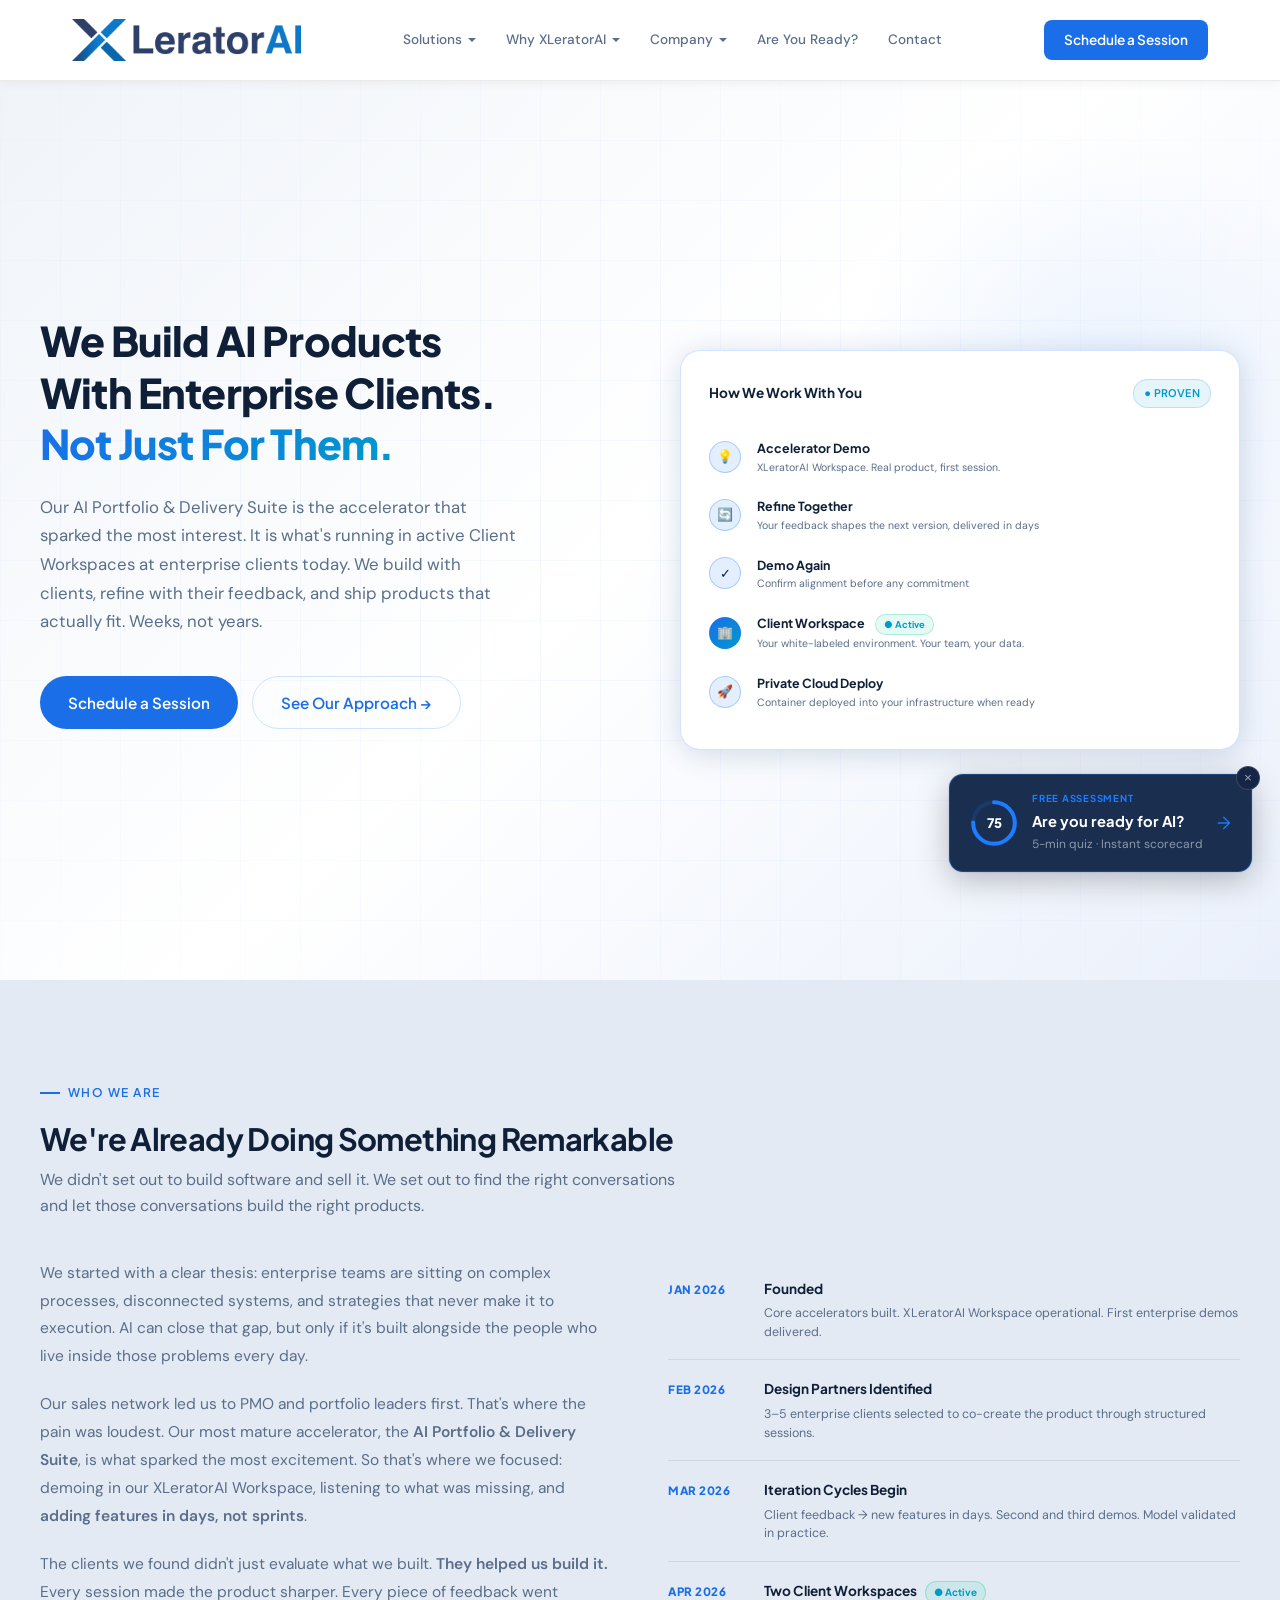
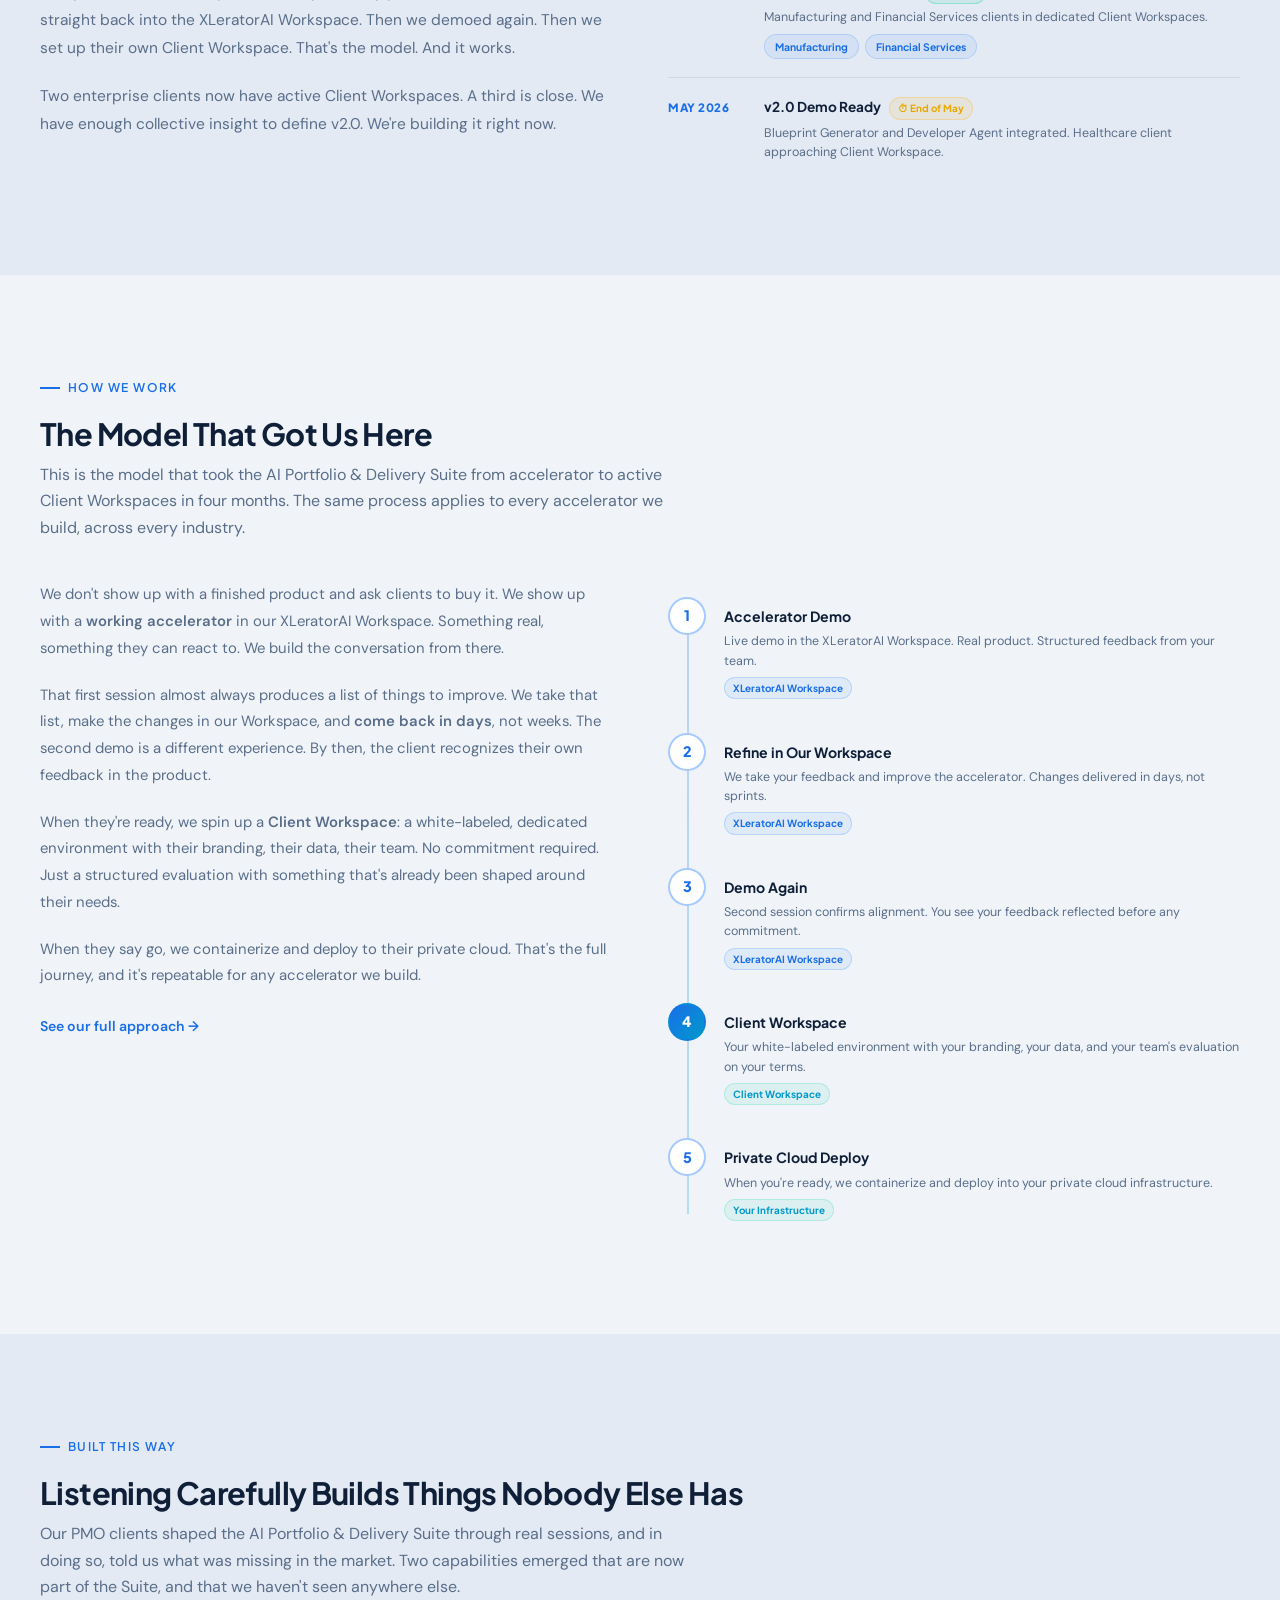
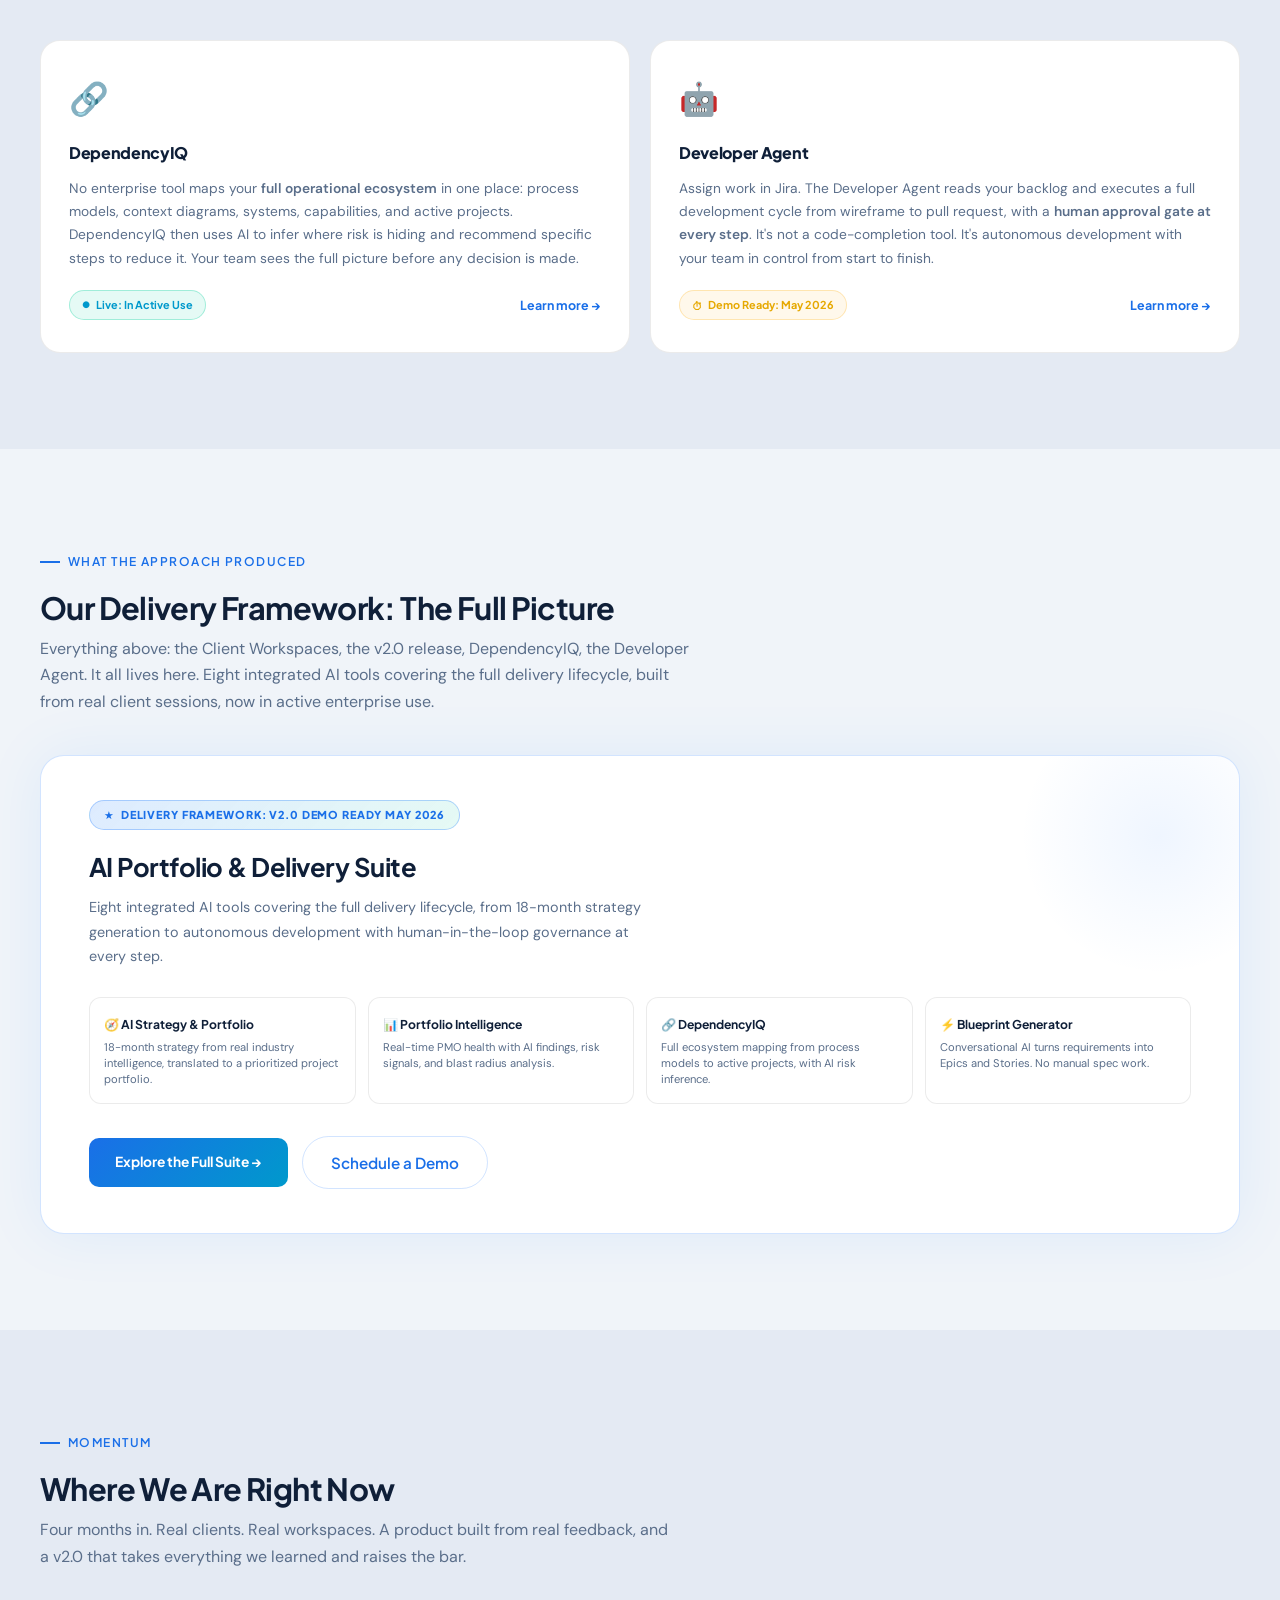
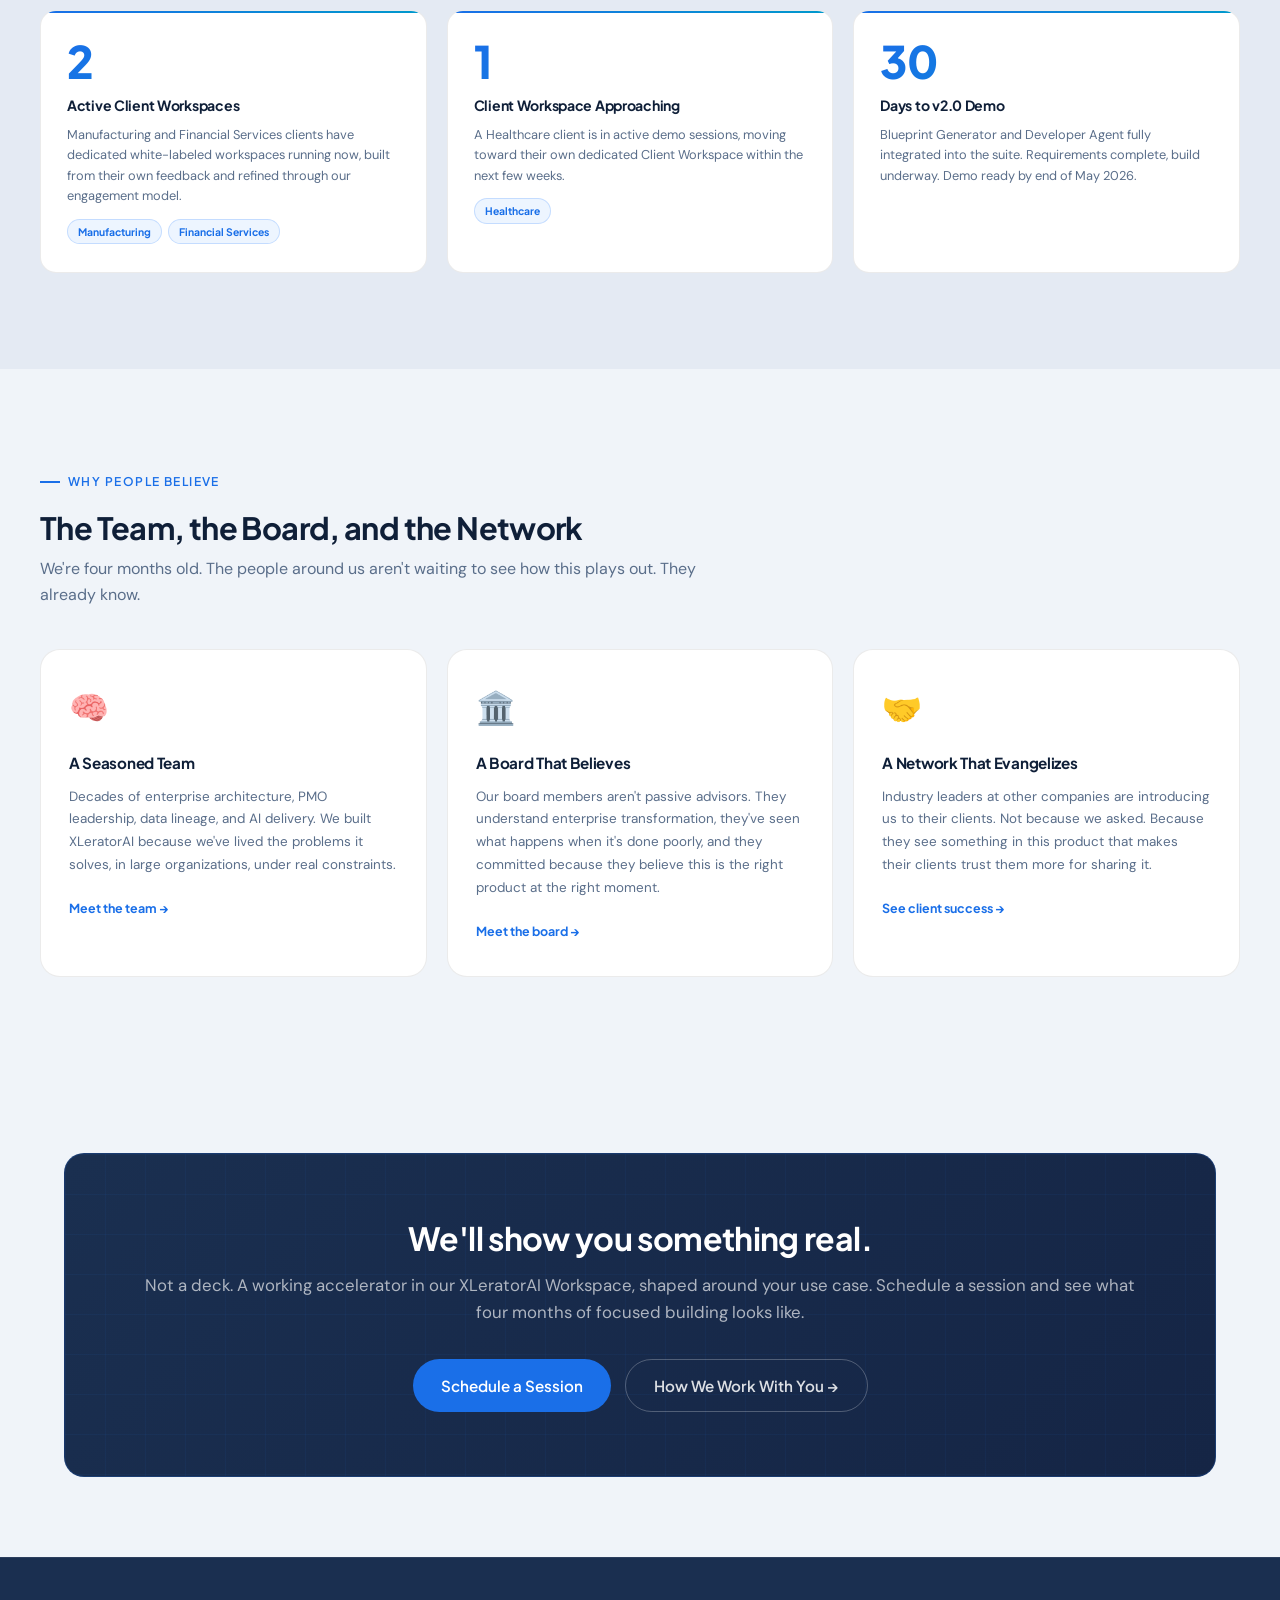
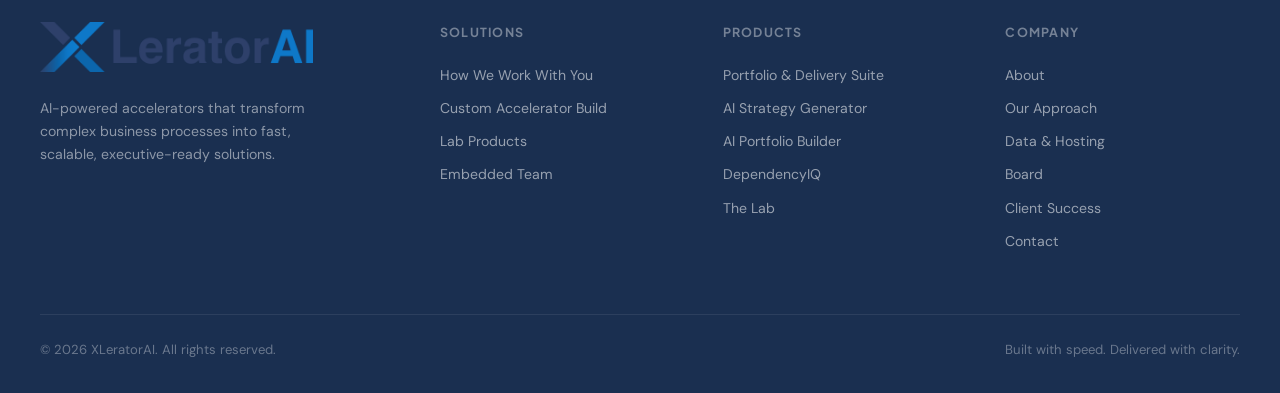
==== index.html @ 24064b9e "Promote 2.0 pages, retire portfolio-suite, add Shopify spotlight and suite PDF - Replaced flagship/p" ====
<!DOCTYPE html>
<html lang="en">
<head>
  <meta charset="UTF-8" />
  <title>XLeratorAI – We Build AI Products With Enterprise Clients, Not Just For Them.</title>
  <meta name="viewport" content="width=device-width, initial-scale=1" />
  <meta name="description" content="XLeratorAI builds AI products at enterprise speed, co-created with the clients who use them. Four months in, two Client Workspaces active, v2.0 shipping May 2026." />
  <link rel="icon" type="image/png" href="img/favicon.png" />
  <link rel="preconnect" href="https://fonts.googleapis.com" />
  <link rel="preconnect" href="https://fonts.gstatic.com" crossorigin />
  <link href="https://fonts.googleapis.com/css2?family=Plus+Jakarta+Sans:wght@400;500;600;700;800&family=DM+Sans:ital,opsz,wght@0,9..40,300;0,9..40,400;0,9..40,500;1,9..40,300&display=swap" rel="stylesheet" />
  <link rel="stylesheet" href="css/styles.css" />
  <style>

    /* ── HERO ENGAGEMENT FLOW ── */
    .hero-badge { font-size: 0.78rem; }

    .engage-flow {
      display: flex;
      flex-direction: column;
      gap: 0;
      margin-top: 12px;
    }
    .ef-row {
      display: grid;
      grid-template-columns: 36px 1fr;
      gap: 12px;
      align-items: center;
      padding: 10px 0;
      border-bottom: 1px solid rgba(255,255,255,0.06);
    }
    .ef-row:last-child { border-bottom: none; }
    .ef-icon {
      width: 32px; height: 32px;
      border-radius: 50%;
      background: rgba(31,123,255,0.12);
      border: 1.5px solid rgba(31,123,255,0.3);
      display: flex;
      align-items: center;
      justify-content: center;
      font-size: 0.8rem;
      flex-shrink: 0;
    }
    .ef-icon.accent {
      background: linear-gradient(135deg, var(--blue), var(--cyan));
      border-color: transparent;
    }
    .ef-title {
      font-family: 'Plus Jakarta Sans', sans-serif;
      font-size: 0.78rem;
      font-weight: 700;
      color: var(--white);
      margin-bottom: 2px;
    }
    .ef-sub {
      font-size: 0.66rem;
      color: var(--muted);
      line-height: 1.4;
    }
    .ef-badge {
      display: inline-flex;
      align-items: center;
      gap: 3px;
      background: rgba(0,204,153,0.1);
      border: 1px solid rgba(0,204,153,0.25);
      border-radius: 20px;
      padding: 2px 8px;
      font-family: 'Plus Jakarta Sans', sans-serif;
      font-size: 0.58rem;
      font-weight: 700;
      color: var(--cyan);
      margin-left: 8px;
    }

    /* ── STORY SECTION ── */
    .story-grid {
      display: grid;
      grid-template-columns: 1fr 1fr;
      gap: 56px;
      align-items: start;
      margin-top: 40px;
    }
    .story-text {
      font-size: 0.97rem;
      color: var(--muted);
      line-height: 1.8;
    }
    .story-text p { margin-bottom: 20px; }
    .story-text p:last-child { margin-bottom: 0; }
    .story-text strong { color: var(--white); font-weight: 600; }
    .story-milestones { display: flex; flex-direction: column; gap: 0; }
    .milestone {
      display: grid;
      grid-template-columns: 80px 1fr;
      gap: 16px;
      padding: 18px 0;
      border-bottom: 1px solid var(--border);
    }
    .milestone:last-child { border-bottom: none; }
    .milestone-date {
      font-family: 'Plus Jakarta Sans', sans-serif;
      font-size: 0.72rem;
      font-weight: 800;
      color: var(--blue);
      text-transform: uppercase;
      letter-spacing: 0.05em;
      padding-top: 2px;
    }
    .milestone-text h5 {
      font-family: 'Plus Jakarta Sans', sans-serif;
      font-size: 0.85rem;
      font-weight: 700;
      color: var(--white);
      margin-bottom: 4px;
    }
    .milestone-text p { font-size: 0.78rem; color: var(--muted); margin: 0; line-height: 1.5; }
    .m-live {
      display: inline-flex; align-items: center; gap: 4px;
      font-family: 'Plus Jakarta Sans', sans-serif; font-size: 0.62rem; font-weight: 700;
      background: rgba(0,204,153,0.1); border: 1px solid rgba(0,204,153,0.3); color: var(--cyan);
      border-radius: 20px; padding: 2px 8px; margin-left: 8px;
    }
    .m-soon {
      display: inline-flex; align-items: center; gap: 4px;
      font-family: 'Plus Jakarta Sans', sans-serif; font-size: 0.62rem; font-weight: 700;
      background: rgba(255,170,0,0.1); border: 1px solid rgba(255,170,0,0.25); color: #e6a800;
      border-radius: 20px; padding: 2px 8px; margin-left: 8px;
    }
    .industry-pills { display: flex; flex-wrap: wrap; gap: 6px; margin-top: 8px; }
    .industry-pill {
      font-family: 'Plus Jakarta Sans', sans-serif; font-size: 0.65rem; font-weight: 700;
      background: rgba(31,123,255,0.08); border: 1px solid rgba(31,123,255,0.2);
      color: var(--blue); border-radius: 20px; padding: 3px 10px;
    }

    /* ── ENGAGEMENT MODEL ── */
    .engage-model-grid {
      display: grid;
      grid-template-columns: 1fr 1fr;
      gap: 56px;
      align-items: start;
      margin-top: 40px;
    }
    .engage-model-text p {
      font-size: 0.93rem;
      color: var(--muted);
      line-height: 1.8;
      margin-bottom: 20px;
    }
    .engage-model-text p strong { color: var(--white); font-weight: 600; }
    .engage-model-text p:last-child { margin-bottom: 0; }

    .engage-steps-vertical {
      display: flex;
      flex-direction: column;
      gap: 0;
      position: relative;
    }
    .engage-steps-vertical::before {
      content: '';
      position: absolute;
      top: 24px; bottom: 24px; left: 19px;
      width: 2px;
      background: linear-gradient(to bottom, var(--blue), var(--cyan));
      opacity: 0.25;
    }
    .esv-step {
      display: grid;
      grid-template-columns: 40px 1fr;
      gap: 16px;
      align-items: flex-start;
      padding: 16px 0;
      position: relative;
    }
    .esv-num {
      width: 38px; height: 38px;
      border-radius: 50%;
      background: var(--card);
      border: 2px solid rgba(31,123,255,0.4);
      color: var(--blue);
      font-family: 'Plus Jakarta Sans', sans-serif;
      font-size: 0.9rem;
      font-weight: 800;
      display: flex;
      align-items: center;
      justify-content: center;
      flex-shrink: 0;
      position: relative;
      z-index: 1;
    }
    .esv-num.active {
      background: linear-gradient(135deg, var(--blue), var(--cyan));
      border-color: transparent;
      color: #fff;
    }
    .esv-content h5 {
      font-family: 'Plus Jakarta Sans', sans-serif;
      font-size: 0.88rem;
      font-weight: 700;
      color: var(--white);
      margin-bottom: 4px;
      padding-top: 8px;
    }
    .esv-content p {
      font-size: 0.78rem;
      color: var(--muted);
      line-height: 1.55;
      margin: 0;
    }
    .esv-content .env-note {
      display: inline-block;
      font-family: 'Plus Jakarta Sans', sans-serif;
      font-size: 0.62rem;
      font-weight: 700;
      color: var(--blue);
      background: rgba(31,123,255,0.08);
      border: 1px solid rgba(31,123,255,0.2);
      border-radius: 20px;
      padding: 2px 8px;
      margin-top: 6px;
    }
    .esv-content .env-note.green {
      color: var(--cyan);
      background: rgba(0,204,153,0.08);
      border-color: rgba(0,204,153,0.2);
    }

    /* ── DIFFERENTIATORS (condensed) ── */
    .diff-grid {
      display: grid;
      grid-template-columns: 1fr 1fr;
      gap: 20px;
      margin-top: 40px;
    }
    .diff-card {
      background: var(--card);
      border: 1px solid var(--border);
      border-radius: 20px;
      padding: 32px 28px;
      display: flex;
      flex-direction: column;
      gap: 0;
      transition: border-color 0.2s, box-shadow 0.2s;
    }
    .diff-card:hover {
      border-color: rgba(31,123,255,0.3);
      box-shadow: 0 0 32px rgba(31,123,255,0.08);
    }
    .diff-card-icon { font-size: 2rem; margin-bottom: 14px; display: block; }
    .diff-card h4 {
      font-family: 'Plus Jakarta Sans', sans-serif;
      font-size: 1rem;
      font-weight: 800;
      color: var(--white);
      margin-bottom: 10px;
    }
    .diff-card p {
      font-size: 0.86rem;
      color: var(--muted);
      line-height: 1.7;
      margin-bottom: 20px;
      flex: 1;
    }
    .diff-card p strong { color: var(--white); font-weight: 600; }
    .diff-card-footer {
      display: flex;
      align-items: center;
      justify-content: space-between;
      flex-wrap: wrap;
      gap: 10px;
      margin-top: auto;
    }
    .status-pill {
      display: inline-flex; align-items: center; gap: 6px;
      padding: 5px 12px; border-radius: 20px;
      font-family: 'Plus Jakarta Sans', sans-serif; font-size: 0.68rem; font-weight: 700;
    }
    .status-pill.live {
      background: rgba(0,204,153,0.1); border: 1px solid rgba(0,204,153,0.3); color: var(--cyan);
    }
    .status-pill.live::before { content: '●'; font-size: 0.55rem; }
    .status-pill.coming {
      background: rgba(255,170,0,0.08); border: 1px solid rgba(255,170,0,0.25); color: #e6a800;
    }
    .status-pill.coming::before { content: '⏱'; font-size: 0.65rem; }
    .diff-link {
      font-family: 'Plus Jakarta Sans', sans-serif;
      font-size: 0.78rem; font-weight: 700;
      color: var(--blue); text-decoration: none;
    }
    .diff-link:hover { text-decoration: underline; }

    /* ── FLAGSHIP TEASER ── */
    .flagship-teaser {
      background: var(--card);
      border: 1px solid var(--border-blue);
      border-radius: 24px;
      padding: 44px 48px;
      box-shadow: 0 0 60px rgba(31,123,255,0.08);
      position: relative;
      overflow: hidden;
      margin-top: 40px;
    }
    .flagship-teaser::before {
      content: '';
      position: absolute; top: -60px; right: -60px;
      width: 280px; height: 280px;
      background: radial-gradient(circle, rgba(31,123,255,0.07) 0%, transparent 70%);
      pointer-events: none;
    }
    .flagship-badge {
      display: inline-flex; align-items: center; gap: 6px;
      background: linear-gradient(135deg, rgba(31,123,255,0.15), rgba(0,204,153,0.1));
      border: 1px solid rgba(31,123,255,0.3); border-radius: 20px;
      padding: 5px 14px; margin-bottom: 18px;
      font-family: 'Plus Jakarta Sans', sans-serif; font-size: 0.68rem;
      font-weight: 800; letter-spacing: 0.08em; text-transform: uppercase; color: var(--blue);
    }
    .flagship-badge::before { content: '★'; font-size: 0.65rem; }
    .flagship-teaser h3 { font-size: 1.6rem; color: var(--white); margin-bottom: 10px; }
    .flagship-teaser .sub {
      font-size: 0.9rem; color: var(--muted); max-width: 580px;
      margin-bottom: 28px; line-height: 1.7;
    }
    .suite-highlights {
      display: grid; grid-template-columns: repeat(4, 1fr); gap: 12px; margin-bottom: 32px;
    }
    .sh-card {
      background: rgba(255,255,255,0.03); border: 1px solid var(--border);
      border-radius: 12px; padding: 16px 14px;
    }
    .sh-card h5 {
      font-family: 'Plus Jakarta Sans', sans-serif; font-size: 0.76rem;
      font-weight: 700; color: var(--white); margin-bottom: 5px;
    }
    .sh-card p { font-size: 0.7rem; color: var(--muted); line-height: 1.45; margin: 0; }
    .flagship-cta { display: flex; align-items: center; gap: 14px; flex-wrap: wrap; }
    .btn-flagship {
      display: inline-flex; align-items: center; gap: 8px;
      background: linear-gradient(135deg, var(--blue), var(--cyan));
      color: #fff; padding: 13px 26px; border-radius: 10px;
      font-family: 'Plus Jakarta Sans', sans-serif; font-size: 0.86rem; font-weight: 700;
      text-decoration: none; transition: opacity 0.2s, transform 0.2s;
    }
    .btn-flagship:hover { opacity: 0.88; transform: translateY(-1px); }

    /* ── MOMENTUM ── */
    .momentum-grid {
      display: grid; grid-template-columns: repeat(3, 1fr); gap: 20px; margin-top: 40px;
    }
    .momentum-card {
      background: var(--card); border: 1px solid var(--border); border-radius: 16px;
      padding: 28px 26px; position: relative; overflow: hidden;
    }
    .momentum-card::before {
      content: ''; position: absolute; top: 0; left: 0; right: 0; height: 2px;
      background: linear-gradient(90deg, var(--blue), var(--cyan));
    }
    .momentum-num {
      font-family: 'Plus Jakarta Sans', sans-serif; font-size: 2.8rem; font-weight: 800;
      background: linear-gradient(135deg, var(--blue), var(--cyan));
      -webkit-background-clip: text; -webkit-text-fill-color: transparent;
      background-clip: text; line-height: 1; margin-bottom: 10px;
    }
    .momentum-card h4 {
      font-family: 'Plus Jakarta Sans', sans-serif; font-size: 0.88rem;
      font-weight: 700; color: var(--white); margin-bottom: 8px;
    }
    .momentum-card p { font-size: 0.8rem; color: var(--muted); line-height: 1.6; margin: 0; }

    /* ── BELIEVERS ── */
    .believers-grid {
      display: grid; grid-template-columns: repeat(3, 1fr); gap: 20px; margin-top: 40px;
    }
    .believer-card {
      background: var(--card); border: 1px solid var(--border); border-radius: 20px;
      padding: 32px 28px; transition: border-color 0.2s, box-shadow 0.2s;
    }
    .believer-card:hover {
      border-color: rgba(31,123,255,0.3); box-shadow: 0 0 32px rgba(31,123,255,0.07);
    }
    .believer-icon { font-size: 2rem; margin-bottom: 16px; display: block; }
    .believer-card h4 {
      font-family: 'Plus Jakarta Sans', sans-serif; font-size: 0.95rem;
      font-weight: 700; color: var(--white); margin-bottom: 10px;
    }
    .believer-card p { font-size: 0.84rem; color: var(--muted); line-height: 1.7; margin: 0 0 18px; }
    .believer-link {
      font-family: 'Plus Jakarta Sans', sans-serif; font-size: 0.78rem;
      font-weight: 700; color: var(--blue); text-decoration: none;
    }
    .believer-link:hover { text-decoration: underline; }

    /* ── RESPONSIVE ── */
    @media (max-width: 900px) {
      .story-grid { grid-template-columns: 1fr; gap: 40px; }
      .engage-model-grid { grid-template-columns: 1fr; gap: 32px; }
      .diff-grid { grid-template-columns: 1fr; }
      .suite-highlights { grid-template-columns: repeat(2, 1fr); }
      .flagship-teaser { padding: 28px; }
      .momentum-grid { grid-template-columns: 1fr; }
      .believers-grid { grid-template-columns: 1fr; }
    }
    @media (max-width: 600px) {
      .suite-highlights { grid-template-columns: 1fr; }
    }
  </style>
</head>
<body>

  <header class="site-header">
    <div class="nav-container">
      <a href="index.html" class="logo"><img src="img/logo-medium.png" alt="XLeratorAI" /></a>
      <nav class="main-nav">
        <div class="nav-dropdown">
          <span class="nav-dropdown-trigger">Solutions <span class="nav-arrow"></span></span>
          <div class="nav-dropdown-menu">
            <a href="solutions.html">Solutions<span class="dropdown-desc">How we work with you</span></a>
            <a href="lab.html">Lab &amp; Products<span class="dropdown-desc">PMO, Strategy &amp; Portfolio Accelerators</span></a>
            <a href="data-hosting.html">Data &amp; Hosting<span class="dropdown-desc">Security, compliance &amp; infrastructure</span></a>
          </div>
        </div>
        <div class="nav-dropdown">
          <span class="nav-dropdown-trigger">Why XLeratorAI <span class="nav-arrow"></span></span>
          <div class="nav-dropdown-menu">
            <a href="approach.html">Our Approach<span class="dropdown-desc">How we accelerate outcomes</span></a>
            <a href="success.html">Client Success<span class="dropdown-desc">Case studies &amp; results</span></a>
          </div>
        </div>
        <div class="nav-dropdown">
          <span class="nav-dropdown-trigger">Company <span class="nav-arrow"></span></span>
          <div class="nav-dropdown-menu">
            <a href="about.html">About<span class="dropdown-desc">Our team &amp; mission</span></a>
            <a href="board.html">Board<span class="dropdown-desc">Board of directors</span></a>
          </div>
        </div>
        <a href="survey.html">Are You Ready?</a>
        <a href="contact.html">Contact</a>
      </nav>
      <a href="contact.html" class="btn-cta">Schedule a Session</a>
      <button class="nav-hamburger" aria-label="Menu">
        <span></span><span></span><span></span>
      </button>
    </div>
  </header>
  <div class="mobile-nav-overlay" id="mobileNav">
    <div class="mobile-nav-group">
      <span class="mobile-nav-group-label">Solutions</span>
      <a href="solutions.html">Solutions</a>
      <a href="lab.html">Lab &amp; Products</a>
      <a href="data-hosting.html">Data &amp; Hosting</a>
    </div>
    <div class="mobile-nav-group">
      <span class="mobile-nav-group-label">Why XLeratorAI</span>
      <a href="approach.html">Our Approach</a>
      <a href="success.html">Client Success</a>
    </div>
    <div class="mobile-nav-group">
      <span class="mobile-nav-group-label">Company</span>
      <a href="about.html">About</a>
      <a href="board.html">Board</a>
    </div>
    <a href="survey.html">Are You Ready?</a>
    <a href="contact.html" class="mobile-nav-cta">Schedule a Session</a>
  </div>

  <main>

    <!-- ══ HERO ══ -->
    <section class="hero">
      <div class="hero-inner">
        <div class="hero-content">
          <h1>
            We Build AI Products<br />
            With Enterprise Clients.<br />
            <span class="accent">Not Just For Them.</span>
          </h1>
          <p class="hero-sub">
            Our AI Portfolio &amp; Delivery Suite is the accelerator that sparked the most interest.
            It is what's running in active Client Workspaces at enterprise clients today.
            We build with clients, refine with their feedback, and ship products that actually fit.
            Weeks, not years.
          </p>
          <div class="hero-actions">
            <a href="contact.html" class="btn-primary">Schedule a Session</a>
            <a href="approach.html" class="btn-ghost">See Our Approach →</a>
          </div>
        </div>

        <div class="hero-visual">
          <div class="hero-card">
            <div class="hero-card-header">
              <span class="hero-card-title">How We Work With You</span>
              <span class="status-badge">● PROVEN</span>
            </div>
            <div class="engage-flow">
              <div class="ef-row">
                <div class="ef-icon">💡</div>
                <div>
                  <div class="ef-title">Accelerator Demo</div>
                  <div class="ef-sub">XLeratorAI Workspace. Real product, first session.</div>
                </div>
              </div>
              <div class="ef-row">
                <div class="ef-icon">🔄</div>
                <div>
                  <div class="ef-title">Refine Together</div>
                  <div class="ef-sub">Your feedback shapes the next version, delivered in days</div>
                </div>
              </div>
              <div class="ef-row">
                <div class="ef-icon">✓</div>
                <div>
                  <div class="ef-title">Demo Again</div>
                  <div class="ef-sub">Confirm alignment before any commitment</div>
                </div>
              </div>
              <div class="ef-row">
                <div class="ef-icon accent">🏢</div>
                <div>
                  <div class="ef-title">Client Workspace <span class="ef-badge">● Active</span></div>
                  <div class="ef-sub">Your white-labeled environment. Your team, your data.</div>
                </div>
              </div>
              <div class="ef-row">
                <div class="ef-icon">🚀</div>
                <div>
                  <div class="ef-title">Private Cloud Deploy</div>
                  <div class="ef-sub">Container deployed into your infrastructure when ready</div>
                </div>
              </div>
            </div>
          </div>
        </div>
      </div>
    </section>

    <!-- ══ THE STORY ══ -->
    <section class="section section-alt">
      <div class="section-inner">
        <div class="section-label">Who We Are</div>
        <h2 style="color:var(--white);margin-bottom:8px;">We're Already Doing Something Remarkable</h2>
        <p style="max-width:660px;">We didn't set out to build software and sell it. We set out to find the right conversations and let those conversations build the right products.</p>

        <div class="story-grid">
          <div class="story-text">
            <p>
              We started with a clear thesis: enterprise teams are sitting on complex processes, disconnected systems,
              and strategies that never make it to execution. AI can close that gap, but only if it's built
              alongside the people who live inside those problems every day.
            </p>
            <p>
              Our sales network led us to PMO and portfolio leaders first. That's where the pain was loudest.
              Our most mature accelerator, the <strong>AI Portfolio &amp; Delivery Suite</strong>, is what
              sparked the most excitement. So that's where we focused: demoing in our XLeratorAI Workspace,
              listening to what was missing, and <strong>adding features in days, not sprints</strong>.
            </p>
            <p>
              The clients we found didn't just evaluate what we built. <strong>They helped us build it.</strong>
              Every session made the product sharper. Every piece of feedback went straight back into the
              XLeratorAI Workspace. Then we demoed again. Then we set up their own Client Workspace.
              That's the model. And it works.
            </p>
            <p>
              Two enterprise clients now have active Client Workspaces. A third is close.
              We have enough collective insight to define v2.0. We're building it right now.
            </p>
          </div>

          <div class="story-milestones">
            <div class="milestone">
              <div class="milestone-date">Jan 2026</div>
              <div class="milestone-text">
                <h5>Founded</h5>
                <p>Core accelerators built. XLeratorAI Workspace operational. First enterprise demos delivered.</p>
              </div>
            </div>
            <div class="milestone">
              <div class="milestone-date">Feb 2026</div>
              <div class="milestone-text">
                <h5>Design Partners Identified</h5>
                <p>3–5 enterprise clients selected to co-create the product through structured sessions.</p>
              </div>
            </div>
            <div class="milestone">
              <div class="milestone-date">Mar 2026</div>
              <div class="milestone-text">
                <h5>Iteration Cycles Begin</h5>
                <p>Client feedback → new features in days. Second and third demos. Model validated in practice.</p>
              </div>
            </div>
            <div class="milestone">
              <div class="milestone-date">Apr 2026</div>
              <div class="milestone-text">
                <h5>Two Client Workspaces<span class="m-live">● Active</span></h5>
                <p>Manufacturing and Financial Services clients in dedicated Client Workspaces.</p>
                <div class="industry-pills">
                  <span class="industry-pill">Manufacturing</span>
                  <span class="industry-pill">Financial Services</span>
                </div>
              </div>
            </div>
            <div class="milestone">
              <div class="milestone-date">May 2026</div>
              <div class="milestone-text">
                <h5>v2.0 Demo Ready<span class="m-soon">⏱ End of May</span></h5>
                <p>Blueprint Generator and Developer Agent integrated. Healthcare client approaching Client Workspace.</p>
              </div>
            </div>
          </div>
        </div>
      </div>
    </section>

    <!-- ══ ENGAGEMENT MODEL ══ -->
    <section class="section">
      <div class="section-inner">
        <div class="section-label">How We Work</div>
        <h2 style="color:var(--white);margin-bottom:8px;">The Model That Got Us Here</h2>
        <p style="max-width:660px;">This is the model that took the AI Portfolio &amp; Delivery Suite from accelerator to active Client Workspaces in four months. The same process applies to every accelerator we build, across every industry.</p>

        <div class="engage-model-grid">
          <div class="engage-model-text">
            <p>
              We don't show up with a finished product and ask clients to buy it.
              We show up with a <strong>working accelerator</strong> in our XLeratorAI Workspace.
              Something real, something they can react to. We build the conversation from there.
            </p>
            <p>
              That first session almost always produces a list of things to improve. We take that list,
              make the changes in our Workspace, and <strong>come back in days</strong>, not weeks.
              The second demo is a different experience. By then, the client recognizes their own feedback
              in the product.
            </p>
            <p>
              When they're ready, we spin up a <strong>Client Workspace</strong>: a white-labeled,
              dedicated environment with their branding, their data, their team. No commitment required.
              Just a structured evaluation with something that's already been shaped around their needs.
            </p>
            <p>
              When they say go, we containerize and deploy to their private cloud.
              That's the full journey, and it's repeatable for any accelerator we build.
            </p>
            <p style="margin-top:24px;">
              <a href="approach.html" style="color:var(--blue);text-decoration:none;font-size:0.88rem;font-weight:600;">
                See our full approach →
              </a>
            </p>
          </div>

          <div class="engage-steps-vertical">
            <div class="esv-step">
              <div class="esv-num">1</div>
              <div class="esv-content">
                <h5>Accelerator Demo</h5>
                <p>Live demo in the XLeratorAI Workspace. Real product. Structured feedback from your team.</p>
                <span class="env-note">XLeratorAI Workspace</span>
              </div>
            </div>
            <div class="esv-step">
              <div class="esv-num">2</div>
              <div class="esv-content">
                <h5>Refine in Our Workspace</h5>
                <p>We take your feedback and improve the accelerator. Changes delivered in days, not sprints.</p>
                <span class="env-note">XLeratorAI Workspace</span>
              </div>
            </div>
            <div class="esv-step">
              <div class="esv-num">3</div>
              <div class="esv-content">
                <h5>Demo Again</h5>
                <p>Second session confirms alignment. You see your feedback reflected before any commitment.</p>
                <span class="env-note">XLeratorAI Workspace</span>
              </div>
            </div>
            <div class="esv-step">
              <div class="esv-num active">4</div>
              <div class="esv-content">
                <h5>Client Workspace</h5>
                <p>Your white-labeled environment with your branding, your data, and your team's evaluation on your terms.</p>
                <span class="env-note green">Client Workspace</span>
              </div>
            </div>
            <div class="esv-step">
              <div class="esv-num">5</div>
              <div class="esv-content">
                <h5>Private Cloud Deploy</h5>
                <p>When you're ready, we containerize and deploy into your private cloud infrastructure.</p>
                <span class="env-note green">Your Infrastructure</span>
              </div>
            </div>
          </div>
        </div>
      </div>
    </section>

    <!-- ══ WHAT THE APPROACH CREATED ══ -->
    <section class="section section-alt">
      <div class="section-inner">
        <div class="section-label">Built This Way</div>
        <h2 style="color:var(--white);margin-bottom:8px;">Listening Carefully Builds Things Nobody Else Has</h2>
        <p style="max-width:660px;">
          Our PMO clients shaped the AI Portfolio &amp; Delivery Suite through real sessions,
          and in doing so, told us what was missing in the market. Two capabilities emerged
          that are now part of the Suite, and that we haven't seen anywhere else.
        </p>

        <div class="diff-grid">
          <div class="diff-card">
            <span class="diff-card-icon">🔗</span>
            <h4>DependencyIQ</h4>
            <p>
              No enterprise tool maps your <strong>full operational ecosystem</strong> in one place:
              process models, context diagrams, systems, capabilities, and active projects. DependencyIQ then uses
              AI to infer where risk is hiding and recommend specific steps to reduce it.
              Your team sees the full picture before any decision is made.
            </p>
            <div class="diff-card-footer">
              <span class="status-pill live">Live: In Active Use</span>
              <a href="lab.html" class="diff-link">Learn more →</a>
            </div>
          </div>
          <div class="diff-card">
            <span class="diff-card-icon">🤖</span>
            <h4>Developer Agent</h4>
            <p>
              Assign work in Jira. The Developer Agent reads your backlog and executes a full development
              cycle from wireframe to pull request, with a <strong>human approval gate at every step</strong>.
              It's not a code-completion tool. It's autonomous development with your team in control
              from start to finish.
            </p>
            <div class="diff-card-footer">
              <span class="status-pill coming">Demo Ready: May 2026</span>
              <a href="lab.html" class="diff-link">Learn more →</a>
            </div>
          </div>
        </div>
      </div>
    </section>

    <!-- ══ FLAGSHIP TEASER ══ -->
    <section class="section">
      <div class="section-inner">
        <div class="section-label">What the Approach Produced</div>
        <h2 style="color:var(--white);margin-bottom:8px;">Our Delivery Framework: The Full Picture</h2>
        <p style="max-width:660px;">
          Everything above: the Client Workspaces, the v2.0 release, DependencyIQ, the Developer Agent.
          It all lives here. Eight integrated AI tools covering the full delivery lifecycle, built from
          real client sessions, now in active enterprise use.
        </p>

        <div class="flagship-teaser">
          <div class="flagship-badge">Delivery Framework: v2.0 Demo Ready May 2026</div>
          <h3>AI Portfolio &amp; Delivery Suite</h3>
          <p class="sub">
            Eight integrated AI tools covering the full delivery lifecycle, from 18-month strategy
            generation to autonomous development with human-in-the-loop governance at every step.
          </p>
          <div class="suite-highlights">
            <div class="sh-card">
              <h5>🧭 AI Strategy &amp; Portfolio</h5>
              <p>18-month strategy from real industry intelligence, translated to a prioritized project portfolio.</p>
            </div>
            <div class="sh-card">
              <h5>📊 Portfolio Intelligence</h5>
              <p>Real-time PMO health with AI findings, risk signals, and blast radius analysis.</p>
            </div>
            <div class="sh-card">
              <h5>🔗 DependencyIQ</h5>
              <p>Full ecosystem mapping from process models to active projects, with AI risk inference.</p>
            </div>
            <div class="sh-card">
              <h5>⚡ Blueprint Generator</h5>
              <p>Conversational AI turns requirements into Epics and Stories. No manual spec work.</p>
            </div>
          </div>
          <div class="flagship-cta">
            <a href="lab.html" class="btn-flagship">Explore the Full Suite →</a>
            <a href="contact.html" class="btn-ghost">Schedule a Demo</a>
          </div>
        </div>
      </div>
    </section>

    <!-- ══ MOMENTUM ══ -->
    <section class="section section-alt">
      <div class="section-inner">
        <div class="section-label">Momentum</div>
        <h2 style="color:var(--white);margin-bottom:8px;">Where We Are Right Now</h2>
        <p style="max-width:640px;">Four months in. Real clients. Real workspaces. A product built from real feedback, and a v2.0 that takes everything we learned and raises the bar.</p>
        <div class="momentum-grid">
          <div class="momentum-card">
            <div class="momentum-num">2</div>
            <h4>Active Client Workspaces</h4>
            <p>Manufacturing and Financial Services clients have dedicated white-labeled workspaces running now, built from their own feedback and refined through our engagement model.</p>
            <div class="industry-pills" style="margin-top:12px;">
              <span class="industry-pill">Manufacturing</span>
              <span class="industry-pill">Financial Services</span>
            </div>
          </div>
          <div class="momentum-card">
            <div class="momentum-num">1</div>
            <h4>Client Workspace Approaching</h4>
            <p>A Healthcare client is in active demo sessions, moving toward their own dedicated Client Workspace within the next few weeks.</p>
            <div class="industry-pills" style="margin-top:12px;">
              <span class="industry-pill">Healthcare</span>
            </div>
          </div>
          <div class="momentum-card">
            <div class="momentum-num">30</div>
            <h4>Days to v2.0 Demo</h4>
            <p>Blueprint Generator and Developer Agent fully integrated into the suite. Requirements complete, build underway. Demo ready by end of May 2026.</p>
          </div>
        </div>
      </div>
    </section>

    <!-- ══ BELIEVERS ══ -->
    <section class="section">
      <div class="section-inner">
        <div class="section-label">Why People Believe</div>
        <h2 style="color:var(--white);margin-bottom:8px;">The Team, the Board, and the Network</h2>
        <p style="max-width:660px;">We're four months old. The people around us aren't waiting to see how this plays out. They already know.</p>
        <div class="believers-grid">
          <div class="believer-card">
            <span class="believer-icon">🧠</span>
            <h4>A Seasoned Team</h4>
            <p>Decades of enterprise architecture, PMO leadership, data lineage, and AI delivery. We built XLeratorAI because we've lived the problems it solves, in large organizations, under real constraints.</p>
            <a href="about.html" class="believer-link">Meet the team →</a>
          </div>
          <div class="believer-card">
            <span class="believer-icon">🏛️</span>
            <h4>A Board That Believes</h4>
            <p>Our board members aren't passive advisors. They understand enterprise transformation, they've seen what happens when it's done poorly, and they committed because they believe this is the right product at the right moment.</p>
            <a href="board.html" class="believer-link">Meet the board →</a>
          </div>
          <div class="believer-card">
            <span class="believer-icon">🤝</span>
            <h4>A Network That Evangelizes</h4>
            <p>Industry leaders at other companies are introducing us to their clients. Not because we asked. Because they see something in this product that makes their clients trust them more for sharing it.</p>
            <a href="success.html" class="believer-link">See client success →</a>
          </div>
        </div>
      </div>
    </section>

    <!-- ══ CTA ══ -->
    <section class="section" style="padding:80px 32px;">
      <div class="cta-banner">
        <h2>We'll show you something real.</h2>
        <p>Not a deck. A working accelerator in our XLeratorAI Workspace, shaped around your use case. Schedule a session and see what four months of focused building looks like.</p>
        <div class="cta-actions">
          <a href="contact.html" class="btn-primary">Schedule a Session</a>
          <a href="solutions.html" class="btn-ghost">How We Work With You →</a>
        </div>
      </div>
    </section>

  </main>

  <footer class="site-footer">
    <div class="footer-inner">
      <div class="footer-top">
        <div class="footer-brand">
          <img src="img/logo-medium.png" alt="XLeratorAI" />
          <p>AI-powered accelerators that transform complex business processes into fast, scalable, executive-ready solutions.</p>
        </div>
        <div class="footer-col">
          <h4>Solutions</h4>
          <a href="solutions.html">How We Work With You</a>
          <a href="solutions.html">Custom Accelerator Build</a>
          <a href="solutions.html">Lab Products</a>
          <a href="solutions.html">Embedded Team</a>
        </div>
        <div class="footer-col">
          <h4>Products</h4>
          <a href="lab.html">Portfolio &amp; Delivery Suite</a>
          <a href="lab.html">AI Strategy Generator</a>
          <a href="lab.html">AI Portfolio Builder</a>
          <a href="lab.html">DependencyIQ</a>
          <a href="lab.html">The Lab</a>
        </div>
        <div class="footer-col">
          <h4>Company</h4>
          <a href="about.html">About</a>
          <a href="approach.html">Our Approach</a>
          <a href="data-hosting.html">Data &amp; Hosting</a>
          <a href="board.html">Board</a>
          <a href="success.html">Client Success</a>
          <a href="contact.html">Contact</a>
        </div>
      </div>
      <div class="footer-bottom">
        <p>© 2026 XLeratorAI. All rights reserved.</p>
        <p>Built with speed. Delivered with clarity.</p>
      </div>
    </div>
  </footer>

  <!-- ══ QUIZ SLIDE-IN ══ -->
  <div class="quiz-toast" id="quizToast">
    <button class="quiz-toast-close" id="quizToastClose" aria-label="Dismiss">&times;</button>
    <a href="survey.html" class="quiz-toast-link">
      <span class="quiz-toast-ring">
        <svg viewBox="0 0 120 120">
          <circle cx="60" cy="60" r="52" fill="none" stroke="rgba(31,123,255,0.15)" stroke-width="10"/>
          <circle cx="60" cy="60" r="52" fill="none" stroke="#1f7bff" stroke-width="10" stroke-dasharray="245 327" stroke-linecap="round" transform="rotate(-90 60 60)"/>
        </svg>
        <span class="quiz-toast-score">75</span>
      </span>
      <span class="quiz-toast-body">
        <span class="quiz-toast-badge">Free Assessment</span>
        <span class="quiz-toast-title">Are you ready for AI?</span>
        <span class="quiz-toast-desc">5-min quiz &middot; Instant scorecard</span>
      </span>
      <span class="quiz-toast-arrow">&rarr;</span>
    </a>
  </div>

  <script src="js/main.js"></script>
</body>
</html>
---- css/styles.css ----
@import url('https://fonts.googleapis.com/css2?family=Plus+Jakarta+Sans:wght@400;500;600;700;800&family=DM+Sans:ital,opsz,wght@0,9..40,300;0,9..40,400;0,9..40,500;1,9..40,300&display=swap');

:root {
  --bg: #f0f4f9;
  --bg-alt: #e4eaf3;
  --bg-dark: #1a2f50;
  --bg-dark-mid: #152545;
  --card: #ffffff;
  --blue: #1a6fe8;
  --blue-bright: #1f7bff;
  --blue-glow: rgba(31, 123, 255, 0.08);
  --cyan: #0099cc;
  --text: #0f1f38;
  --text-mid: #2d4060;
  --muted: #5a6e8a;
  --muted-light: #7a90b0;
  --border: rgba(0,0,0,0.08);
  --border-blue: rgba(31, 123, 255, 0.2);
  --shadow: 0 2px 16px rgba(0,0,0,0.07);
  --shadow-md: 0 4px 28px rgba(0,0,0,0.1);
  --shadow-blue: 0 0 32px rgba(31,123,255,0.12);
  --radius: 14px;
  --radius-sm: 8px;
  --pill: 999px;
}

*, *::before, *::after { box-sizing: border-box; margin: 0; padding: 0; }
html { scroll-behavior: smooth; }

body {
  font-family: 'DM Sans', sans-serif;
  background: var(--bg);
  color: var(--text);
  line-height: 1.65;
  overflow-x: hidden;
}

/* ─── TYPOGRAPHY ─── */
h1, h2, h3, h4 {
  font-family: 'Plus Jakarta Sans', sans-serif;
  letter-spacing: -0.02em;
  color: var(--text);
  overflow: visible;
}

h1 { font-size: clamp(1.8rem, 3.2vw, 2.6rem); font-weight: 800; line-height: 1.25; }
h2 { font-size: clamp(1.5rem, 2.4vw, 2rem); font-weight: 700; line-height: 1.3; }
h3 { font-size: 1.02rem; font-weight: 700; line-height: 1.45; }

p { color: var(--muted); }
a { text-decoration: none; color: inherit; }

/* ─── HEADER ─── */
.site-header {
  position: fixed;
  top: 0; left: 0; right: 0;
  z-index: 200;
  background: rgba(255,255,255,0.95);
  backdrop-filter: blur(20px);
  border-bottom: 1px solid var(--border);
  box-shadow: 0 1px 12px rgba(0,0,0,0.06);
}

.nav-container {
  max-width: 1200px;
  margin: 0 auto;
  padding: 0 32px;
  height: 80px;
  display: flex;
  align-items: center;
  justify-content: space-between;
  gap: 32px;
}

.logo {
  display: flex;
  align-items: center;
  flex-shrink: 0;
}

.logo img {
  height: 42px;
  width: auto;
}

.main-nav {
  display: flex;
  gap: 2px;
  align-items: center;
}

.main-nav > a,
.nav-dropdown > .nav-dropdown-trigger {
  color: var(--muted);
  font-size: 0.85rem;
  font-weight: 500;
  padding: 7px 14px;
  border-radius: var(--radius-sm);
  transition: color 0.2s, background 0.2s;
  white-space: nowrap;
  cursor: pointer;
  text-decoration: none;
  display: inline-flex;
  align-items: center;
  gap: 4px;
}

.main-nav > a:hover,
.nav-dropdown:hover > .nav-dropdown-trigger { color: var(--text); background: var(--bg-alt); }
.main-nav > a.active { color: var(--blue); font-weight: 600; background: var(--blue-glow); }
/* Highlight parent trigger when a child page is active */
.nav-dropdown:has(.active) > .nav-dropdown-trigger { color: var(--blue); font-weight: 600; }

/* Dropdown arrow */
.nav-dropdown-trigger .nav-arrow {
  display: inline-block;
  width: 0; height: 0;
  border-left: 4px solid transparent;
  border-right: 4px solid transparent;
  border-top: 4px solid currentColor;
  margin-left: 2px;
  transition: transform 0.2s;
}
.nav-dropdown:hover .nav-arrow { transform: rotate(180deg); }

/* Dropdown container */
.nav-dropdown {
  position: relative;
}

.nav-dropdown-menu {
  position: absolute;
  top: calc(100% + 8px);
  left: 50%;
  transform: translateX(-50%);
  min-width: 200px;
  background: #ffffff;
  border: 1px solid var(--border);
  border-radius: var(--radius);
  box-shadow: 0 8px 32px rgba(0,0,0,0.12);
  padding: 8px;
  opacity: 0;
  visibility: hidden;
  transition: opacity 0.2s, visibility 0.2s, transform 0.2s;
  transform: translateX(-50%) translateY(4px);
  z-index: 300;
}

.nav-dropdown:hover > .nav-dropdown-menu {
  opacity: 1;
  visibility: visible;
  transform: translateX(-50%) translateY(0);
}

/* Invisible bridge so cursor can move from trigger to menu */
.nav-dropdown-menu::before {
  content: '';
  position: absolute;
  top: -12px;
  left: 0;
  right: 0;
  height: 12px;
}

.nav-dropdown-menu a {
  display: block;
  padding: 10px 16px;
  color: var(--text-mid);
  font-size: 0.85rem;
  font-weight: 500;
  border-radius: var(--radius-sm);
  transition: background 0.15s, color 0.15s;
  white-space: nowrap;
  text-decoration: none;
}

.nav-dropdown-menu a:hover {
  background: var(--bg-alt);
  color: var(--text);
}

.nav-dropdown-menu a.active {
  color: var(--blue);
  font-weight: 600;
  background: var(--blue-glow);
}

.nav-dropdown-menu .dropdown-desc {
  display: block;
  font-size: 0.75rem;
  font-weight: 400;
  color: var(--muted-light);
  margin-top: 2px;
}

/* CTA button */
.btn-cta {
  display: inline-flex;
  align-items: center;
  gap: 8px;
  padding: 9px 20px;
  border-radius: var(--radius-sm);
  background: var(--blue);
  color: #ffffff;
  font-size: 0.85rem;
  font-weight: 600;
  font-family: 'Plus Jakarta Sans', sans-serif;
  transition: background 0.2s, box-shadow 0.2s, transform 0.15s;
  white-space: nowrap;
  flex-shrink: 0;
}

.btn-cta:hover {
  background: var(--blue-bright);
  box-shadow: 0 4px 20px rgba(31,123,255,0.35);
  transform: translateY(-1px);
}

/* Hamburger */
.nav-hamburger {
  display: none;
  flex-direction: column;
  justify-content: center;
  gap: 5px;
  width: 32px;
  height: 32px;
  cursor: pointer;
  background: none;
  border: none;
  padding: 4px;
}

.nav-hamburger span {
  display: block;
  width: 100%;
  height: 2px;
  background: var(--text);
  border-radius: 2px;
  transition: transform 0.3s, opacity 0.3s;
}

.nav-hamburger.open span:nth-child(1) { transform: translateY(7px) rotate(45deg); }
.nav-hamburger.open span:nth-child(2) { opacity: 0; }
.nav-hamburger.open span:nth-child(3) { transform: translateY(-7px) rotate(-45deg); }

/* Mobile menu overlay */
.mobile-nav-overlay {
  display: none;
  position: fixed;
  inset: 0;
  top: 80px;
  background: rgba(255,255,255,0.98);
  backdrop-filter: blur(20px);
  z-index: 199;
  padding: 24px;
  overflow-y: auto;
}

.mobile-nav-overlay.open { display: block; }

.mobile-nav-overlay a {
  display: block;
  padding: 14px 16px;
  font-size: 1rem;
  font-weight: 500;
  color: var(--text-mid);
  border-radius: var(--radius-sm);
  text-decoration: none;
  transition: background 0.15s;
}

.mobile-nav-overlay a:hover,
.mobile-nav-overlay a.active { background: var(--bg-alt); color: var(--blue); }

.mobile-nav-group {
  margin-bottom: 8px;
}

.mobile-nav-group-label {
  display: block;
  padding: 14px 16px 6px;
  font-size: 0.72rem;
  font-weight: 700;
  letter-spacing: 0.1em;
  text-transform: uppercase;
  color: var(--muted-light);
}

.mobile-nav-group a {
  padding-left: 28px;
  font-size: 0.95rem;
}

.mobile-nav-cta {
  display: block;
  margin: 20px 0 0;
  padding: 14px 24px;
  background: var(--blue);
  color: #ffffff !important;
  font-weight: 600;
  font-family: 'Plus Jakarta Sans', sans-serif;
  border-radius: var(--radius-sm);
  text-align: center;
  text-decoration: none;
}

/* ─── BUTTONS ─── */
.btn-primary {
  display: inline-flex;
  align-items: center;
  gap: 8px;
  padding: 13px 28px;
  border-radius: var(--pill);
  background: var(--blue);
  color: #ffffff;
  font-family: 'Plus Jakarta Sans', sans-serif;
  font-size: 0.95rem;
  font-weight: 600;
  border: none;
  cursor: pointer;
  transition: background 0.2s, box-shadow 0.2s, transform 0.15s;
}

.btn-primary:hover {
  background: var(--blue-bright);
  box-shadow: 0 4px 24px rgba(31,123,255,0.35);
  transform: translateY(-2px);
}

.btn-ghost {
  display: inline-flex;
  align-items: center;
  gap: 8px;
  padding: 13px 28px;
  border-radius: var(--pill);
  background: transparent;
  color: var(--blue);
  font-family: 'Plus Jakarta Sans', sans-serif;
  font-size: 0.95rem;
  font-weight: 600;
  border: 1.5px solid var(--border-blue);
  transition: background 0.2s, border-color 0.2s, transform 0.15s;
}

.btn-ghost:hover {
  background: var(--blue-glow);
  border-color: var(--blue);
  transform: translateY(-2px);
}

.btn-outline {
  display: inline-flex;
  align-items: center;
  gap: 8px;
  padding: 10px 22px;
  border-radius: var(--pill);
  background: transparent;
  color: var(--blue);
  font-family: 'Plus Jakarta Sans', sans-serif;
  font-size: 0.9rem;
  font-weight: 600;
  border: 1.5px solid var(--border-blue);
  transition: all 0.2s;
}

.btn-outline:hover { background: var(--blue-glow); border-color: var(--blue); }

/* ─── LAYOUT ─── */
main { padding-top: 80px; }

.section { padding: 96px 32px; position: relative; }
.section-inner { max-width: 1200px; margin: 0 auto; }
.section-alt { background: var(--bg-alt); }

/* ─── SECTION LABEL ─── */
.section-label {
  display: inline-flex;
  align-items: center;
  gap: 8px;
  font-size: 0.75rem;
  font-weight: 600;
  font-family: 'Plus Jakarta Sans', sans-serif;
  letter-spacing: 0.12em;
  text-transform: uppercase;
  color: var(--blue);
  margin-bottom: 16px;
}

.section-label::before {
  content: '';
  display: block;
  width: 20px;
  height: 2px;
  background: var(--blue);
}

/* ─── HERO ─── */
.hero {
  min-height: 100vh;
  display: flex;
  align-items: center;
  padding: 120px 32px 80px;
  position: relative;
  overflow: hidden;
  background: linear-gradient(135deg, #f0f4f9 0%, #ffffff 50%, #eaf0fb 100%);
}

.hero::before {
  content: '';
  position: absolute;
  inset: 0;
  background-image:
    linear-gradient(rgba(31,123,255,0.04) 1px, transparent 1px),
    linear-gradient(90deg, rgba(31,123,255,0.04) 1px, transparent 1px);
  background-size: 60px 60px;
  mask-image: radial-gradient(ellipse 80% 80% at 50% 50%, black 30%, transparent 100%);
}

.hero::after {
  content: '';
  position: absolute;
  top: 5%; right: -5%;
  width: 500px; height: 500px;
  background: radial-gradient(circle, rgba(31,123,255,0.06) 0%, transparent 70%);
  pointer-events: none;
}

.hero-inner {
  max-width: 1200px;
  margin: 0 auto;
  width: 100%;
  position: relative;
  z-index: 1;
  display: grid;
  grid-template-columns: 1fr 1fr;
  gap: 80px;
  align-items: center;
}

.hero-badge {
  display: inline-flex;
  align-items: center;
  gap: 8px;
  background: rgba(31,123,255,0.07);
  border: 1px solid rgba(31,123,255,0.18);
  border-radius: var(--pill);
  padding: 6px 14px;
  font-size: 0.78rem;
  font-weight: 600;
  color: var(--blue);
  margin-bottom: 28px;
  font-family: 'Plus Jakarta Sans', sans-serif;
  letter-spacing: 0.06em;
}

.hero-badge .dot {
  width: 6px; height: 6px;
  border-radius: 50%;
  background: var(--cyan);
  animation: pulse 5s ease-in-out infinite;
}

@keyframes pulse {
  0%, 100% { opacity: 1; transform: scale(1); }
  50% { opacity: 5.0; transform: scale(0.8); }
}

.hero h1 { color: var(--text); margin-bottom: 24px; }

.hero h1 .accent {
  background: linear-gradient(135deg, var(--blue), var(--cyan));
  -webkit-background-clip: text;
  -webkit-text-fill-color: transparent;
  background-clip: text;
}

.hero-sub {
  font-size: 1.05rem;
  color: var(--muted);
  margin-bottom: 40px;
  max-width: 480px;
  line-height: 1.7;
}

.hero-actions { display: flex; gap: 14px; flex-wrap: wrap; margin-bottom: 56px; }

.hero-stats { display: flex; gap: 40px; }

.hero-stat .number {
  font-family: 'Plus Jakarta Sans', sans-serif;
  font-size: 2rem;
  font-weight: 800;
  color: var(--text);
  line-height: 1;
}

.hero-stat .number span { color: var(--blue); }
.hero-stat .label { font-size: 0.8rem; color: var(--muted); margin-top: 4px; }

.hero-visual { position: relative; }

.hero-card {
  background: var(--card);
  border: 1px solid var(--border-blue);
  border-radius: 20px;
  padding: 28px;
  box-shadow: var(--shadow-md), 0 0 40px rgba(31,123,255,0.07);
}

.hero-card-header {
  display: flex;
  align-items: center;
  justify-content: space-between;
  margin-bottom: 20px;
}

.hero-card-title {
  font-family: 'Plus Jakarta Sans', sans-serif;
  font-size: 0.85rem;
  font-weight: 700;
  color: var(--text);
}

.status-badge {
  font-size: 0.7rem;
  font-weight: 600;
  padding: 4px 10px;
  border-radius: var(--pill);
  background: rgba(0,153,204,0.1);
  color: var(--cyan);
  border: 1px solid rgba(0,153,204,0.2);
}

.metric-row { display: grid; grid-template-columns: repeat(3,1fr); gap: 12px; margin-bottom: 20px; }

.metric-box {
  background: var(--bg);
  border-radius: 10px;
  padding: 14px;
  text-align: center;
  border: 1px solid var(--border);
}

.metric-box .val {
  font-family: 'Plus Jakarta Sans', sans-serif;
  font-size: 1.5rem;
  font-weight: 800;
  color: var(--text);
  display: block;
}

.metric-box .val.green { color: #16a34a; }
.metric-box .val.yellow { color: #d97706; }
.metric-box .val.red { color: #dc2626; }
.metric-box .mlabel { font-size: 0.65rem; color: var(--muted); text-transform: uppercase; letter-spacing: 0.08em; display: block; margin-top: 2px; }

.progress-item { margin-bottom: 10px; }
.progress-item:last-child { margin-bottom: 0; }

.progress-header { display: flex; justify-content: space-between; font-size: 0.75rem; margin-bottom: 5px; color: var(--muted); }
.progress-bar { height: 5px; background: var(--bg-alt); border-radius: 3px; overflow: hidden; }
.progress-fill { height: 100%; border-radius: 3px; background: linear-gradient(90deg, var(--blue), var(--cyan)); animation: fillBar 3.5s ease-out forwards; }

@keyframes fillBar { from { width: 0; } }

.floating-tag {
  position: absolute;
  background: var(--card);
  border: 1px solid var(--border-blue);
  border-radius: 10px;
  padding: 10px 14px;
  font-size: 0.75rem;
  font-family: 'Plus Jakarta Sans', sans-serif;
  font-weight: 700;
  color: var(--blue);
  box-shadow: var(--shadow);
}

.floating-tag.tl { top: -20px; left: -20px; }
.floating-tag.br { bottom: -20px; right: -20px; }

/* ─── PAGE HERO ─── */
.page-hero {
  padding: 100px 32px 72px;
  background: linear-gradient(160deg, var(--bg-alt) 0%, var(--bg) 100%);
  border-bottom: 1px solid var(--border);
  position: relative;
  overflow: hidden;
}

.page-hero::before {
  content: '';
  position: absolute;
  inset: 0;
  background-image:
    linear-gradient(rgba(31,123,255,0.03) 1px, transparent 1px),
    linear-gradient(90deg, rgba(31,123,255,0.03) 1px, transparent 1px);
  background-size: 50px 50px;
}

.page-hero-inner { max-width: 1200px; margin: 0 auto; position: relative; z-index: 1; }
.page-hero h1 { color: var(--text); margin-bottom: 16px; }
.page-hero p { font-size: 1.05rem; max-width: 600px; color: var(--muted); }

/* ─── GRIDS ─── */
.grid { display: grid; gap: 20px; margin-top: 48px; }
.grid.two { grid-template-columns: repeat(auto-fit, minmax(300px, 1fr)); }
.grid.three { grid-template-columns: repeat(auto-fit, minmax(260px, 1fr)); }
.grid.four { grid-template-columns: repeat(auto-fit, minmax(200px, 1fr)); }

/* ─── CARDS ─── */
.card {
  background: var(--card);
  border: 1px solid var(--border);
  border-radius: var(--radius);
  padding: 28px;
  transition: border-color 0.2s, transform 0.2s, box-shadow 0.2s;
  position: relative;
  overflow: visible;
}

.card::before {
  content: '';
  position: absolute;
  top: 0; left: 0; right: 0;
  height: 3px;
  background: linear-gradient(90deg, var(--blue), var(--cyan));
  opacity: 0;
  transition: opacity 0.2s;
  border-radius: var(--radius) var(--radius) 0 0;
}

.card:hover { border-color: var(--border-blue); transform: translateY(-4px); box-shadow: var(--shadow-blue); }
.card:hover::before { opacity: 1; }
.card h3 { color: var(--text); margin-bottom: 10px; }
.card p { margin: 0; }

.card-icon { font-size: 1.8rem; margin-bottom: 16px; display: block; }

/* ─── STEPS ─── */
.steps {
  display: grid;
  grid-template-columns: repeat(auto-fit, minmax(200px, 1fr));
  gap: 0;
  margin-top: 48px;
  position: relative;
}

.steps::before {
  content: '';
  position: absolute;
  top: 28px; left: 10%; right: 10%;
  height: 1px;
  background: linear-gradient(90deg, transparent, var(--border-blue), var(--blue), var(--border-blue), transparent);
}

.step { text-align: center; padding: 0 20px; position: relative; }

.step-num {
  width: 56px; height: 56px;
  border-radius: 50%;
  background: var(--card);
  border: 2px solid var(--blue);
  display: flex;
  align-items: center;
  justify-content: center;
  font-family: 'Plus Jakarta Sans', sans-serif;
  font-size: 1.1rem;
  font-weight: 800;
  color: var(--blue);
  margin: 0 auto 20px;
  position: relative;
  z-index: 1;
  box-shadow: 0 0 20px rgba(31,123,255,0.1);
}

.step h3 { color: var(--text); margin-bottom: 8px; font-size: 1rem; }
.step p { font-size: 0.85rem; color: var(--muted); }

/* ─── PRODUCT CARDS ─── */
.product-card { padding: 0; overflow: visible; }
.product-card .product-image { width: 100%; display: block; border-bottom: 1px solid var(--border); border-radius: var(--radius) var(--radius) 0 0; }
.product-card-body { padding: 28px; }
.product-card h3 { font-size: 1.2rem; color: var(--text); margin-bottom: 10px; }

.product-tag {
  display: inline-block;
  font-size: 0.7rem;
  font-weight: 600;
  font-family: 'Plus Jakarta Sans', sans-serif;
  letter-spacing: 0.08em;
  text-transform: uppercase;
  color: var(--blue);
  background: var(--blue-glow);
  border: 1px solid var(--border-blue);
  border-radius: var(--pill);
  padding: 3px 10px;
  margin-bottom: 12px;
}

.product-features { list-style: none; margin: 16px 0 24px; display: flex; flex-direction: column; gap: 8px; }
.product-features li { display: flex; align-items: flex-start; gap: 10px; font-size: 0.88rem; color: var(--muted); }
.product-features li::before { content: '✓'; color: var(--blue); font-weight: 700; flex-shrink: 0; margin-top: 1px; }

/* ─── STAT CARDS ─── */
.stat-card { text-align: center; padding: 36px 24px; }

.stat-card .stat-num {
  font-family: 'Plus Jakarta Sans', sans-serif;
  font-size: 3rem;
  font-weight: 800;
  color: var(--text);
  line-height: 1;
  margin-bottom: 8px;
}

.stat-card .stat-num .highlight {
  background: linear-gradient(135deg, var(--blue), var(--cyan));
  -webkit-background-clip: text;
  -webkit-text-fill-color: transparent;
  background-clip: text;
}

.stat-card p { font-size: 0.9rem; }

/* ─── CASE STUDIES ─── */
.case-study-card { padding: 36px; }
.case-meta { display: flex; align-items: center; gap: 12px; margin-bottom: 20px; }

.industry-badge {
  font-size: 0.72rem;
  font-weight: 600;
  font-family: 'Plus Jakarta Sans', sans-serif;
  letter-spacing: 0.08em;
  text-transform: uppercase;
  padding: 4px 12px;
  border-radius: var(--pill);
  background: var(--blue-glow);
  border: 1px solid var(--border-blue);
  color: var(--blue);
}

.case-study-card h2 { font-size: 1.4rem; color: var(--text); margin-bottom: 8px; }
.case-detail-row { display: grid; grid-template-columns: 1fr 1fr; gap: 20px; margin-top: 20px; }

.case-detail h4 {
  font-size: 0.72rem;
  font-weight: 600;
  font-family: 'Plus Jakarta Sans', sans-serif;
  letter-spacing: 0.1em;
  text-transform: uppercase;
  color: var(--muted);
  margin-bottom: 6px;
}

.case-detail p { font-size: 0.9rem; color: var(--muted); }

.case-outcome-num {
  font-family: 'Plus Jakarta Sans', sans-serif;
  font-size: 2.8rem;
  font-weight: 800;
  background: linear-gradient(135deg, var(--blue), var(--cyan));
  -webkit-background-clip: text;
  -webkit-text-fill-color: transparent;
  background-clip: text;
  line-height: 1;
  display: block;
  margin-bottom: 4px;
}

/* ─── TEAM CARDS ─── */
.team-card { padding: 32px 28px; }

.avatar {
  width: 64px; height: 64px;
  border-radius: 50%;
  background: linear-gradient(135deg, var(--bg-alt), var(--blue-glow));
  border: 2px solid var(--border-blue);
  margin-bottom: 20px;
  display: flex;
  align-items: center;
  justify-content: center;
  font-family: 'Plus Jakarta Sans', sans-serif;
  font-size: 1.1rem;
  font-weight: 800;
  color: var(--blue);
  flex-shrink: 0;
}

.team-card .role {
  font-size: 0.75rem;
  font-weight: 600;
  font-family: 'Plus Jakarta Sans', sans-serif;
  letter-spacing: 0.06em;
  text-transform: uppercase;
  color: var(--blue);
  margin-bottom: 10px;
  display: block;
}

.team-card h3 {
  font-size: 1rem;
  color: var(--text);
  margin-bottom: 6px;
  line-height: 1.4;
  overflow: visible;
}

.team-card p { font-size: 0.88rem; margin-top: 10px; color: var(--muted); }

/* ─── CONTACT ─── */
.contact-wrap { display: grid; grid-template-columns: 1fr 1.6fr; gap: 60px; align-items: start; margin-top: 48px; }
.contact-info h3 { color: var(--text); margin-bottom: 12px; }
.contact-info p { margin-bottom: 32px; }
.contact-method { display: flex; align-items: flex-start; gap: 14px; margin-bottom: 20px; }

.contact-method-icon {
  width: 40px; height: 40px;
  border-radius: 10px;
  background: var(--blue-glow);
  border: 1px solid var(--border-blue);
  display: flex;
  align-items: center;
  justify-content: center;
  font-size: 1rem;
  flex-shrink: 0;
}

.contact-method-text .label { font-size: 0.75rem; color: var(--muted); font-weight: 600; font-family: 'Plus Jakarta Sans', sans-serif; letter-spacing: 0.06em; text-transform: uppercase; }
.contact-method-text .value { color: var(--text-mid); font-size: 0.9rem; }

.contact-form {
  background: var(--card);
  border: 1px solid var(--border);
  border-radius: var(--radius);
  padding: 36px;
  box-shadow: var(--shadow);
}

.form-row { display: grid; grid-template-columns: 1fr 1fr; gap: 16px; }
.form-field { margin-bottom: 20px; }

.form-field label { display: block; font-size: 0.82rem; font-weight: 600; font-family: 'Plus Jakarta Sans', sans-serif; letter-spacing: 0.04em; color: var(--text-mid); margin-bottom: 6px; }

.form-field input,
.form-field textarea,
.form-field select {
  width: 100%;
  padding: 12px 16px;
  background: var(--bg);
  border: 1.5px solid var(--border);
  border-radius: var(--radius-sm);
  color: var(--text);
  font-family: 'DM Sans', sans-serif;
  font-size: 0.92rem;
  outline: none;
  transition: border-color 0.15s, box-shadow 0.15s;
}

.form-field input::placeholder,
.form-field textarea::placeholder { color: var(--muted-light); }

.form-field input:focus,
.form-field textarea:focus,
.form-field select:focus {
  border-color: var(--blue);
  box-shadow: 0 0 0 3px rgba(31,123,255,0.08);
  background: var(--card);
}

/* ─── SOLUTIONS ─── */
.solution-block { display: grid; grid-template-columns: 1fr 2fr; gap: 60px; align-items: start; padding: 56px 0; border-bottom: 1px solid var(--border); }
.solution-block:last-child { border-bottom: none; }

.solution-label-col .big-num {
  font-family: 'Plus Jakarta Sans', sans-serif;
  font-size: 5rem;
  font-weight: 800;
  color: rgba(31,123,255,0.12);
  line-height: 1;
  display: block;
  margin-bottom: 8px;
}

.solution-label-col h2 { font-size: 1.4rem; color: var(--text); }
.solution-content h3 { color: var(--text); font-size: 1rem; margin-bottom: 6px; margin-top: 20px; }
.solution-content h3:first-child { margin-top: 0; }

.feature-grid { display: grid; grid-template-columns: 1fr 1fr; gap: 14px; margin-top: 24px; }

.feature-item {
  display: flex;
  align-items: flex-start;
  gap: 12px;
  padding: 16px;
  background: var(--card);
  border: 1px solid var(--border);
  border-radius: 10px;
  transition: border-color 0.2s, box-shadow 0.2s;
}

.feature-item:hover { border-color: var(--border-blue); box-shadow: var(--shadow-blue); }
.feature-item .fi-icon { font-size: 1.2rem; flex-shrink: 0; margin-top: 1px; }
.feature-item h4 { font-family: 'Plus Jakarta Sans', sans-serif; font-size: 0.88rem; font-weight: 700; color: var(--text); margin-bottom: 3px; }
.feature-item p { font-size: 0.8rem; color: var(--muted); margin: 0; }

/* ─── PRICING ─── */
.pricing-cards { display: grid; grid-template-columns: repeat(auto-fit, minmax(280px, 1fr)); gap: 20px; margin-top: 48px; }
.pricing-card { padding: 36px 28px; position: relative; }
.pricing-card.featured { border-color: var(--blue); box-shadow: 0 0 40px rgba(31,123,255,0.1); }
.pricing-card.featured::before { opacity: 1; }
.pricing-card.premium-cloud { border: 1px solid var(--blue); box-shadow: 0 8px 24px rgba(0, 0, 0, 0.12); }
.price-tag { font-family: 'Plus Jakarta Sans', sans-serif; font-size: 2.4rem; font-weight: 800; color: var(--text); line-height: 1; margin: 16px 0 4px; }
.price-note { font-size: 0.8rem; color: var(--muted); margin-bottom: 24px; }
.price-list { list-style: none; margin-bottom: 28px; }
.price-list li { display: flex; align-items: flex-start; gap: 10px; font-size: 0.88rem; color: var(--muted); padding: 8px 0; border-bottom: 1px solid var(--border); }
.price-list li:last-child { border-bottom: none; }
.price-list li::before { content: '→'; color: var(--blue); flex-shrink: 0; }

/* ─── FOOTER ─── */
.site-footer {
  background: var(--bg-dark);
  border-top: 1px solid rgba(255,255,255,0.08);
  padding: 64px 32px 32px;
}

.footer-inner { max-width: 1200px; margin: 0 auto; }

.footer-top { display: grid; grid-template-columns: 1.5fr 1fr 1fr 1fr; gap: 48px; margin-bottom: 56px; }

.footer-brand img { height: 50px; width: auto; margin-bottom: 16px; }
.footer-brand p { font-size: 0.88rem; max-width: 280px; line-height: 1.65; color: rgba(255,255,255,0.5); }

.footer-col h4 { font-family: 'Plus Jakarta Sans', sans-serif; font-size: 0.78rem; font-weight: 700; letter-spacing: 0.1em; text-transform: uppercase; color: rgba(255,255,255,0.4); margin-bottom: 16px; }
.footer-col a { display: block; font-size: 0.88rem; color: rgba(255,255,255,0.55); padding: 5px 0; transition: color 0.15s; }
.footer-col a:hover { color: rgba(255,255,255,0.9); }

.footer-bottom { border-top: 1px solid rgba(255,255,255,0.08); padding-top: 24px; display: flex; align-items: center; justify-content: space-between; }
.footer-bottom p { font-size: 0.82rem; color: rgba(255,255,255,0.35); }

/* ─── CTA BANNER ─── */
.cta-banner {
  background: linear-gradient(135deg, var(--bg-dark), var(--bg-dark-mid));
  border: 1px solid rgba(31,123,255,0.2);
  border-radius: 20px;
  padding: 64px;
  text-align: center;
  position: relative;
  overflow: hidden;
  margin: 0 32px;
}

.cta-banner::before {
  content: '';
  position: absolute;
  inset: 0;
  background-image:
    linear-gradient(rgba(31,123,255,0.05) 1px, transparent 1px),
    linear-gradient(90deg, rgba(31,123,255,0.05) 1px, transparent 1px);
  background-size: 40px 40px;
}

.cta-banner h2 { font-size: clamp(1.6rem, 2.5vw, 2.2rem); color: #ffffff; margin-bottom: 12px; position: relative; }
.cta-banner p { margin-bottom: 32px; font-size: 1.05rem; position: relative; color: rgba(255,255,255,0.65); }
.cta-banner .cta-actions { display: flex; gap: 14px; justify-content: center; flex-wrap: wrap; position: relative; }
.cta-banner .btn-ghost { color: rgba(255,255,255,0.85); border-color: rgba(255,255,255,0.25); }
.cta-banner .btn-ghost:hover { background: rgba(255,255,255,0.08); border-color: rgba(255,255,255,0.5); }

/* ─── QUIZ SLIDE-IN TOAST ─── */
.quiz-toast {
  position: fixed;
  bottom: 28px;
  right: 28px;
  z-index: 900;
  opacity: 0;
  transform: translateY(20px) translateX(20px);
  pointer-events: none;
  transition: opacity 0.45s ease, transform 0.45s ease;
}
.quiz-toast.visible {
  opacity: 1;
  transform: translateY(0) translateX(0);
  pointer-events: auto;
}
.quiz-toast.dismissed { display: none; }
.quiz-toast-close {
  position: absolute;
  top: -8px;
  right: -8px;
  width: 24px;
  height: 24px;
  border-radius: 50%;
  border: 1px solid rgba(255,255,255,0.15);
  background: var(--bg-dark-mid);
  color: rgba(255,255,255,0.6);
  font-size: 0.85rem;
  cursor: pointer;
  display: flex;
  align-items: center;
  justify-content: center;
  line-height: 1;
  transition: background 0.2s, color 0.2s;
  z-index: 2;
}
.quiz-toast-close:hover { background: var(--blue); color: #fff; }
.quiz-toast-link {
  display: flex;
  align-items: center;
  gap: 14px;
  padding: 16px 20px;
  background: var(--bg-dark);
  border: 1px solid rgba(31,123,255,0.3);
  border-radius: 14px;
  text-decoration: none;
  box-shadow: 0 8px 32px rgba(0,0,0,0.25), 0 0 0 1px rgba(31,123,255,0.1);
  transition: border-color 0.2s, box-shadow 0.2s;
  max-width: 320px;
}
.quiz-toast-link:hover {
  border-color: rgba(31,123,255,0.5);
  box-shadow: 0 8px 32px rgba(0,0,0,0.3), 0 0 20px rgba(31,123,255,0.1);
}
.quiz-toast-ring {
  position: relative;
  width: 48px;
  height: 48px;
  flex-shrink: 0;
}
.quiz-toast-ring svg { width: 100%; height: 100%; }
.quiz-toast-score {
  position: absolute;
  inset: 0;
  display: flex;
  align-items: center;
  justify-content: center;
  font-family: 'Plus Jakarta Sans', sans-serif;
  font-size: 0.82rem;
  font-weight: 800;
  color: #ffffff;
}
.quiz-toast-body {
  display: flex;
  flex-direction: column;
  gap: 2px;
  flex: 1;
  min-width: 0;
}
.quiz-toast-badge {
  font-family: 'Plus Jakarta Sans', sans-serif;
  font-size: 0.6rem;
  font-weight: 700;
  text-transform: uppercase;
  letter-spacing: 0.08em;
  color: var(--blue-bright);
}
.quiz-toast-title {
  font-family: 'Plus Jakarta Sans', sans-serif;
  font-size: 0.92rem;
  font-weight: 700;
  color: #ffffff;
}
.quiz-toast-desc {
  font-size: 0.75rem;
  color: rgba(255,255,255,0.5);
}
.quiz-toast-arrow {
  font-size: 1.1rem;
  color: var(--blue-bright);
  flex-shrink: 0;
  transition: transform 0.2s;
}
.quiz-toast-link:hover .quiz-toast-arrow { transform: translateX(3px); }

@media (max-width: 600px) {
  .quiz-toast { bottom: 16px; right: 16px; left: 16px; }
  .quiz-toast-link { max-width: none; }
}

/* ─── MISC ─── */
.link-arrow { display: inline-flex; align-items: center; gap: 6px; color: var(--blue); font-size: 0.88rem; font-weight: 600; font-family: 'Plus Jakarta Sans', sans-serif; transition: gap 0.2s; }
.link-arrow::after { content: '→'; }
.link-arrow:hover { gap: 10px; }

.icon-circle { width: 48px; height: 48px; border-radius: 12px; background: var(--blue-glow); border: 1px solid var(--border-blue); display: flex; align-items: center; justify-content: center; font-size: 1.3rem; margin-bottom: 16px; }

.section-divider { height: 1px; background: linear-gradient(90deg, transparent, var(--border-blue), transparent); margin: 0 32px; }

/* ─── RESPONSIVE ─── */
@media (max-width: 900px) {
  .hero-inner { grid-template-columns: 1fr; }
  .hero-visual { display: none; }
  .footer-top { grid-template-columns: 1fr 1fr; }
  .contact-wrap { grid-template-columns: 1fr; }
  .solution-block { grid-template-columns: 1fr; gap: 24px; }
  .solution-label-col .big-num { font-size: 3rem; }
}

@media (max-width: 900px) {
  .main-nav { display: none; }
  .btn-cta { display: none; }
  .nav-hamburger { display: flex; }
  .nav-container { padding: 0 20px; }
}

@media (max-width: 768px) {
  .nav-container { padding: 0 20px; }
  .section { padding: 64px 20px; }
  .page-hero { padding: 80px 20px 56px; }
  .hero { padding: 100px 20px 64px; }
  .hero-stats { gap: 24px; }
  .form-row { grid-template-columns: 1fr; }
  .case-detail-row { grid-template-columns: 1fr; }
  .footer-top { grid-template-columns: 1fr; gap: 32px; }
  .cta-banner { padding: 40px 24px; margin: 0 20px; }
  .feature-grid { grid-template-columns: 1fr; }
  .footer-bottom { flex-direction: column; gap: 8px; text-align: center; }
}
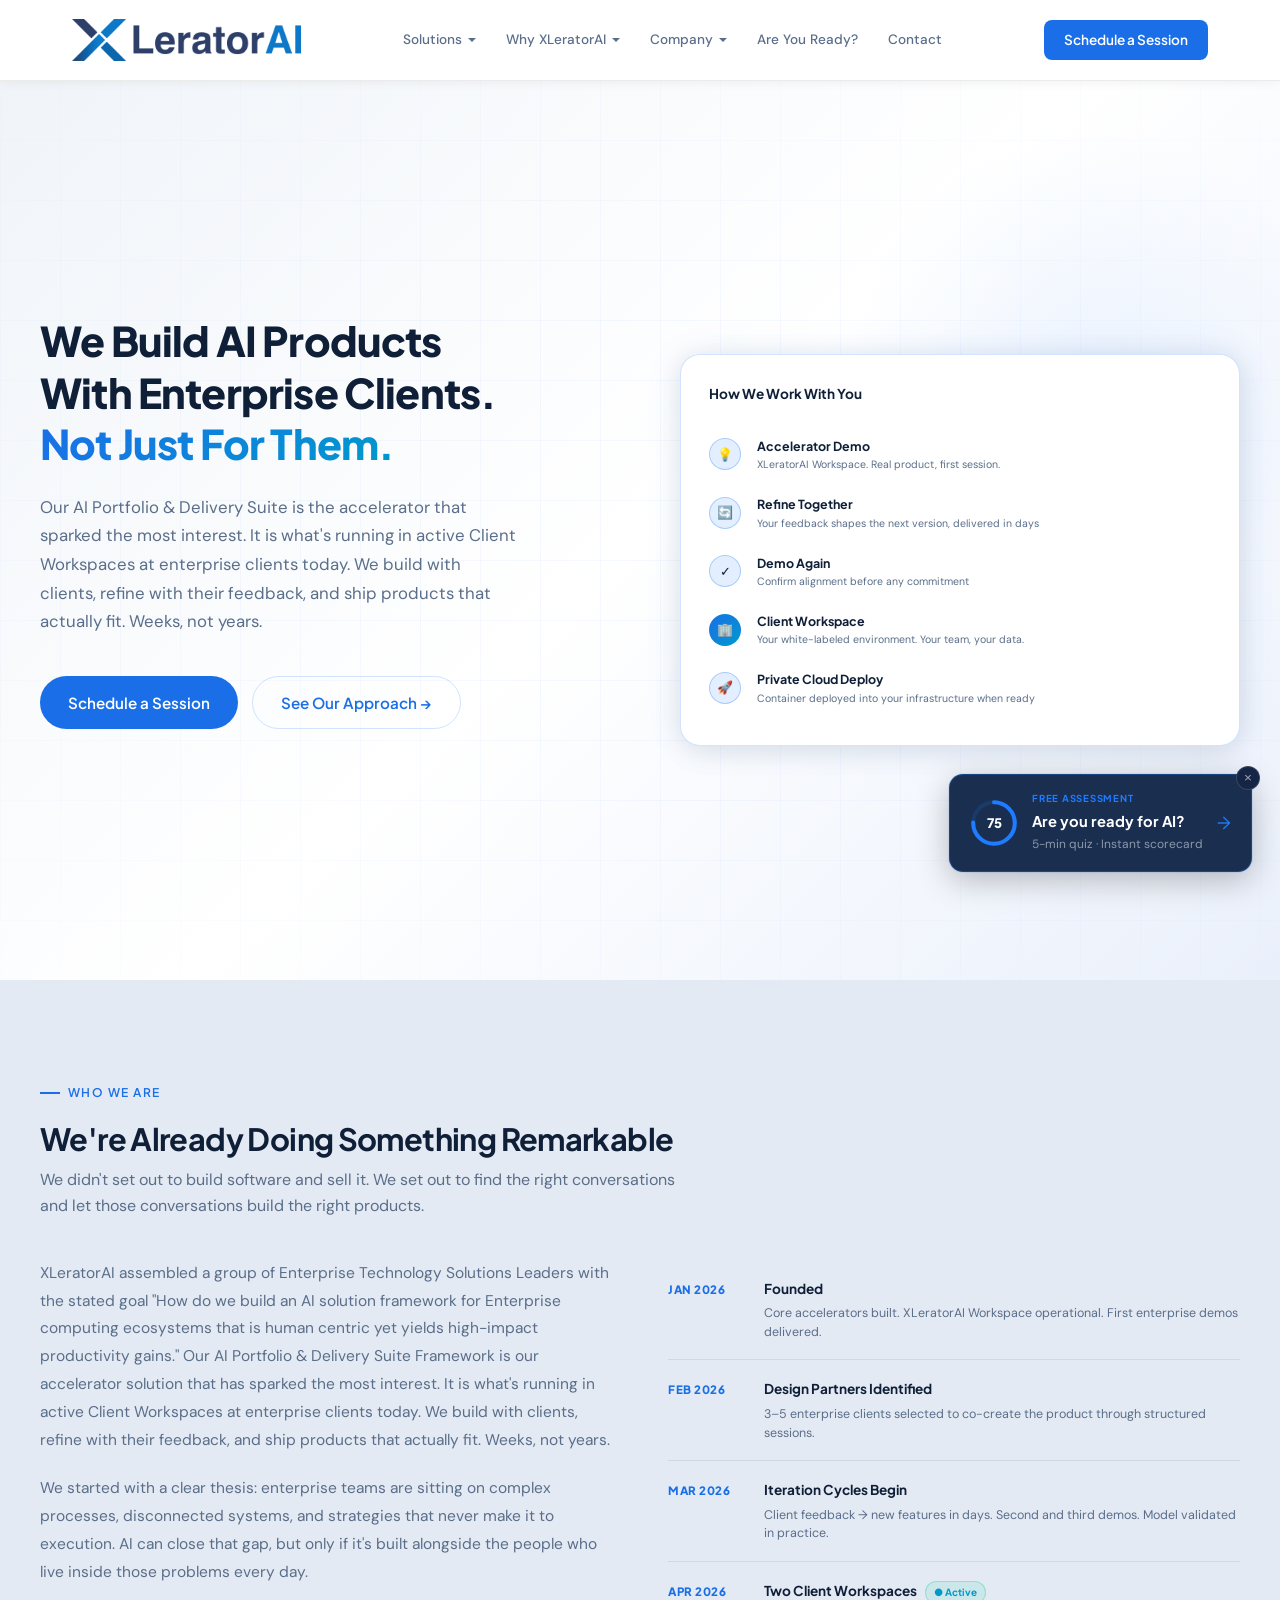
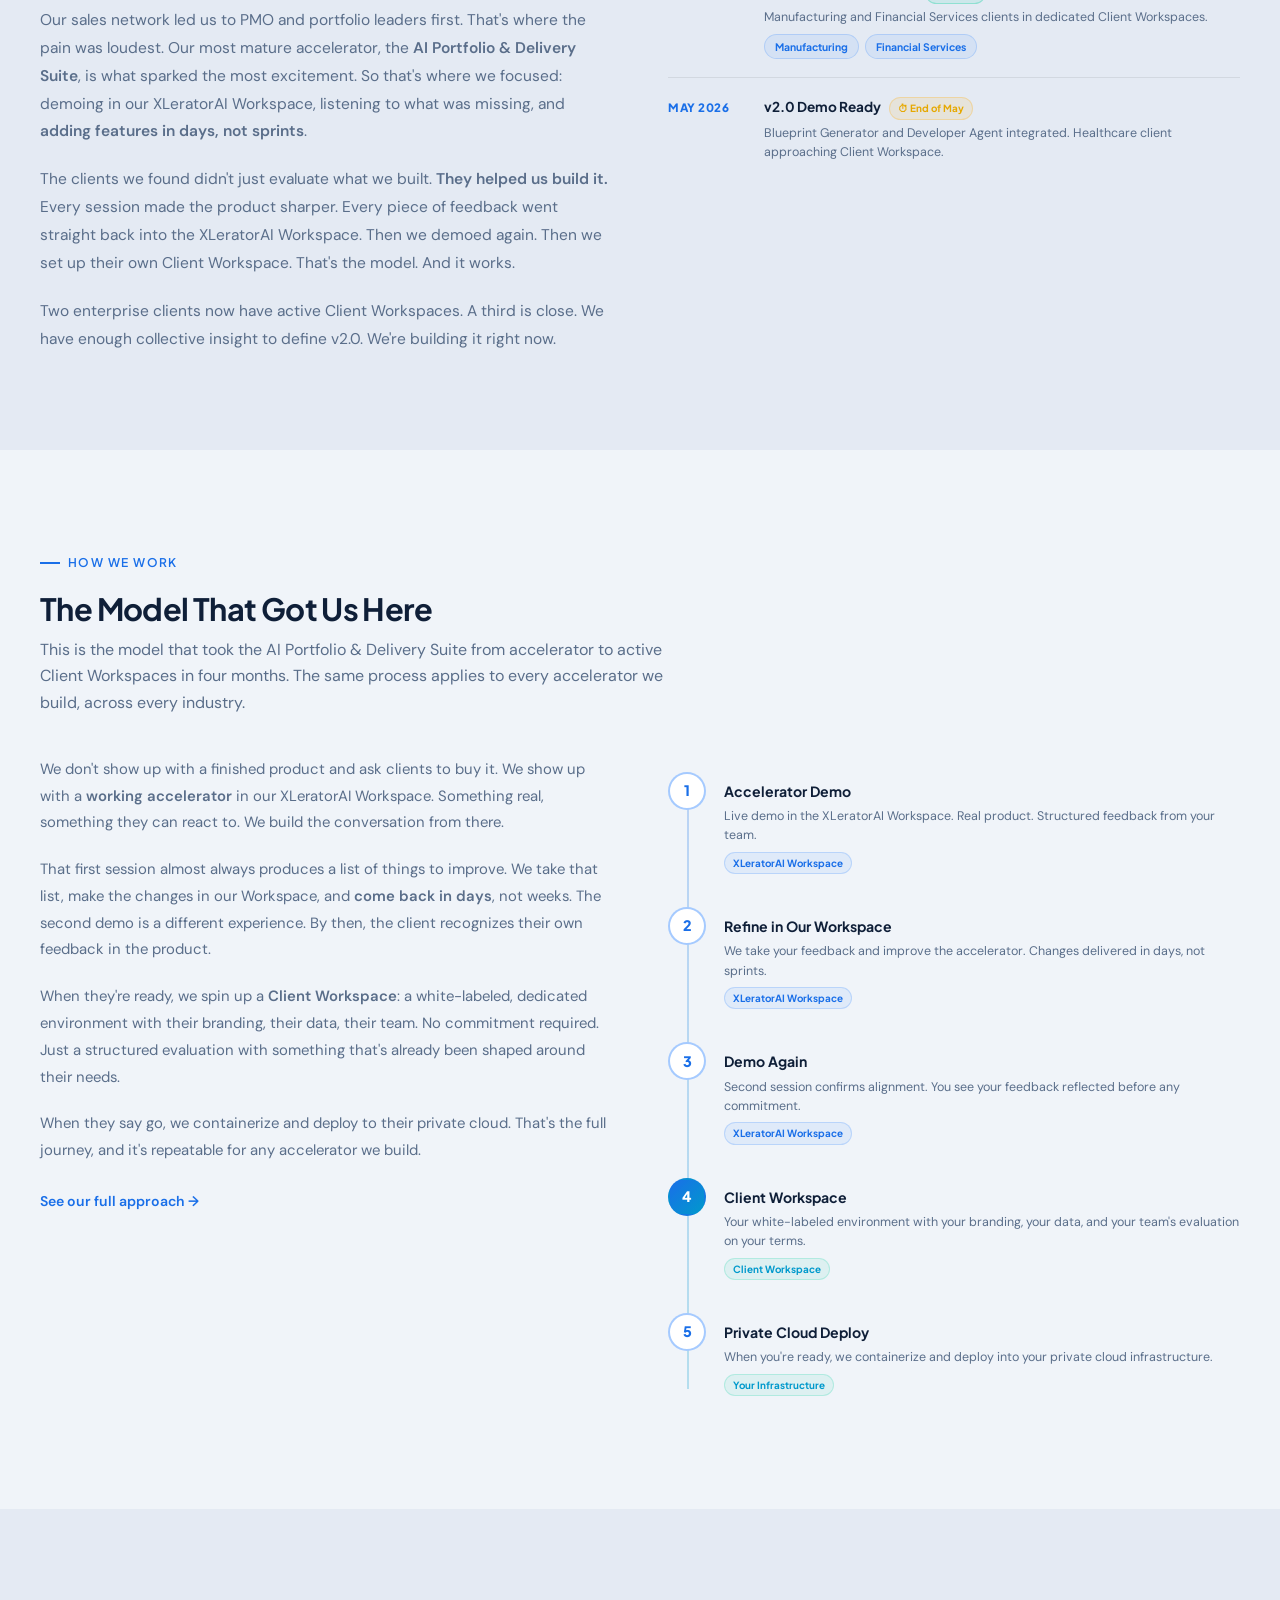
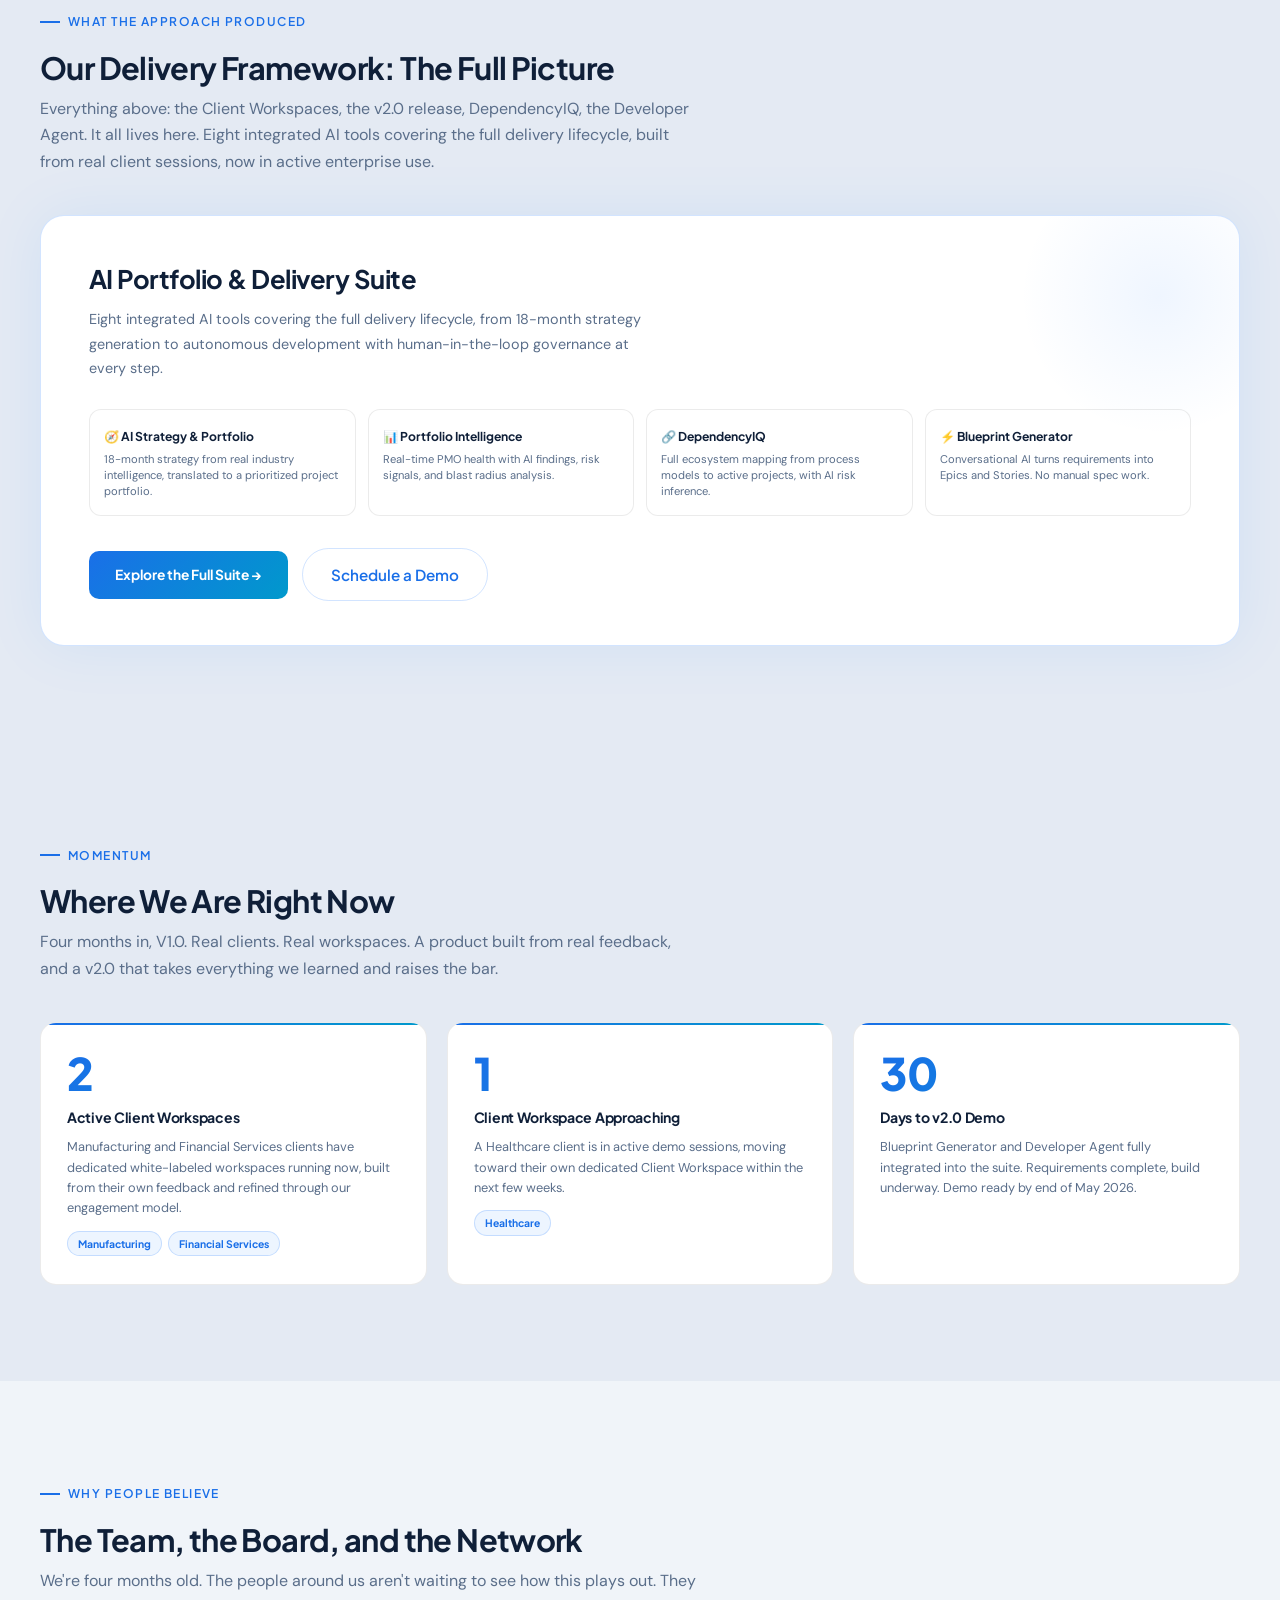
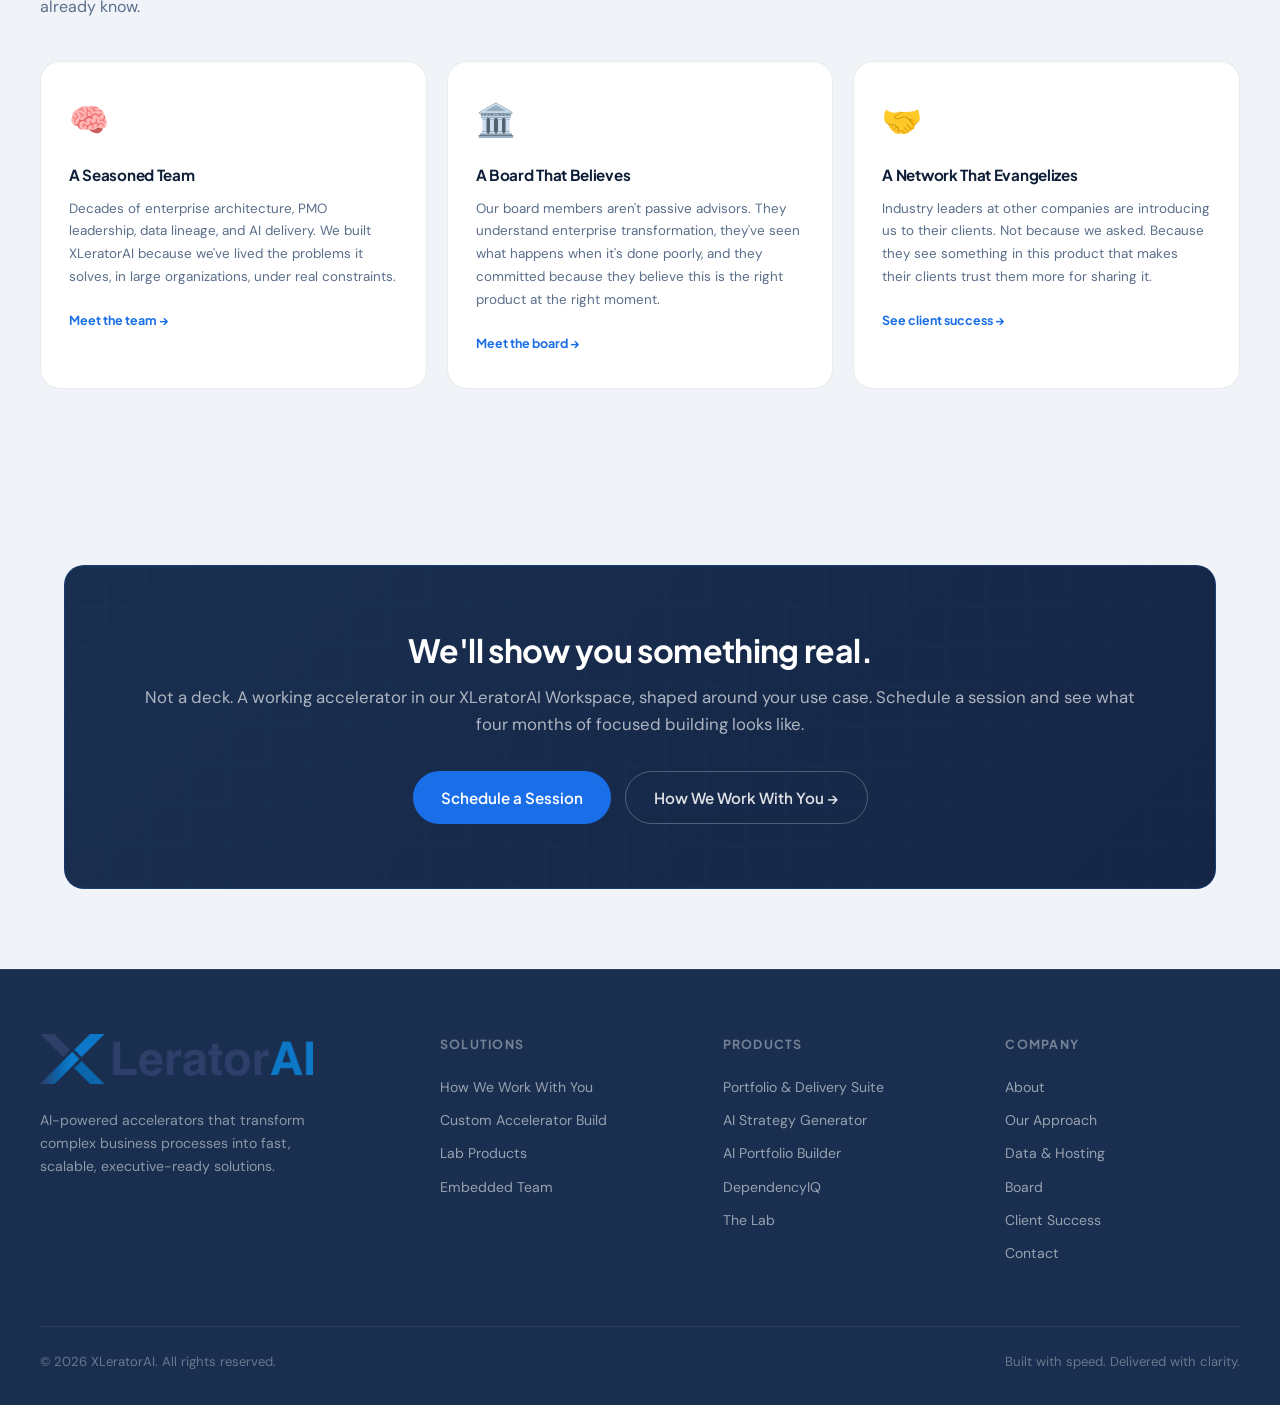
==== commit 3751852b: "Refresh homepage: tighten hero card, expand story intro, streamline sections - Remove PROVEN and Act" ====
--- a/index.html
+++ b/index.html
@@ -491,7 +491,6 @@
           <div class="hero-card">
             <div class="hero-card-header">
               <span class="hero-card-title">How We Work With You</span>
-              <span class="status-badge">● PROVEN</span>
             </div>
             <div class="engage-flow">
               <div class="ef-row">
@@ -518,7 +517,7 @@
               <div class="ef-row">
                 <div class="ef-icon accent">🏢</div>
                 <div>
-                  <div class="ef-title">Client Workspace <span class="ef-badge">● Active</span></div>
+                  <div class="ef-title">Client Workspace</div>
                   <div class="ef-sub">Your white-labeled environment. Your team, your data.</div>
                 </div>
               </div>
@@ -544,6 +543,9 @@
 
         <div class="story-grid">
           <div class="story-text">
+            <p>
+              XLeratorAI assembled a group of Enterprise Technology Solutions Leaders with the stated goal "How do we build an AI solution framework for Enterprise computing ecosystems that is human centric yet yields high-impact productivity gains." Our AI Portfolio &amp; Delivery Suite Framework is our accelerator solution that has sparked the most interest. It is what's running in active Client Workspaces at enterprise clients today. We build with clients, refine with their feedback, and ship products that actually fit. Weeks, not years.
+            </p>
             <p>
               We started with a clear thesis: enterprise teams are sitting on complex processes, disconnected systems,
               and strategies that never make it to execution. AI can close that gap, but only if it's built
@@ -694,52 +696,8 @@
       </div>
     </section>
 
-    <!-- ══ WHAT THE APPROACH CREATED ══ -->
+    <!-- ══ FLAGSHIP TEASER ══ -->
     <section class="section section-alt">
-      <div class="section-inner">
-        <div class="section-label">Built This Way</div>
-        <h2 style="color:var(--white);margin-bottom:8px;">Listening Carefully Builds Things Nobody Else Has</h2>
-        <p style="max-width:660px;">
-          Our PMO clients shaped the AI Portfolio &amp; Delivery Suite through real sessions,
-          and in doing so, told us what was missing in the market. Two capabilities emerged
-          that are now part of the Suite, and that we haven't seen anywhere else.
-        </p>
-
-        <div class="diff-grid">
-          <div class="diff-card">
-            <span class="diff-card-icon">🔗</span>
-            <h4>DependencyIQ</h4>
-            <p>
-              No enterprise tool maps your <strong>full operational ecosystem</strong> in one place:
-              process models, context diagrams, systems, capabilities, and active projects. DependencyIQ then uses
-              AI to infer where risk is hiding and recommend specific steps to reduce it.
-              Your team sees the full picture before any decision is made.
-            </p>
-            <div class="diff-card-footer">
-              <span class="status-pill live">Live: In Active Use</span>
-              <a href="lab.html" class="diff-link">Learn more →</a>
-            </div>
-          </div>
-          <div class="diff-card">
-            <span class="diff-card-icon">🤖</span>
-            <h4>Developer Agent</h4>
-            <p>
-              Assign work in Jira. The Developer Agent reads your backlog and executes a full development
-              cycle from wireframe to pull request, with a <strong>human approval gate at every step</strong>.
-              It's not a code-completion tool. It's autonomous development with your team in control
-              from start to finish.
-            </p>
-            <div class="diff-card-footer">
-              <span class="status-pill coming">Demo Ready: May 2026</span>
-              <a href="lab.html" class="diff-link">Learn more →</a>
-            </div>
-          </div>
-        </div>
-      </div>
-    </section>
-
-    <!-- ══ FLAGSHIP TEASER ══ -->
-    <section class="section">
       <div class="section-inner">
         <div class="section-label">What the Approach Produced</div>
         <h2 style="color:var(--white);margin-bottom:8px;">Our Delivery Framework: The Full Picture</h2>
@@ -750,7 +708,6 @@
         </p>
 
         <div class="flagship-teaser">
-          <div class="flagship-badge">Delivery Framework: v2.0 Demo Ready May 2026</div>
           <h3>AI Portfolio &amp; Delivery Suite</h3>
           <p class="sub">
             Eight integrated AI tools covering the full delivery lifecycle, from 18-month strategy
@@ -787,7 +744,7 @@
       <div class="section-inner">
         <div class="section-label">Momentum</div>
         <h2 style="color:var(--white);margin-bottom:8px;">Where We Are Right Now</h2>
-        <p style="max-width:640px;">Four months in. Real clients. Real workspaces. A product built from real feedback, and a v2.0 that takes everything we learned and raises the bar.</p>
+        <p style="max-width:640px;">Four months in, V1.0. Real clients. Real workspaces. A product built from real feedback, and a v2.0 that takes everything we learned and raises the bar.</p>
         <div class="momentum-grid">
           <div class="momentum-card">
             <div class="momentum-num">2</div>
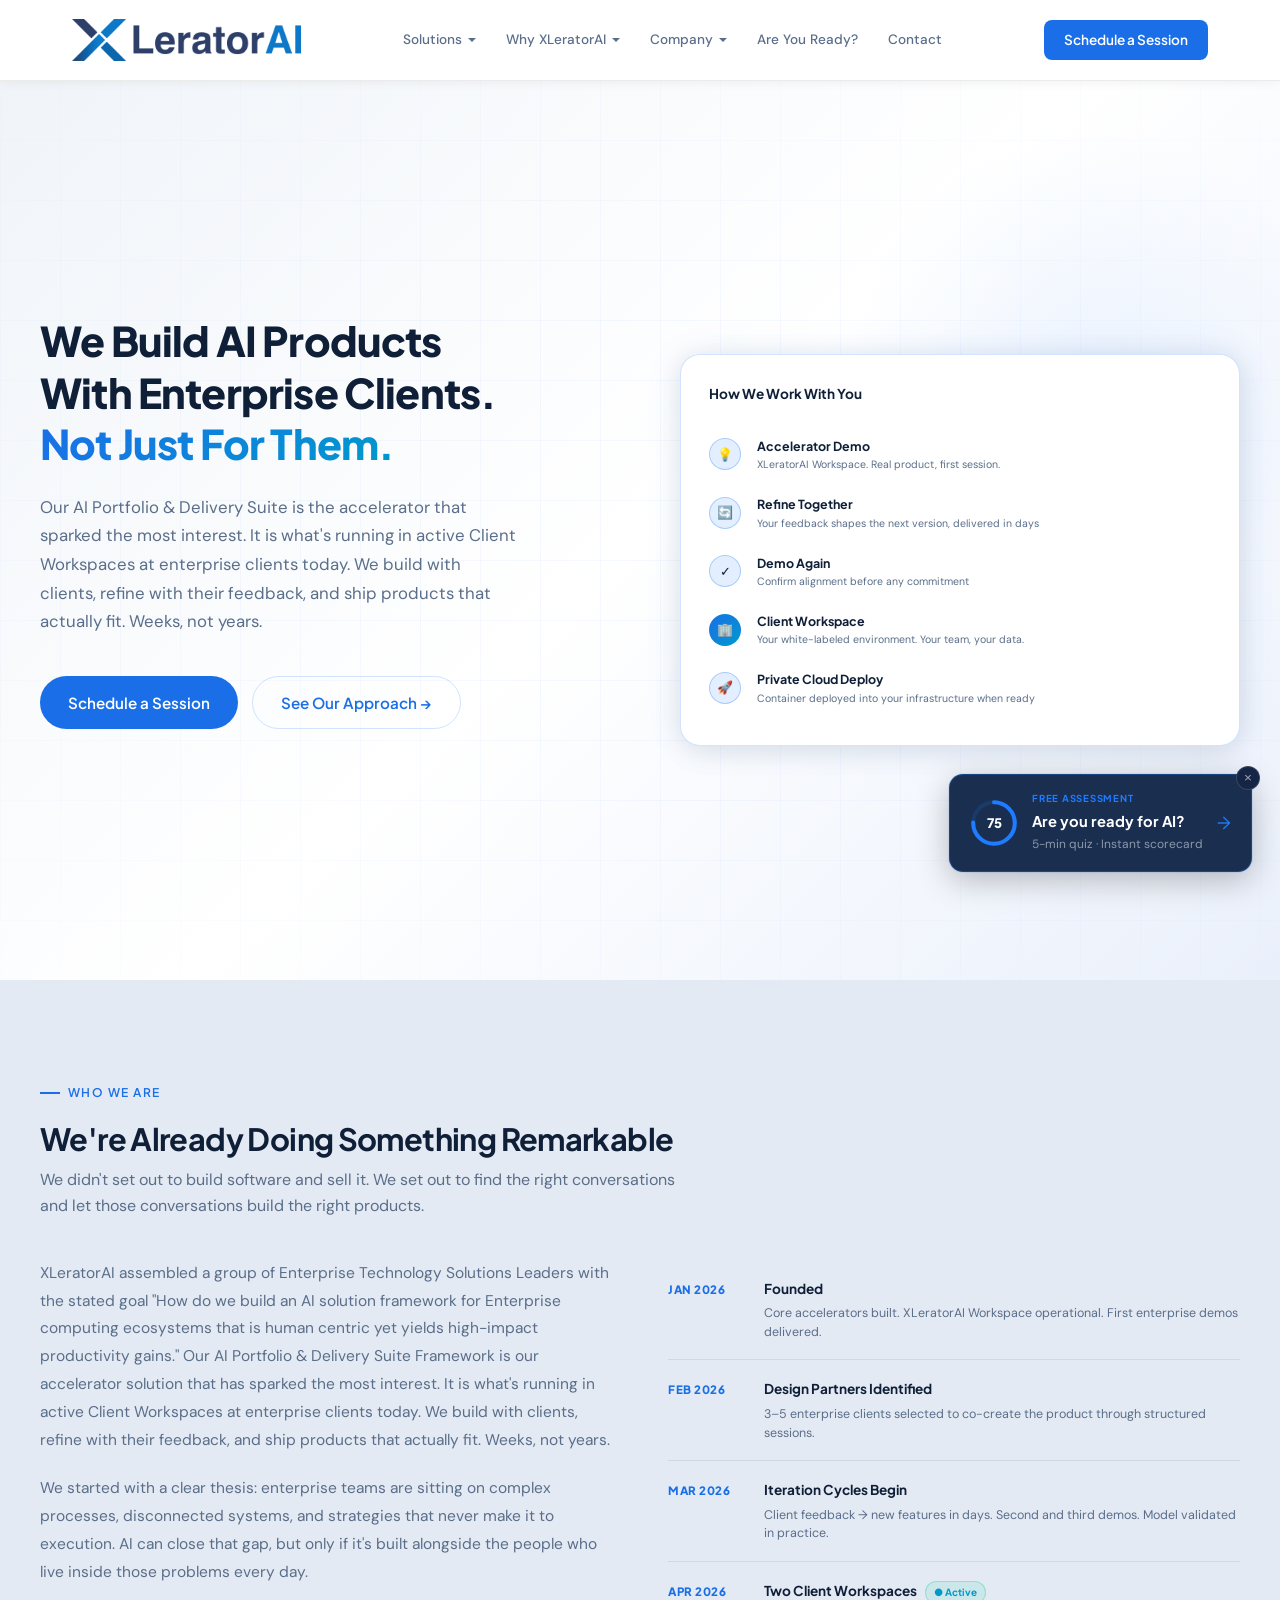
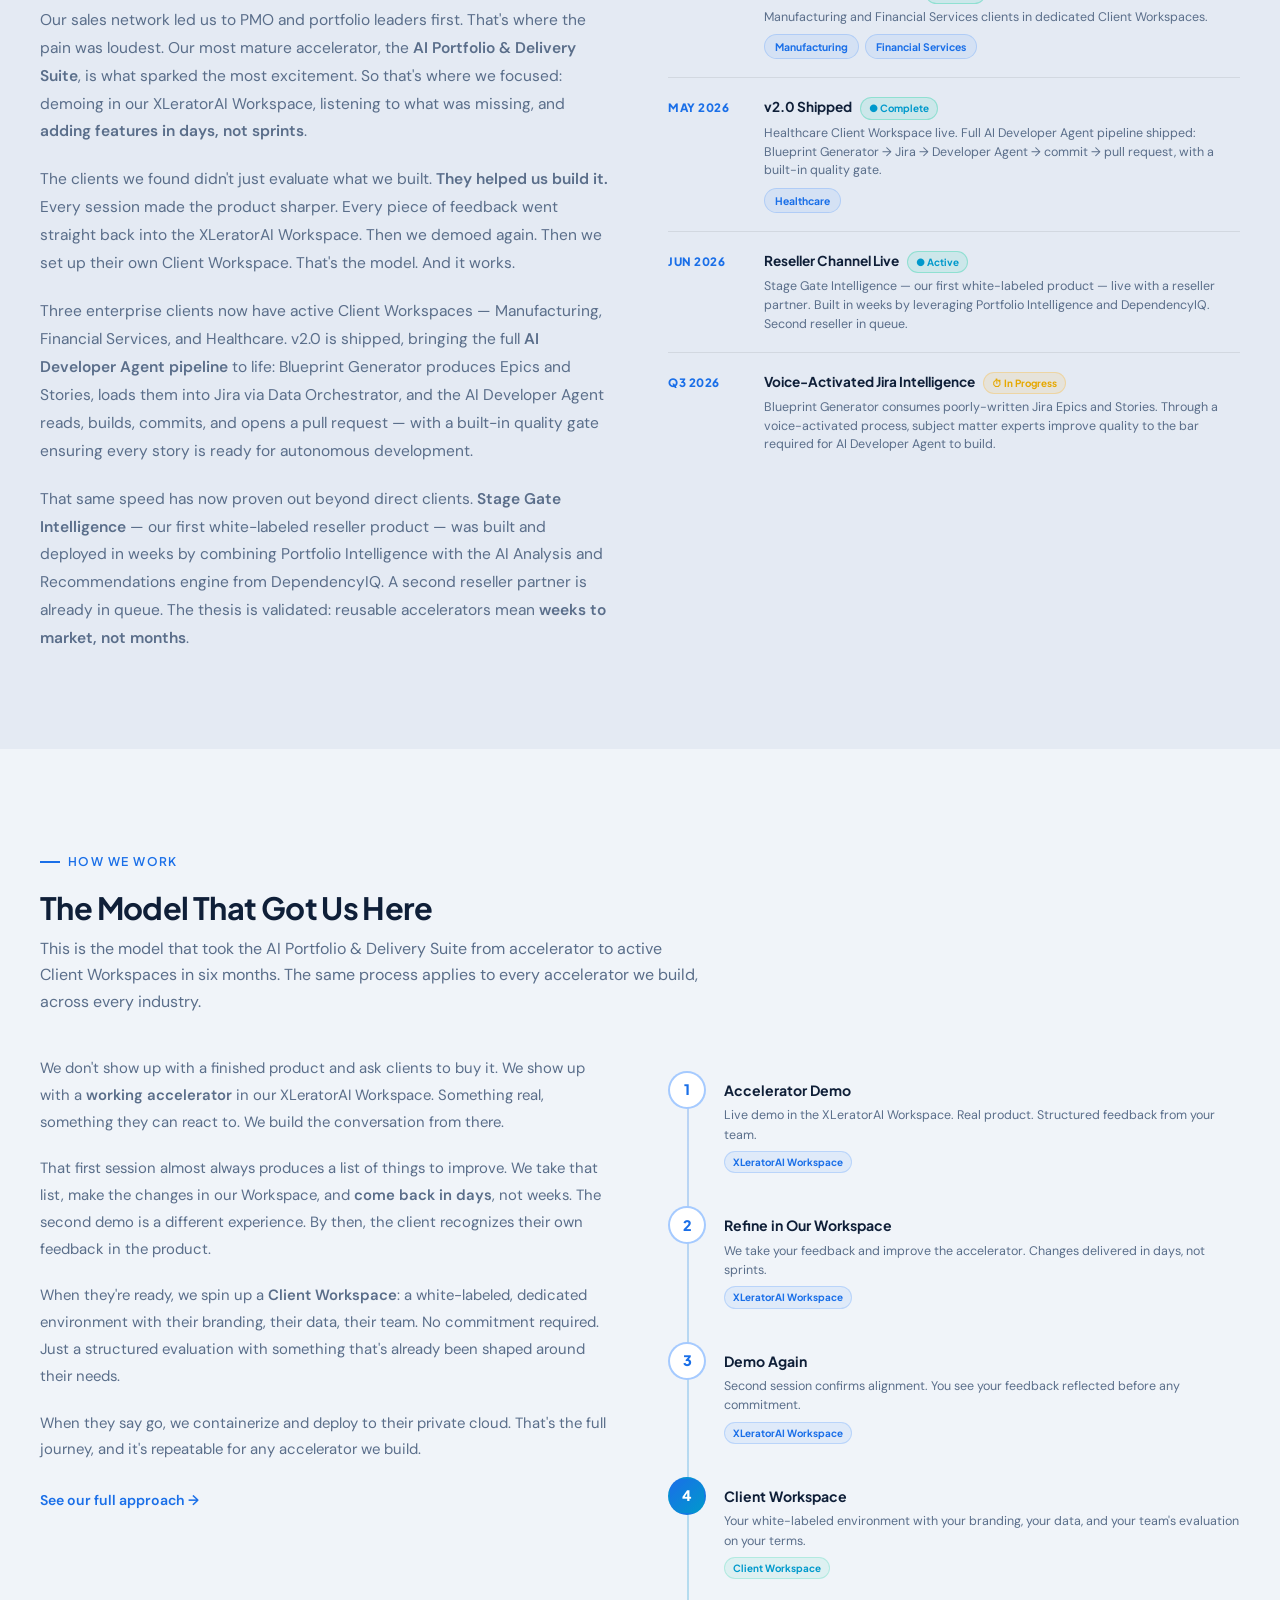
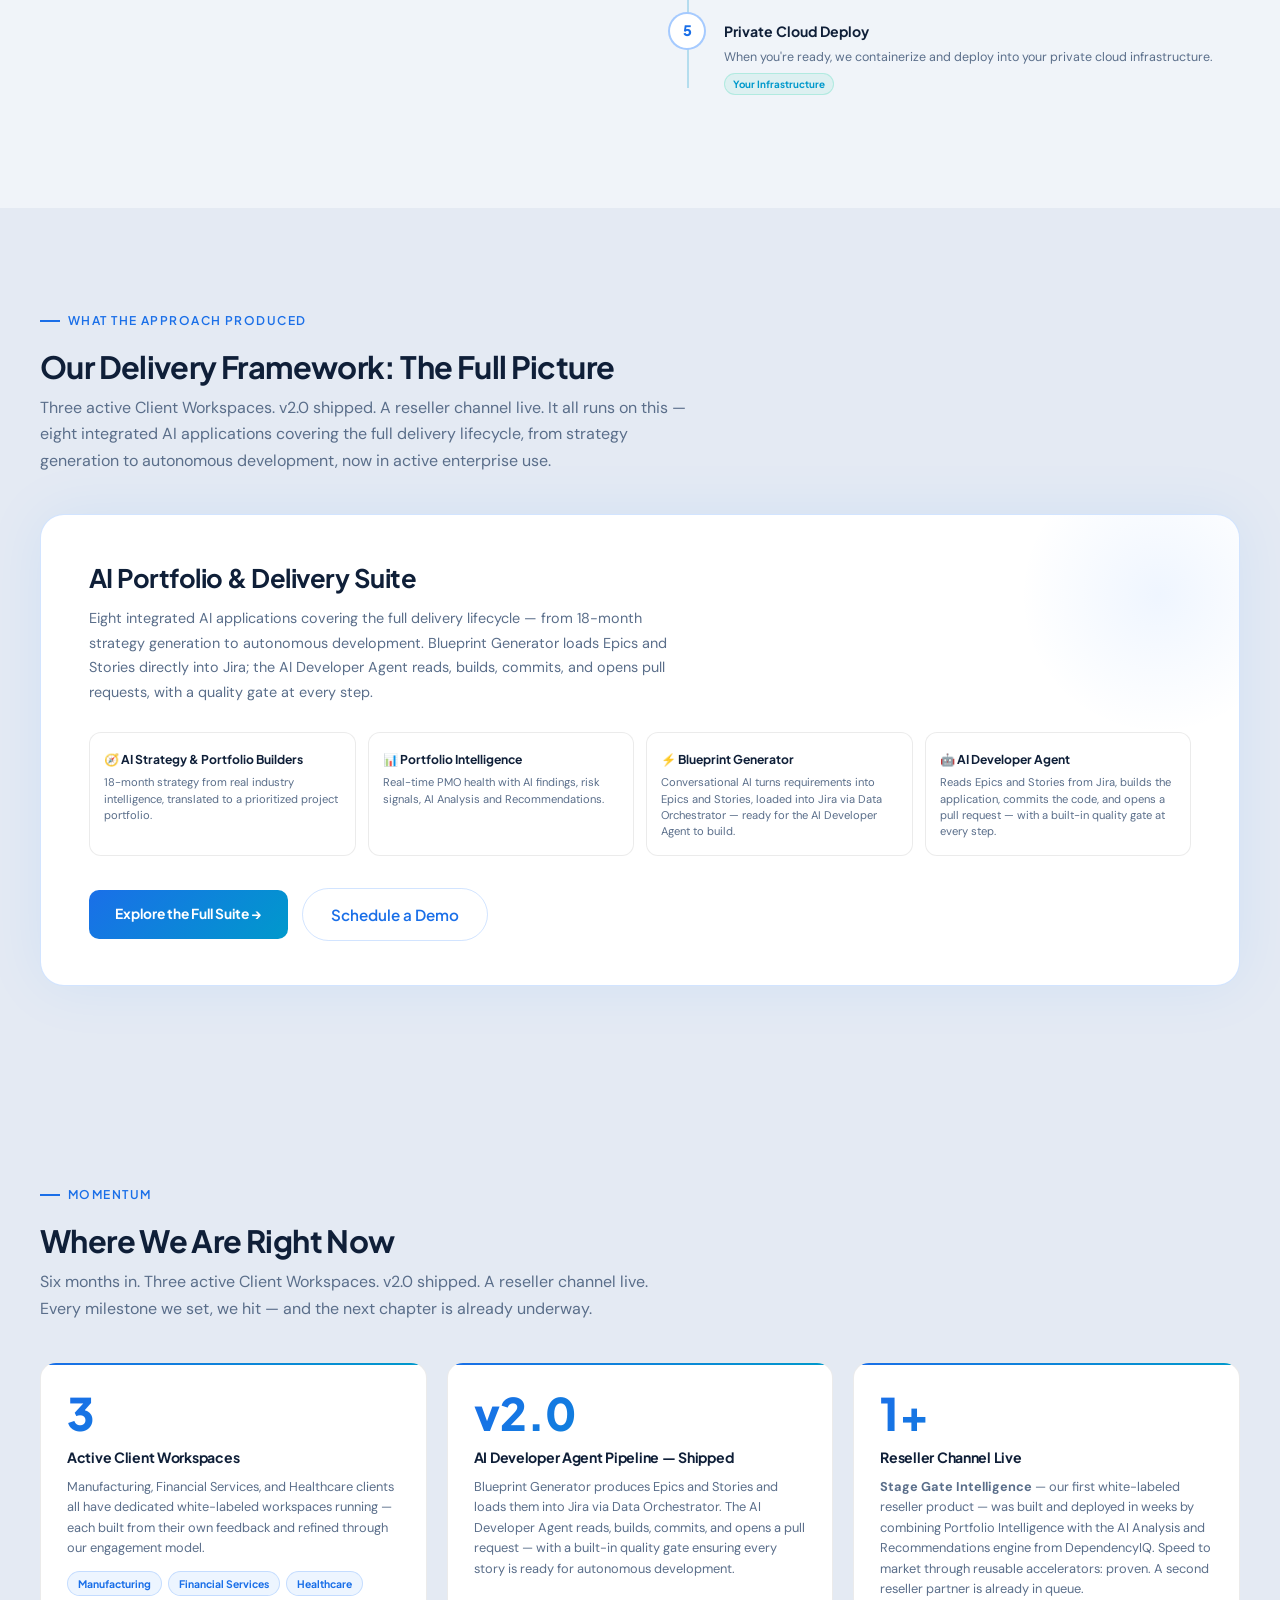
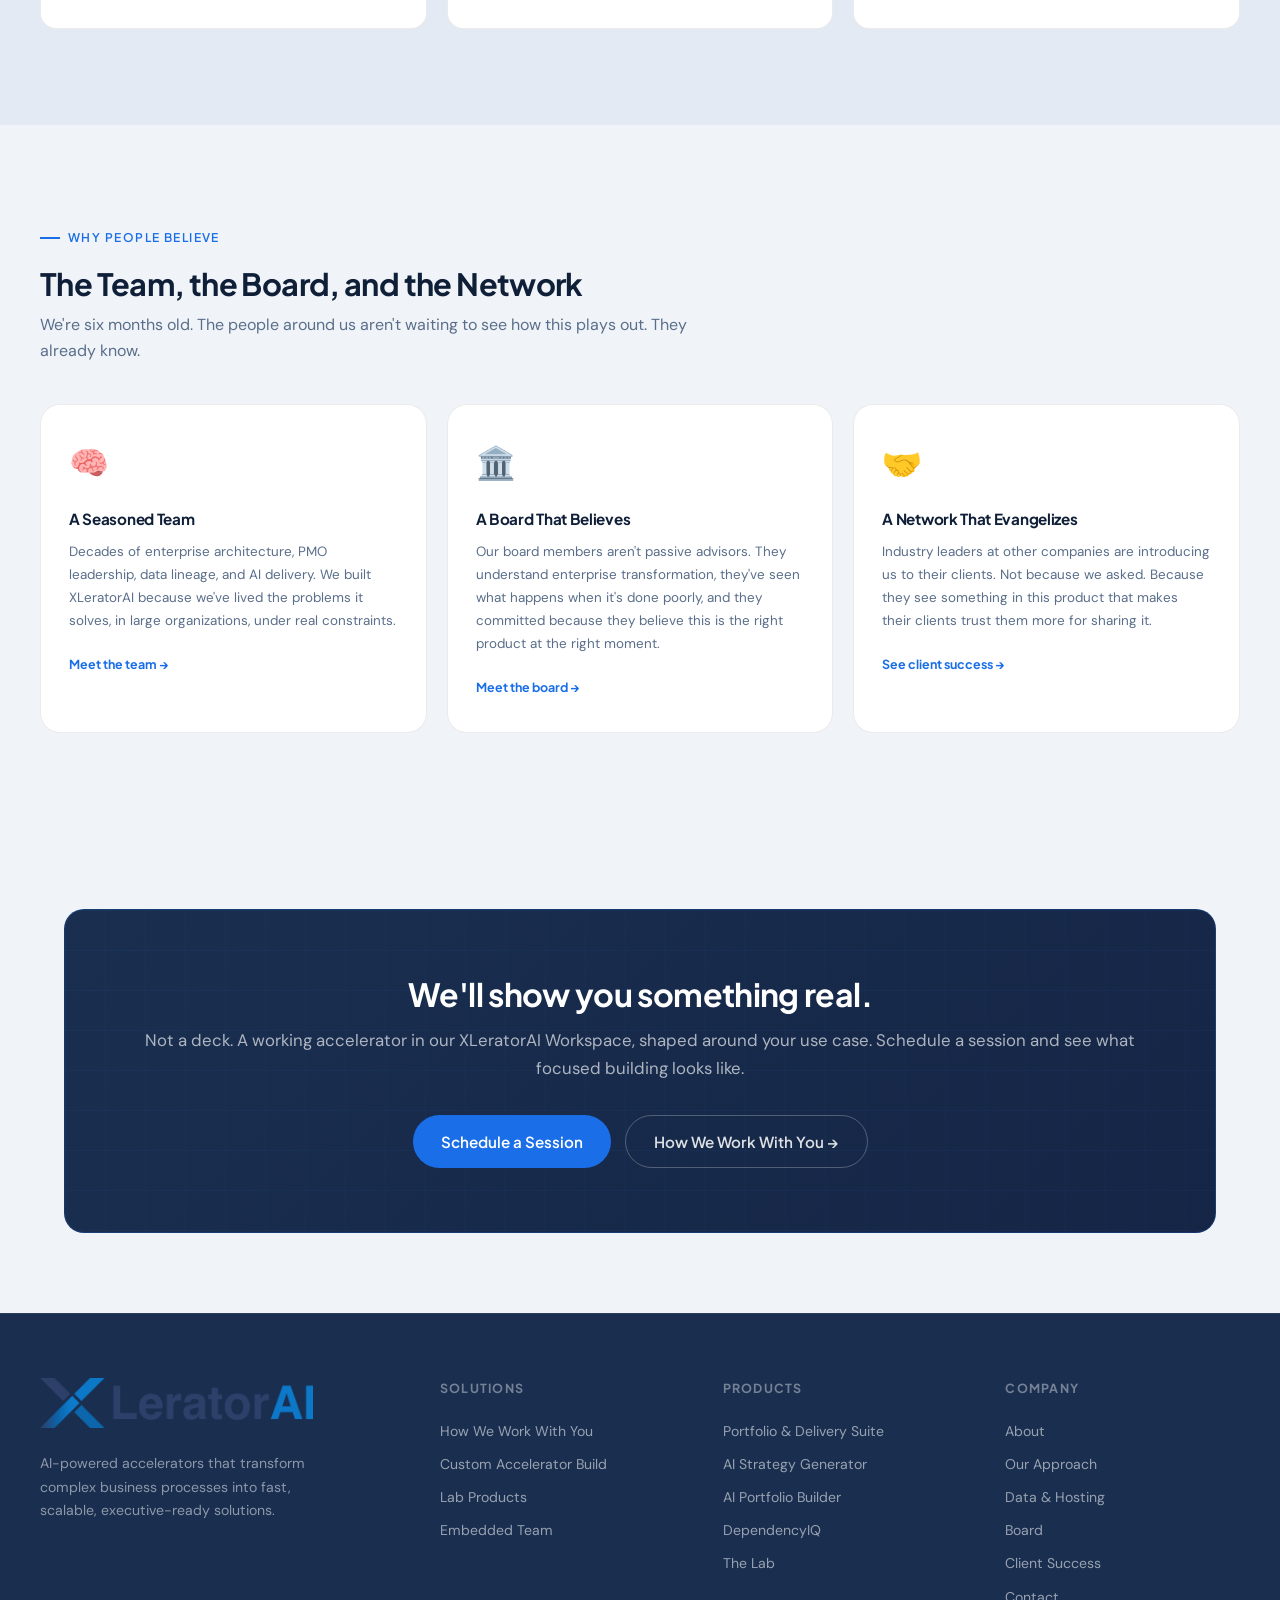
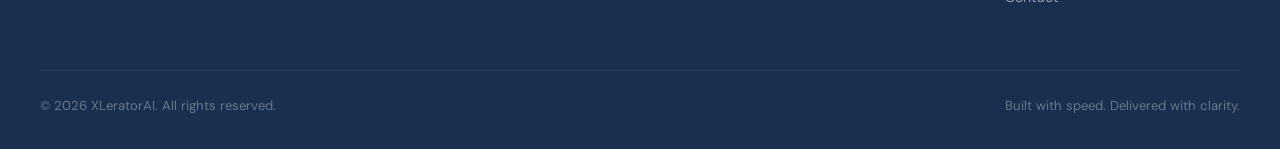
==== commit a6d761c7: "Rename index-v2.html to index.html" ====
--- a/index.html
+++ b/index.html
@@ -4,7 +4,7 @@
   <meta charset="UTF-8" />
   <title>XLeratorAI – We Build AI Products With Enterprise Clients, Not Just For Them.</title>
   <meta name="viewport" content="width=device-width, initial-scale=1" />
-  <meta name="description" content="XLeratorAI builds AI products at enterprise speed, co-created with the clients who use them. Four months in, two Client Workspaces active, v2.0 shipping May 2026." />
+  <meta name="description" content="XLeratorAI builds AI products at enterprise speed, co-created with the clients who use them. Three active Client Workspaces, v2.0 shipped, and a reseller channel live — all within six months." />
   <link rel="icon" type="image/png" href="img/favicon.png" />
   <link rel="preconnect" href="https://fonts.googleapis.com" />
   <link rel="preconnect" href="https://fonts.gstatic.com" crossorigin />
@@ -564,8 +564,18 @@
               That's the model. And it works.
             </p>
             <p>
-              Two enterprise clients now have active Client Workspaces. A third is close.
-              We have enough collective insight to define v2.0. We're building it right now.
+              Three enterprise clients now have active Client Workspaces — Manufacturing, Financial Services,
+              and Healthcare. v2.0 is shipped, bringing the full <strong>AI Developer Agent pipeline</strong>
+              to life: Blueprint Generator produces Epics and Stories, loads them into Jira via Data Orchestrator,
+              and the AI Developer Agent reads, builds, commits, and opens a pull request — with a built-in
+              quality gate ensuring every story is ready for autonomous development.
+            </p>
+            <p>
+              That same speed has now proven out beyond direct clients. <strong>Stage Gate Intelligence</strong> —
+              our first white-labeled reseller product — was built and deployed in weeks by combining
+              Portfolio Intelligence with the AI Analysis and Recommendations engine from DependencyIQ.
+              A second reseller partner is already in queue. The thesis is validated: reusable accelerators
+              mean <strong>weeks to market, not months</strong>.
             </p>
           </div>
 
@@ -605,8 +615,25 @@
             <div class="milestone">
               <div class="milestone-date">May 2026</div>
               <div class="milestone-text">
-                <h5>v2.0 Demo Ready<span class="m-soon">⏱ End of May</span></h5>
-                <p>Blueprint Generator and Developer Agent integrated. Healthcare client approaching Client Workspace.</p>
+                <h5>v2.0 Shipped<span class="m-live">● Complete</span></h5>
+                <p>Healthcare Client Workspace live. Full AI Developer Agent pipeline shipped: Blueprint Generator → Jira → Developer Agent → commit → pull request, with a built-in quality gate.</p>
+                <div class="industry-pills">
+                  <span class="industry-pill">Healthcare</span>
+                </div>
+              </div>
+            </div>
+            <div class="milestone">
+              <div class="milestone-date">Jun 2026</div>
+              <div class="milestone-text">
+                <h5>Reseller Channel Live<span class="m-live">● Active</span></h5>
+                <p>Stage Gate Intelligence — our first white-labeled product — live with a reseller partner. Built in weeks by leveraging Portfolio Intelligence and DependencyIQ. Second reseller in queue.</p>
+              </div>
+            </div>
+            <div class="milestone">
+              <div class="milestone-date">Q3 2026</div>
+              <div class="milestone-text">
+                <h5>Voice-Activated Jira Intelligence<span class="m-soon">⏱ In Progress</span></h5>
+                <p>Blueprint Generator consumes poorly-written Jira Epics and Stories. Through a voice-activated process, subject matter experts improve quality to the bar required for AI Developer Agent to build.</p>
               </div>
             </div>
           </div>
@@ -619,7 +646,7 @@
       <div class="section-inner">
         <div class="section-label">How We Work</div>
         <h2 style="color:var(--white);margin-bottom:8px;">The Model That Got Us Here</h2>
-        <p style="max-width:660px;">This is the model that took the AI Portfolio &amp; Delivery Suite from accelerator to active Client Workspaces in four months. The same process applies to every accelerator we build, across every industry.</p>
+        <p style="max-width:660px;">This is the model that took the AI Portfolio &amp; Delivery Suite from accelerator to active Client Workspaces in six months. The same process applies to every accelerator we build, across every industry.</p>
 
         <div class="engage-model-grid">
           <div class="engage-model-text">
@@ -702,33 +729,35 @@
         <div class="section-label">What the Approach Produced</div>
         <h2 style="color:var(--white);margin-bottom:8px;">Our Delivery Framework: The Full Picture</h2>
         <p style="max-width:660px;">
-          Everything above: the Client Workspaces, the v2.0 release, DependencyIQ, the Developer Agent.
-          It all lives here. Eight integrated AI tools covering the full delivery lifecycle, built from
-          real client sessions, now in active enterprise use.
+          Three active Client Workspaces. v2.0 shipped. A reseller channel live. It all runs on this —
+          eight integrated AI applications covering the full delivery lifecycle, from strategy generation to
+          autonomous development, now in active enterprise use.
         </p>
 
         <div class="flagship-teaser">
           <h3>AI Portfolio &amp; Delivery Suite</h3>
           <p class="sub">
-            Eight integrated AI tools covering the full delivery lifecycle, from 18-month strategy
-            generation to autonomous development with human-in-the-loop governance at every step.
+            Eight integrated AI applications covering the full delivery lifecycle — from 18-month strategy
+            generation to autonomous development. Blueprint Generator loads Epics and Stories directly
+            into Jira; the AI Developer Agent reads, builds, commits, and opens pull requests, with a
+            quality gate at every step.
           </p>
           <div class="suite-highlights">
             <div class="sh-card">
-              <h5>🧭 AI Strategy &amp; Portfolio</h5>
+              <h5>🧭 AI Strategy &amp; Portfolio Builders</h5>
               <p>18-month strategy from real industry intelligence, translated to a prioritized project portfolio.</p>
             </div>
             <div class="sh-card">
               <h5>📊 Portfolio Intelligence</h5>
-              <p>Real-time PMO health with AI findings, risk signals, and blast radius analysis.</p>
-            </div>
-            <div class="sh-card">
-              <h5>🔗 DependencyIQ</h5>
-              <p>Full ecosystem mapping from process models to active projects, with AI risk inference.</p>
+              <p>Real-time PMO health with AI findings, risk signals, AI Analysis and Recommendations.</p>
             </div>
             <div class="sh-card">
               <h5>⚡ Blueprint Generator</h5>
-              <p>Conversational AI turns requirements into Epics and Stories. No manual spec work.</p>
+              <p>Conversational AI turns requirements into Epics and Stories, loaded into Jira via Data Orchestrator — ready for the AI Developer Agent to build.</p>
+            </div>
+            <div class="sh-card">
+              <h5>🤖 AI Developer Agent</h5>
+              <p>Reads Epics and Stories from Jira, builds the application, commits the code, and opens a pull request — with a built-in quality gate at every step.</p>
             </div>
           </div>
           <div class="flagship-cta">
@@ -744,29 +773,27 @@
       <div class="section-inner">
         <div class="section-label">Momentum</div>
         <h2 style="color:var(--white);margin-bottom:8px;">Where We Are Right Now</h2>
-        <p style="max-width:640px;">Four months in, V1.0. Real clients. Real workspaces. A product built from real feedback, and a v2.0 that takes everything we learned and raises the bar.</p>
+        <p style="max-width:640px;">Six months in. Three active Client Workspaces. v2.0 shipped. A reseller channel live. Every milestone we set, we hit — and the next chapter is already underway.</p>
         <div class="momentum-grid">
           <div class="momentum-card">
-            <div class="momentum-num">2</div>
+            <div class="momentum-num">3</div>
             <h4>Active Client Workspaces</h4>
-            <p>Manufacturing and Financial Services clients have dedicated white-labeled workspaces running now, built from their own feedback and refined through our engagement model.</p>
+            <p>Manufacturing, Financial Services, and Healthcare clients all have dedicated white-labeled workspaces running — each built from their own feedback and refined through our engagement model.</p>
             <div class="industry-pills" style="margin-top:12px;">
               <span class="industry-pill">Manufacturing</span>
               <span class="industry-pill">Financial Services</span>
+              <span class="industry-pill">Healthcare</span>
             </div>
           </div>
           <div class="momentum-card">
-            <div class="momentum-num">1</div>
-            <h4>Client Workspace Approaching</h4>
-            <p>A Healthcare client is in active demo sessions, moving toward their own dedicated Client Workspace within the next few weeks.</p>
-            <div class="industry-pills" style="margin-top:12px;">
-              <span class="industry-pill">Healthcare</span>
-            </div>
+            <div class="momentum-num">v2.0</div>
+            <h4>AI Developer Agent Pipeline — Shipped</h4>
+            <p>Blueprint Generator produces Epics and Stories and loads them into Jira via Data Orchestrator. The AI Developer Agent reads, builds, commits, and opens a pull request — with a built-in quality gate ensuring every story is ready for autonomous development.</p>
           </div>
           <div class="momentum-card">
-            <div class="momentum-num">30</div>
-            <h4>Days to v2.0 Demo</h4>
-            <p>Blueprint Generator and Developer Agent fully integrated into the suite. Requirements complete, build underway. Demo ready by end of May 2026.</p>
+            <div class="momentum-num">1+</div>
+            <h4>Reseller Channel Live</h4>
+            <p><strong style="color:var(--white);">Stage Gate Intelligence</strong> — our first white-labeled reseller product — was built and deployed in weeks by combining Portfolio Intelligence with the AI Analysis and Recommendations engine from DependencyIQ. Speed to market through reusable accelerators: proven. A second reseller partner is already in queue.</p>
           </div>
         </div>
       </div>
@@ -777,7 +804,7 @@
       <div class="section-inner">
         <div class="section-label">Why People Believe</div>
         <h2 style="color:var(--white);margin-bottom:8px;">The Team, the Board, and the Network</h2>
-        <p style="max-width:660px;">We're four months old. The people around us aren't waiting to see how this plays out. They already know.</p>
+        <p style="max-width:660px;">We're six months old. The people around us aren't waiting to see how this plays out. They already know.</p>
         <div class="believers-grid">
           <div class="believer-card">
             <span class="believer-icon">🧠</span>
@@ -805,7 +832,7 @@
     <section class="section" style="padding:80px 32px;">
       <div class="cta-banner">
         <h2>We'll show you something real.</h2>
-        <p>Not a deck. A working accelerator in our XLeratorAI Workspace, shaped around your use case. Schedule a session and see what four months of focused building looks like.</p>
+        <p>Not a deck. A working accelerator in our XLeratorAI Workspace, shaped around your use case. Schedule a session and see what focused building looks like.</p>
         <div class="cta-actions">
           <a href="contact.html" class="btn-primary">Schedule a Session</a>
           <a href="solutions.html" class="btn-ghost">How We Work With You →</a>
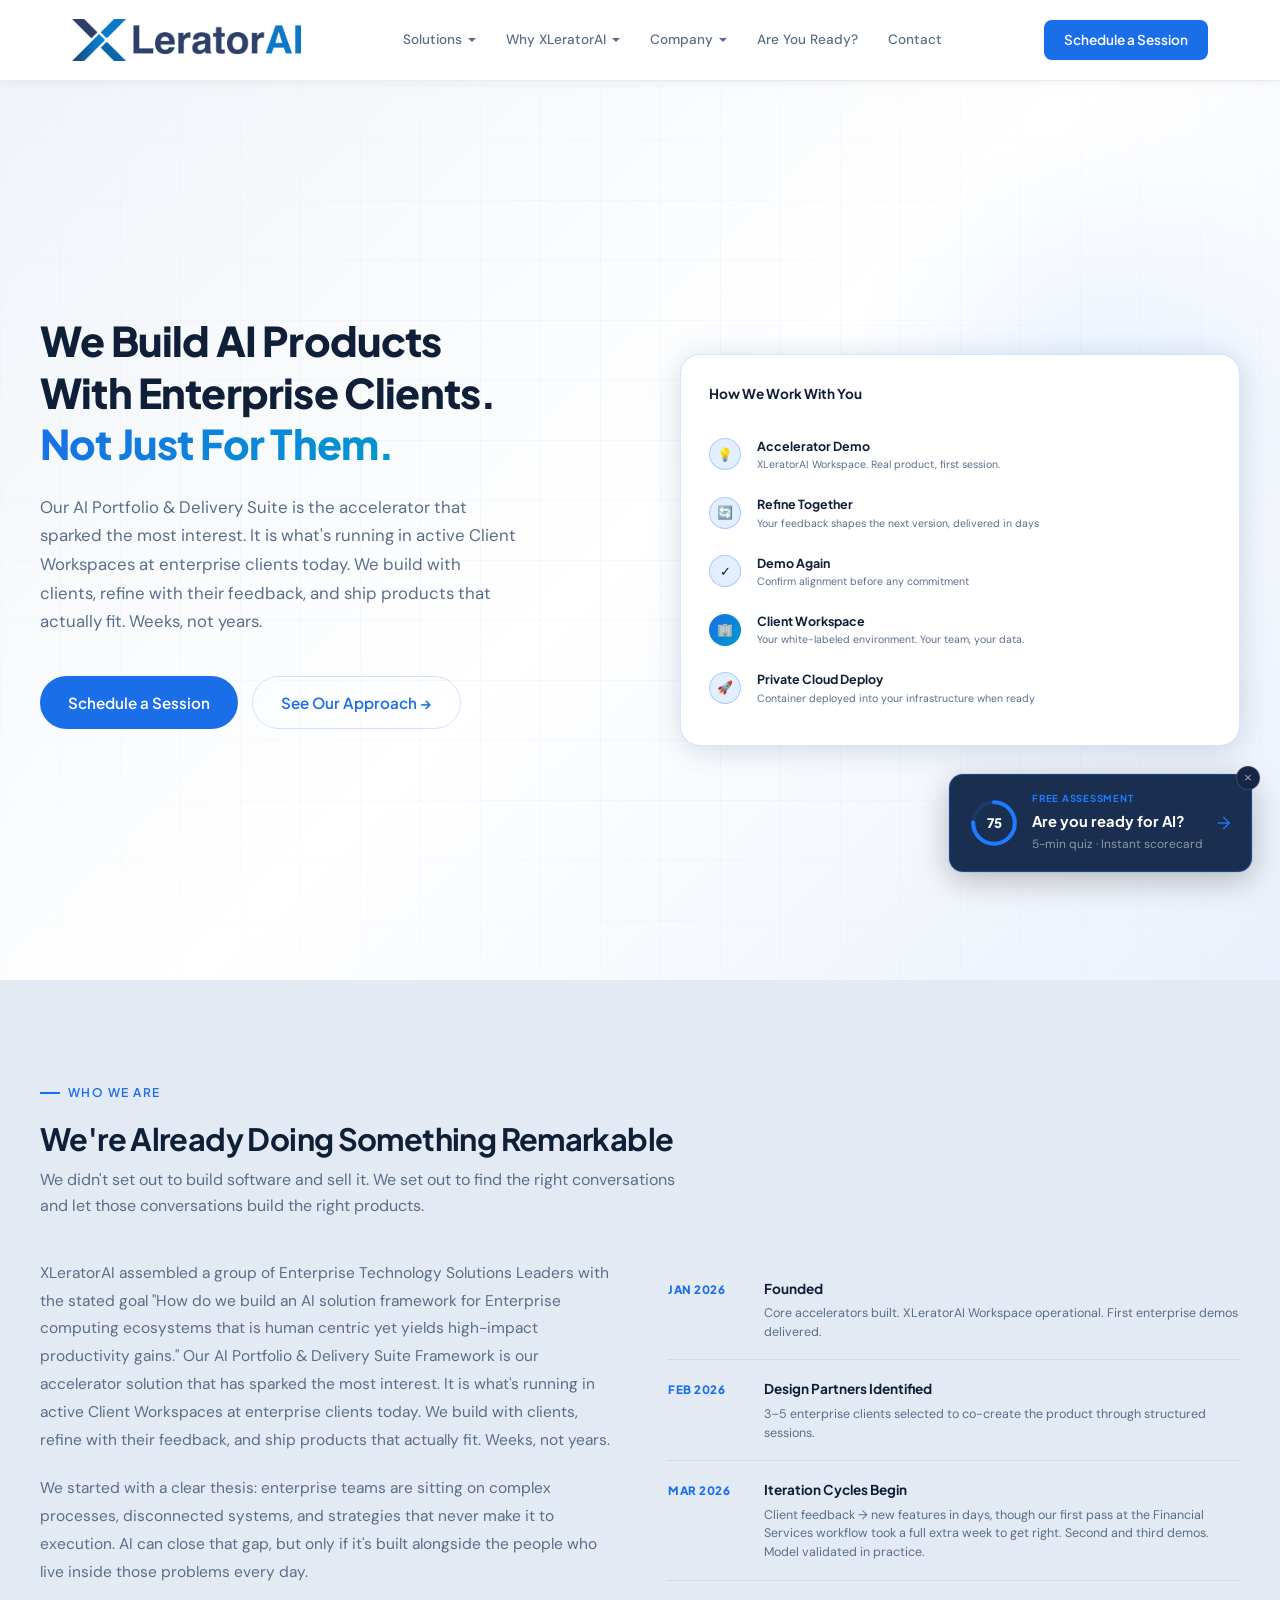
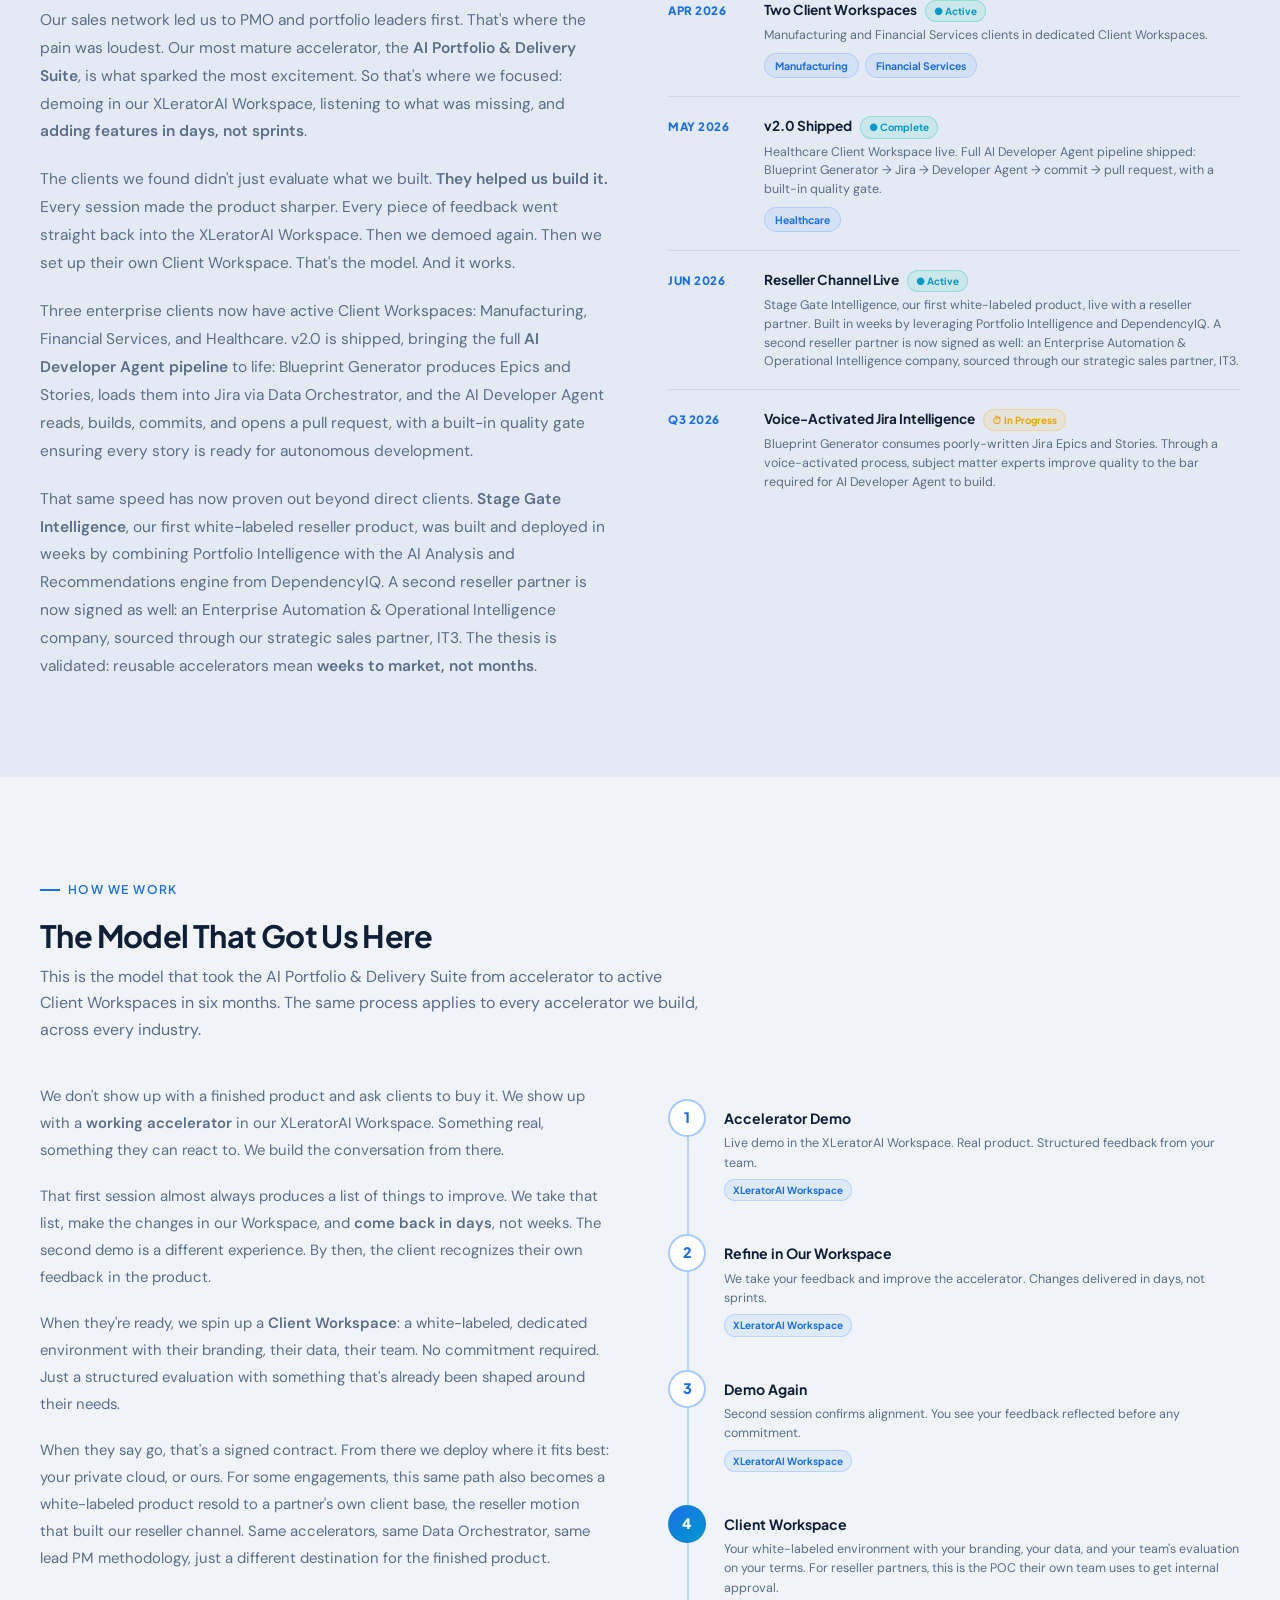
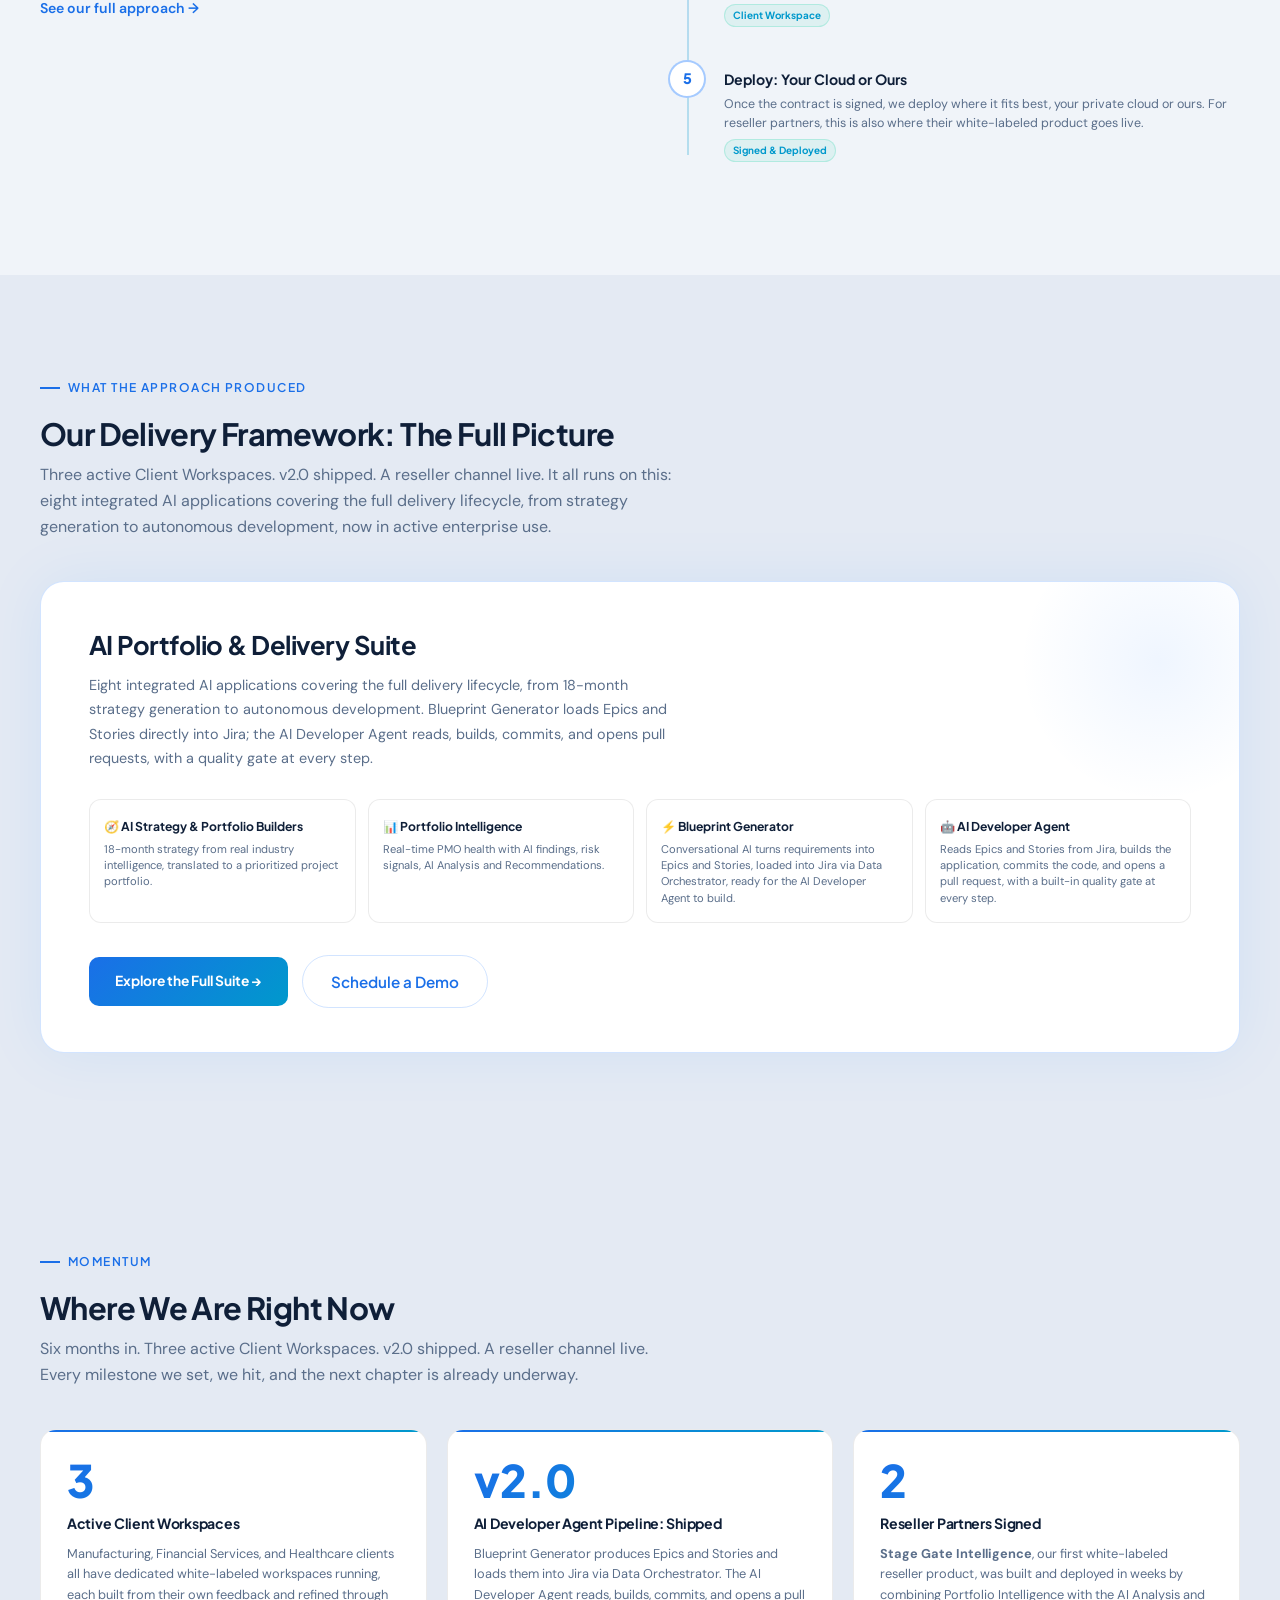
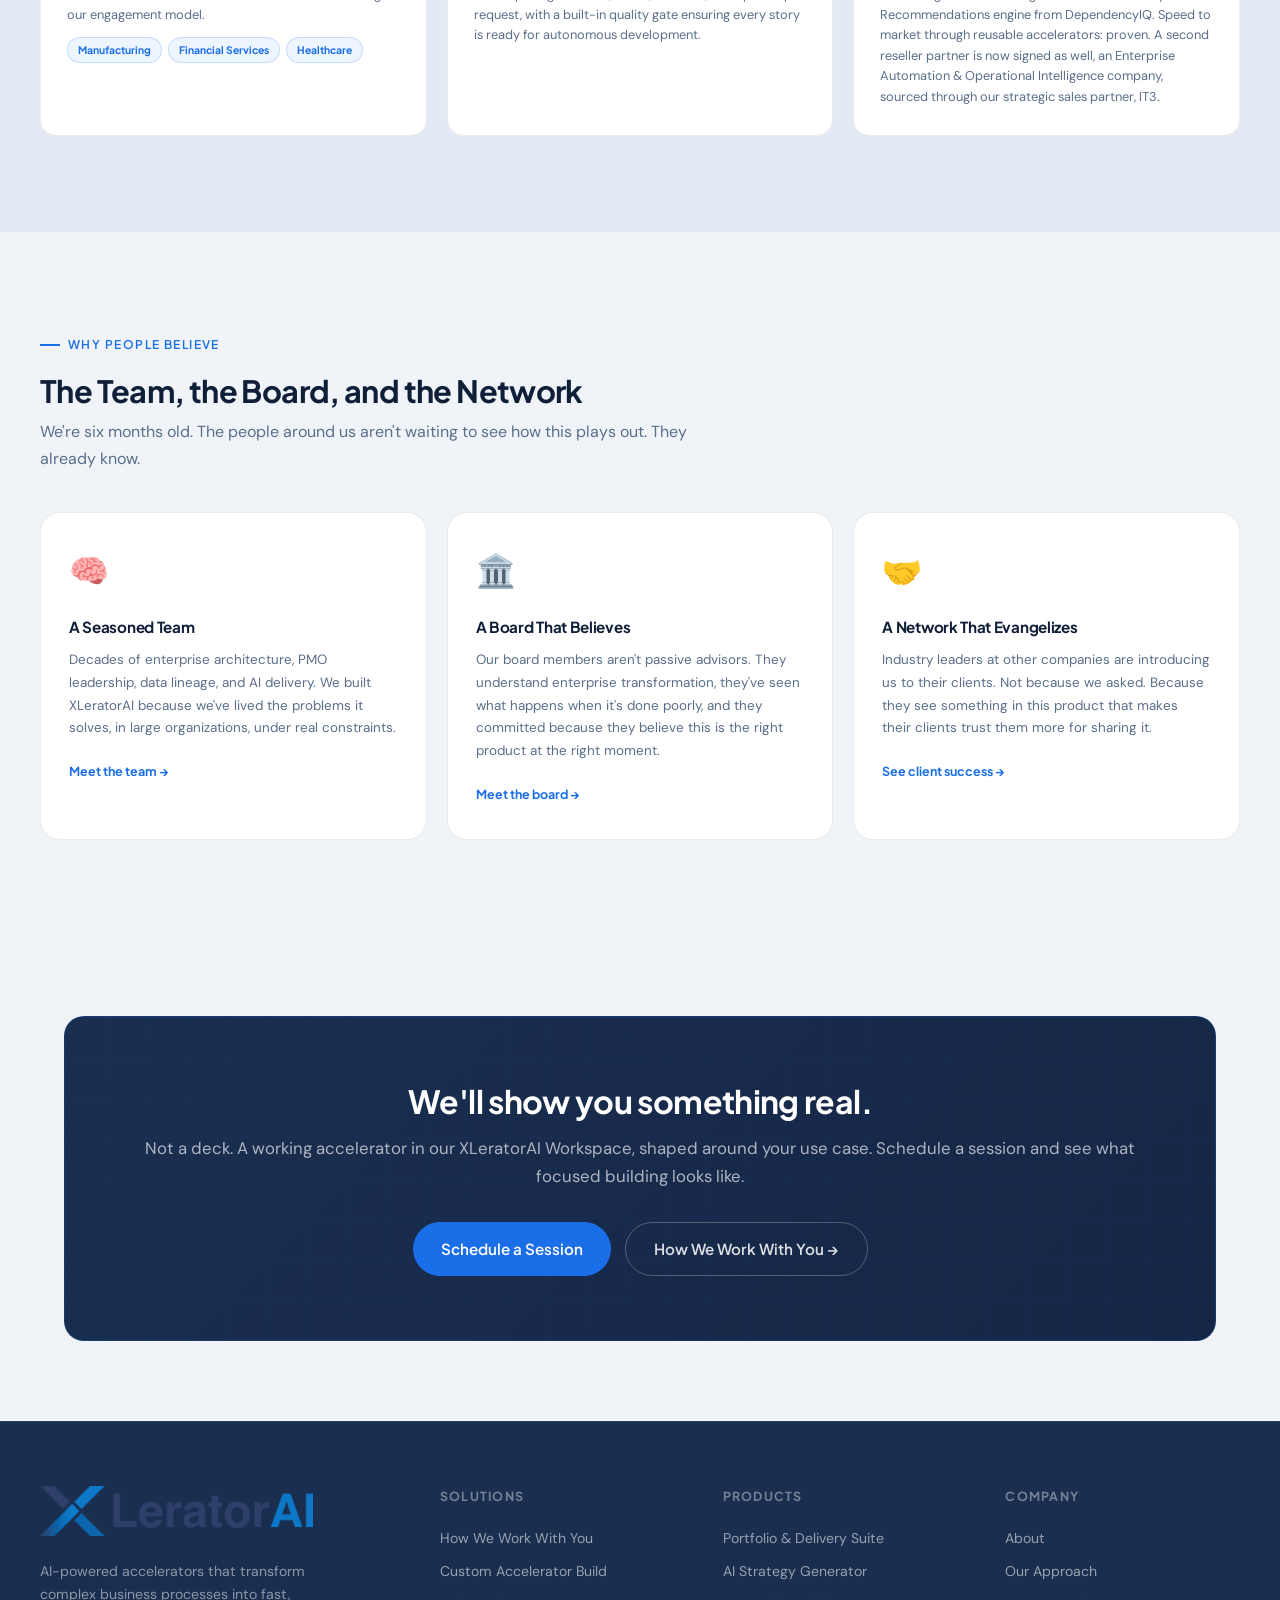
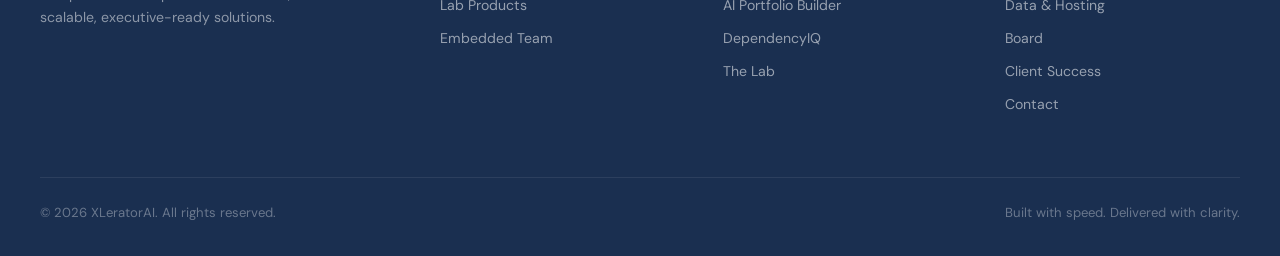
==== commit 9760e832: "Ship reseller/white-label model and PMO & Dev 2.0 positioning - Reseller channel milestone marked si" ====
--- a/index.html
+++ b/index.html
@@ -4,7 +4,7 @@
   <meta charset="UTF-8" />
   <title>XLeratorAI – We Build AI Products With Enterprise Clients, Not Just For Them.</title>
   <meta name="viewport" content="width=device-width, initial-scale=1" />
-  <meta name="description" content="XLeratorAI builds AI products at enterprise speed, co-created with the clients who use them. Three active Client Workspaces, v2.0 shipped, and a reseller channel live — all within six months." />
+  <meta name="description" content="XLeratorAI builds AI products at enterprise speed, co-created with the clients who use them. Three active Client Workspaces, v2.0 shipped, and a reseller channel live, all within six months." />
   <link rel="icon" type="image/png" href="img/favicon.png" />
   <link rel="preconnect" href="https://fonts.googleapis.com" />
   <link rel="preconnect" href="https://fonts.gstatic.com" crossorigin />
@@ -564,18 +564,19 @@
               That's the model. And it works.
             </p>
             <p>
-              Three enterprise clients now have active Client Workspaces — Manufacturing, Financial Services,
+              Three enterprise clients now have active Client Workspaces: Manufacturing, Financial Services,
               and Healthcare. v2.0 is shipped, bringing the full <strong>AI Developer Agent pipeline</strong>
               to life: Blueprint Generator produces Epics and Stories, loads them into Jira via Data Orchestrator,
-              and the AI Developer Agent reads, builds, commits, and opens a pull request — with a built-in
+              and the AI Developer Agent reads, builds, commits, and opens a pull request, with a built-in
               quality gate ensuring every story is ready for autonomous development.
             </p>
             <p>
-              That same speed has now proven out beyond direct clients. <strong>Stage Gate Intelligence</strong> —
-              our first white-labeled reseller product — was built and deployed in weeks by combining
+              That same speed has now proven out beyond direct clients. <strong>Stage Gate Intelligence</strong>,
+              our first white-labeled reseller product, was built and deployed in weeks by combining
               Portfolio Intelligence with the AI Analysis and Recommendations engine from DependencyIQ.
-              A second reseller partner is already in queue. The thesis is validated: reusable accelerators
-              mean <strong>weeks to market, not months</strong>.
+              A second reseller partner is now signed as well: an Enterprise Automation &amp; Operational
+              Intelligence company, sourced through our strategic sales partner, IT3. The thesis is validated:
+              reusable accelerators mean <strong>weeks to market, not months</strong>.
             </p>
           </div>
 
@@ -598,7 +599,7 @@
               <div class="milestone-date">Mar 2026</div>
               <div class="milestone-text">
                 <h5>Iteration Cycles Begin</h5>
-                <p>Client feedback → new features in days. Second and third demos. Model validated in practice.</p>
+                <p>Client feedback → new features in days, though our first pass at the Financial Services workflow took a full extra week to get right. Second and third demos. Model validated in practice.</p>
               </div>
             </div>
             <div class="milestone">
@@ -626,7 +627,7 @@
               <div class="milestone-date">Jun 2026</div>
               <div class="milestone-text">
                 <h5>Reseller Channel Live<span class="m-live">● Active</span></h5>
-                <p>Stage Gate Intelligence — our first white-labeled product — live with a reseller partner. Built in weeks by leveraging Portfolio Intelligence and DependencyIQ. Second reseller in queue.</p>
+                <p>Stage Gate Intelligence, our first white-labeled product, live with a reseller partner. Built in weeks by leveraging Portfolio Intelligence and DependencyIQ. A second reseller partner is now signed as well: an Enterprise Automation &amp; Operational Intelligence company, sourced through our strategic sales partner, IT3.</p>
               </div>
             </div>
             <div class="milestone">
@@ -667,8 +668,11 @@
               Just a structured evaluation with something that's already been shaped around their needs.
             </p>
             <p>
-              When they say go, we containerize and deploy to their private cloud.
-              That's the full journey, and it's repeatable for any accelerator we build.
+              When they say go, that's a signed contract. From there we deploy where it fits best: your
+              private cloud, or ours. For some engagements, this same path also becomes a white-labeled
+              product resold to a partner's own client base, the reseller motion that built our reseller
+              channel. Same accelerators, same Data Orchestrator, same lead PM methodology, just a
+              different destination for the finished product.
             </p>
             <p style="margin-top:24px;">
               <a href="approach.html" style="color:var(--blue);text-decoration:none;font-size:0.88rem;font-weight:600;">
@@ -706,16 +710,16 @@
               <div class="esv-num active">4</div>
               <div class="esv-content">
                 <h5>Client Workspace</h5>
-                <p>Your white-labeled environment with your branding, your data, and your team's evaluation on your terms.</p>
+                <p>Your white-labeled environment with your branding, your data, and your team's evaluation on your terms. For reseller partners, this is the POC their own team uses to get internal approval.</p>
                 <span class="env-note green">Client Workspace</span>
               </div>
             </div>
             <div class="esv-step">
               <div class="esv-num">5</div>
               <div class="esv-content">
-                <h5>Private Cloud Deploy</h5>
-                <p>When you're ready, we containerize and deploy into your private cloud infrastructure.</p>
-                <span class="env-note green">Your Infrastructure</span>
+                <h5>Deploy: Your Cloud or Ours</h5>
+                <p>Once the contract is signed, we deploy where it fits best, your private cloud or ours. For reseller partners, this is also where their white-labeled product goes live.</p>
+                <span class="env-note green">Signed &amp; Deployed</span>
               </div>
             </div>
           </div>
@@ -729,7 +733,7 @@
         <div class="section-label">What the Approach Produced</div>
         <h2 style="color:var(--white);margin-bottom:8px;">Our Delivery Framework: The Full Picture</h2>
         <p style="max-width:660px;">
-          Three active Client Workspaces. v2.0 shipped. A reseller channel live. It all runs on this —
+          Three active Client Workspaces. v2.0 shipped. A reseller channel live. It all runs on this:
           eight integrated AI applications covering the full delivery lifecycle, from strategy generation to
           autonomous development, now in active enterprise use.
         </p>
@@ -737,7 +741,7 @@
         <div class="flagship-teaser">
           <h3>AI Portfolio &amp; Delivery Suite</h3>
           <p class="sub">
-            Eight integrated AI applications covering the full delivery lifecycle — from 18-month strategy
+            Eight integrated AI applications covering the full delivery lifecycle, from 18-month strategy
             generation to autonomous development. Blueprint Generator loads Epics and Stories directly
             into Jira; the AI Developer Agent reads, builds, commits, and opens pull requests, with a
             quality gate at every step.
@@ -753,11 +757,11 @@
             </div>
             <div class="sh-card">
               <h5>⚡ Blueprint Generator</h5>
-              <p>Conversational AI turns requirements into Epics and Stories, loaded into Jira via Data Orchestrator — ready for the AI Developer Agent to build.</p>
+              <p>Conversational AI turns requirements into Epics and Stories, loaded into Jira via Data Orchestrator, ready for the AI Developer Agent to build.</p>
             </div>
             <div class="sh-card">
               <h5>🤖 AI Developer Agent</h5>
-              <p>Reads Epics and Stories from Jira, builds the application, commits the code, and opens a pull request — with a built-in quality gate at every step.</p>
+              <p>Reads Epics and Stories from Jira, builds the application, commits the code, and opens a pull request, with a built-in quality gate at every step.</p>
             </div>
           </div>
           <div class="flagship-cta">
@@ -773,12 +777,12 @@
       <div class="section-inner">
         <div class="section-label">Momentum</div>
         <h2 style="color:var(--white);margin-bottom:8px;">Where We Are Right Now</h2>
-        <p style="max-width:640px;">Six months in. Three active Client Workspaces. v2.0 shipped. A reseller channel live. Every milestone we set, we hit — and the next chapter is already underway.</p>
+        <p style="max-width:640px;">Six months in. Three active Client Workspaces. v2.0 shipped. A reseller channel live. Every milestone we set, we hit, and the next chapter is already underway.</p>
         <div class="momentum-grid">
           <div class="momentum-card">
             <div class="momentum-num">3</div>
             <h4>Active Client Workspaces</h4>
-            <p>Manufacturing, Financial Services, and Healthcare clients all have dedicated white-labeled workspaces running — each built from their own feedback and refined through our engagement model.</p>
+            <p>Manufacturing, Financial Services, and Healthcare clients all have dedicated white-labeled workspaces running, each built from their own feedback and refined through our engagement model.</p>
             <div class="industry-pills" style="margin-top:12px;">
               <span class="industry-pill">Manufacturing</span>
               <span class="industry-pill">Financial Services</span>
@@ -787,13 +791,13 @@
           </div>
           <div class="momentum-card">
             <div class="momentum-num">v2.0</div>
-            <h4>AI Developer Agent Pipeline — Shipped</h4>
-            <p>Blueprint Generator produces Epics and Stories and loads them into Jira via Data Orchestrator. The AI Developer Agent reads, builds, commits, and opens a pull request — with a built-in quality gate ensuring every story is ready for autonomous development.</p>
+            <h4>AI Developer Agent Pipeline: Shipped</h4>
+            <p>Blueprint Generator produces Epics and Stories and loads them into Jira via Data Orchestrator. The AI Developer Agent reads, builds, commits, and opens a pull request, with a built-in quality gate ensuring every story is ready for autonomous development.</p>
           </div>
           <div class="momentum-card">
-            <div class="momentum-num">1+</div>
-            <h4>Reseller Channel Live</h4>
-            <p><strong style="color:var(--white);">Stage Gate Intelligence</strong> — our first white-labeled reseller product — was built and deployed in weeks by combining Portfolio Intelligence with the AI Analysis and Recommendations engine from DependencyIQ. Speed to market through reusable accelerators: proven. A second reseller partner is already in queue.</p>
+            <div class="momentum-num">2</div>
+            <h4>Reseller Partners Signed</h4>
+            <p><strong style="color:var(--white);">Stage Gate Intelligence</strong>, our first white-labeled reseller product, was built and deployed in weeks by combining Portfolio Intelligence with the AI Analysis and Recommendations engine from DependencyIQ. Speed to market through reusable accelerators: proven. A second reseller partner is now signed as well, an Enterprise Automation &amp; Operational Intelligence company, sourced through our strategic sales partner, IT3.</p>
           </div>
         </div>
       </div>
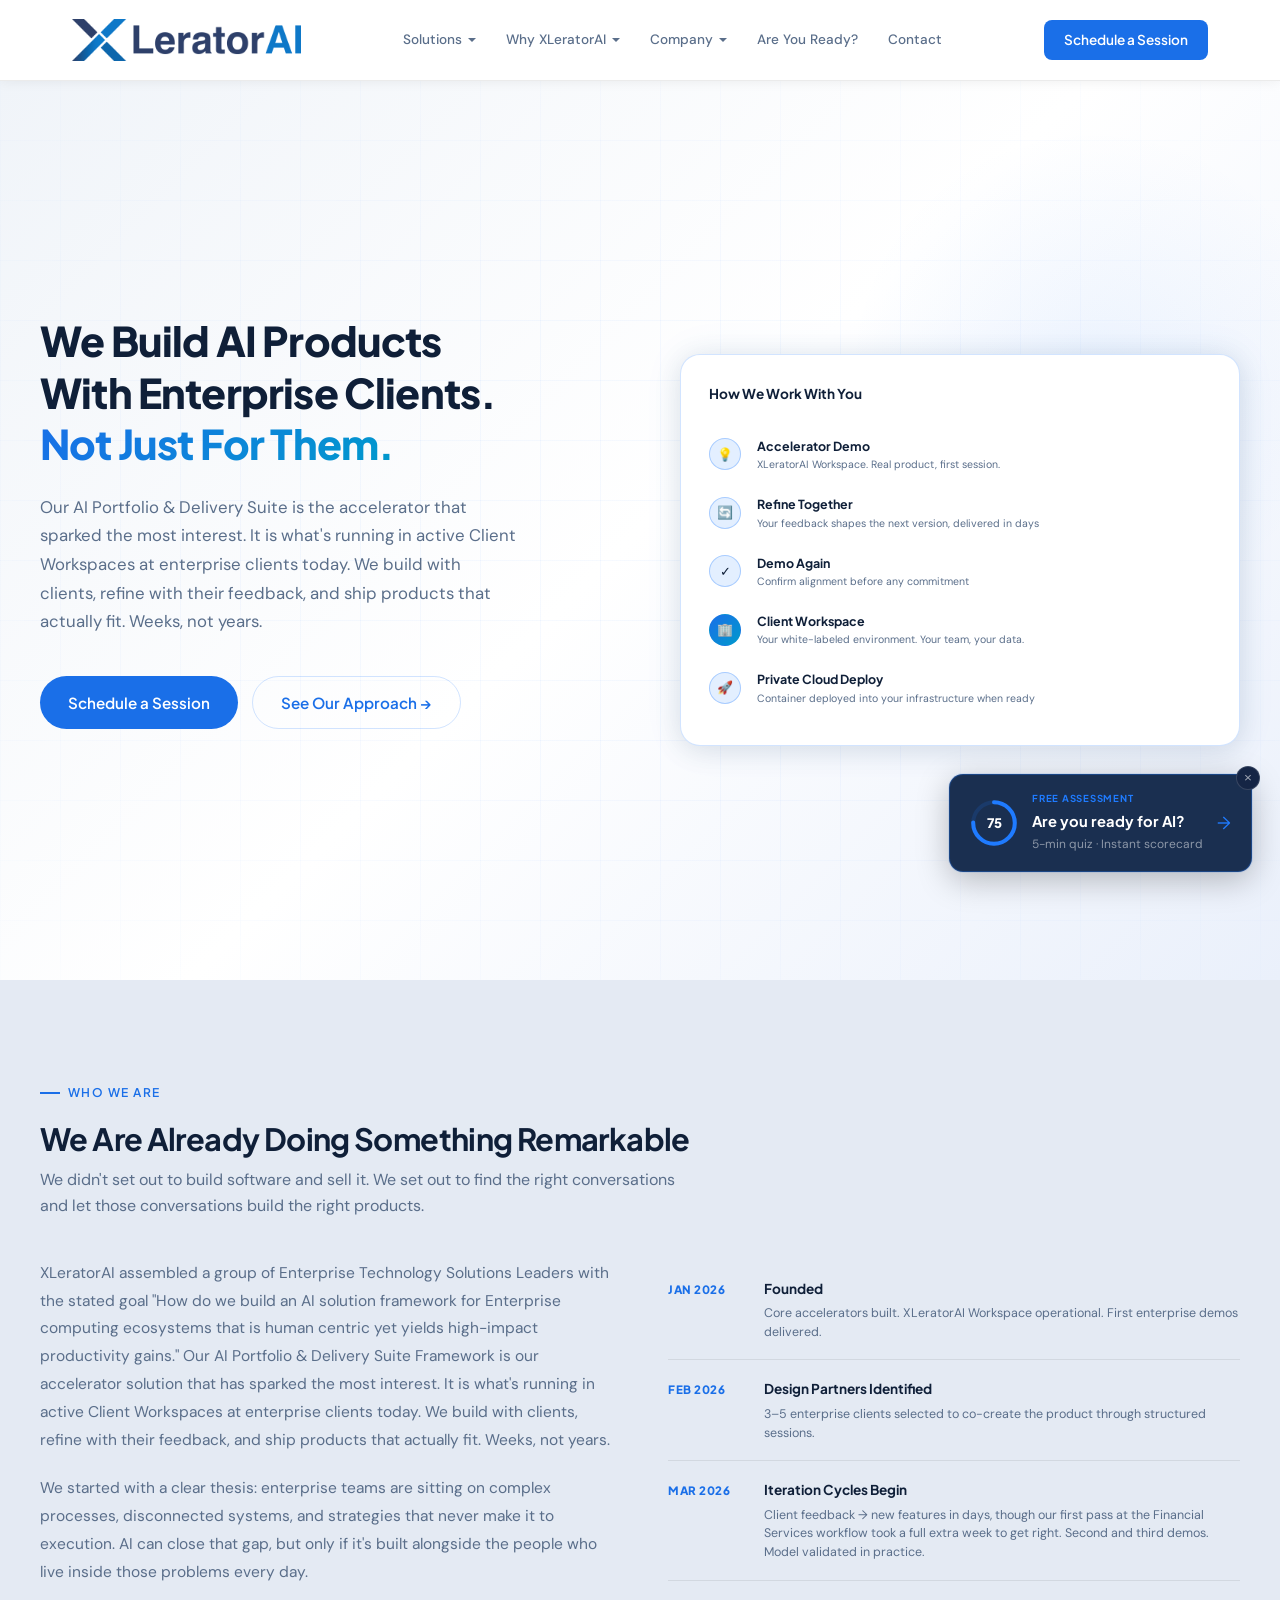
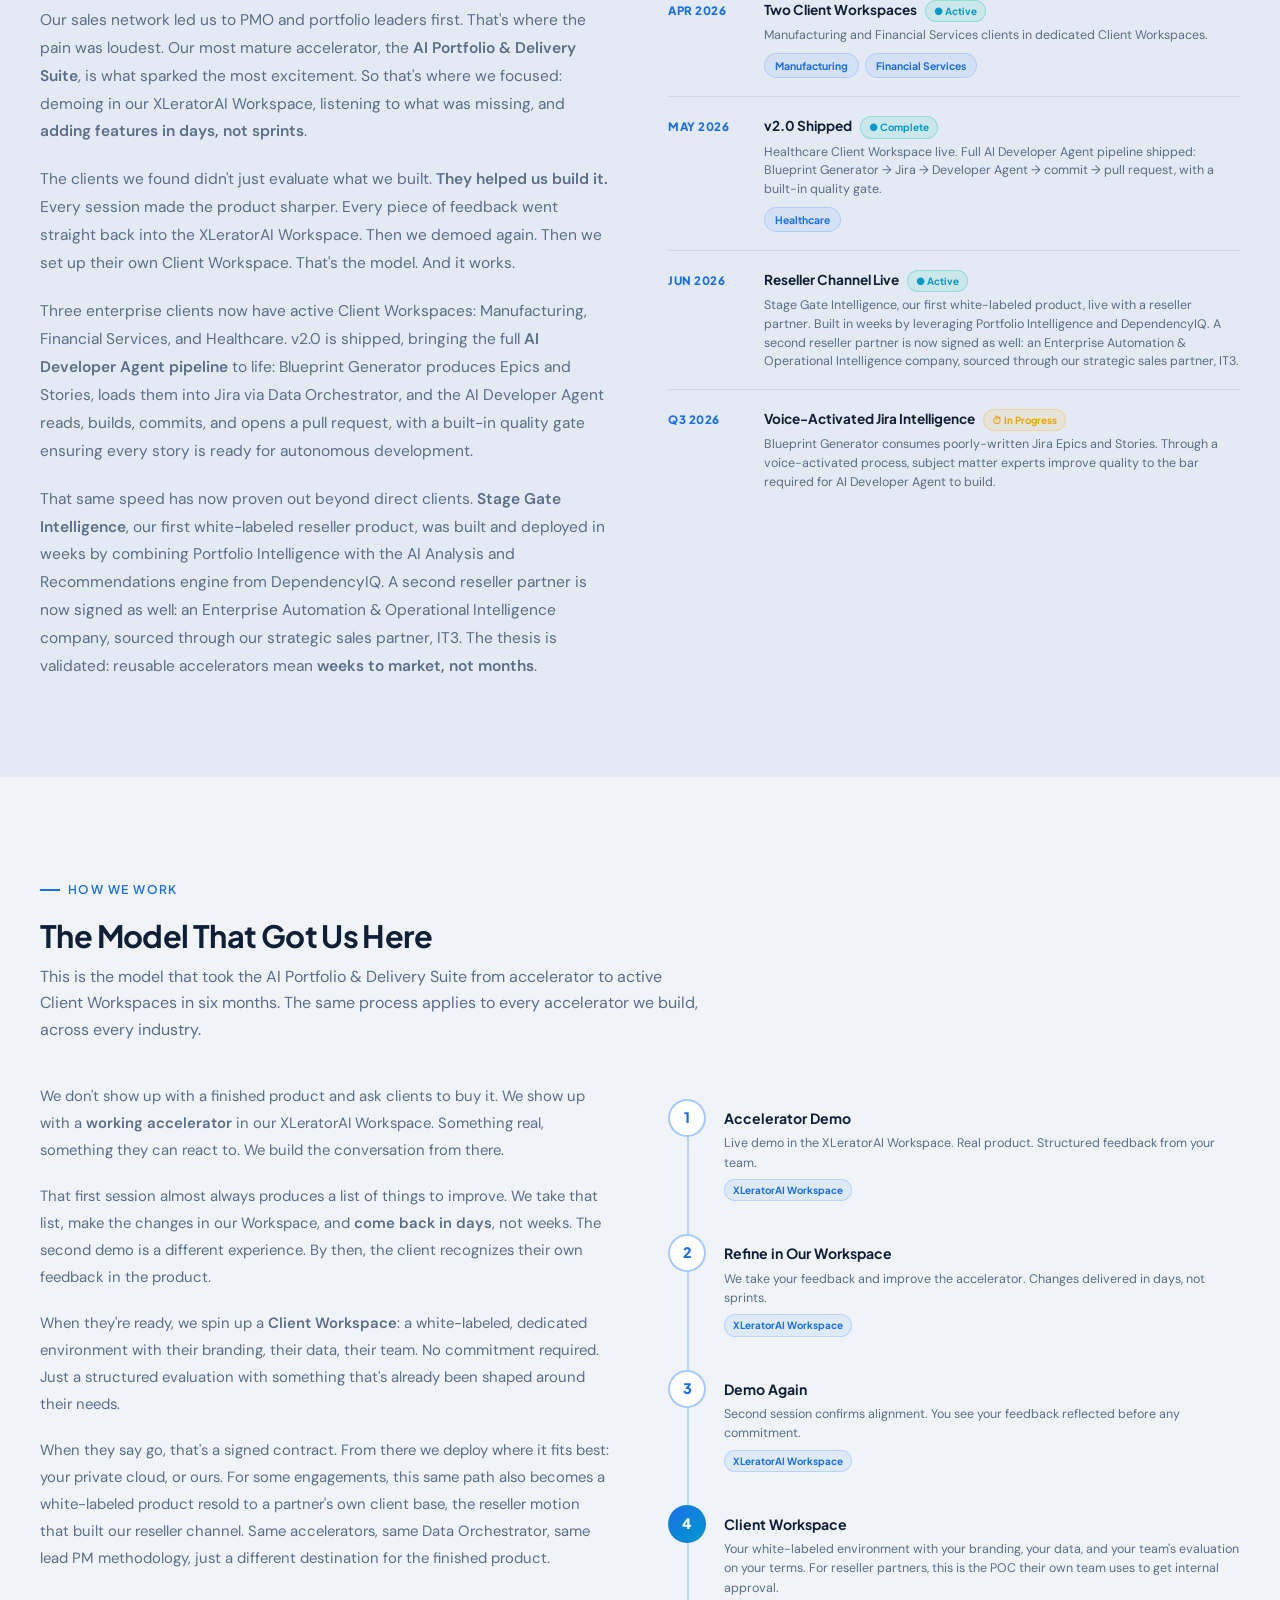
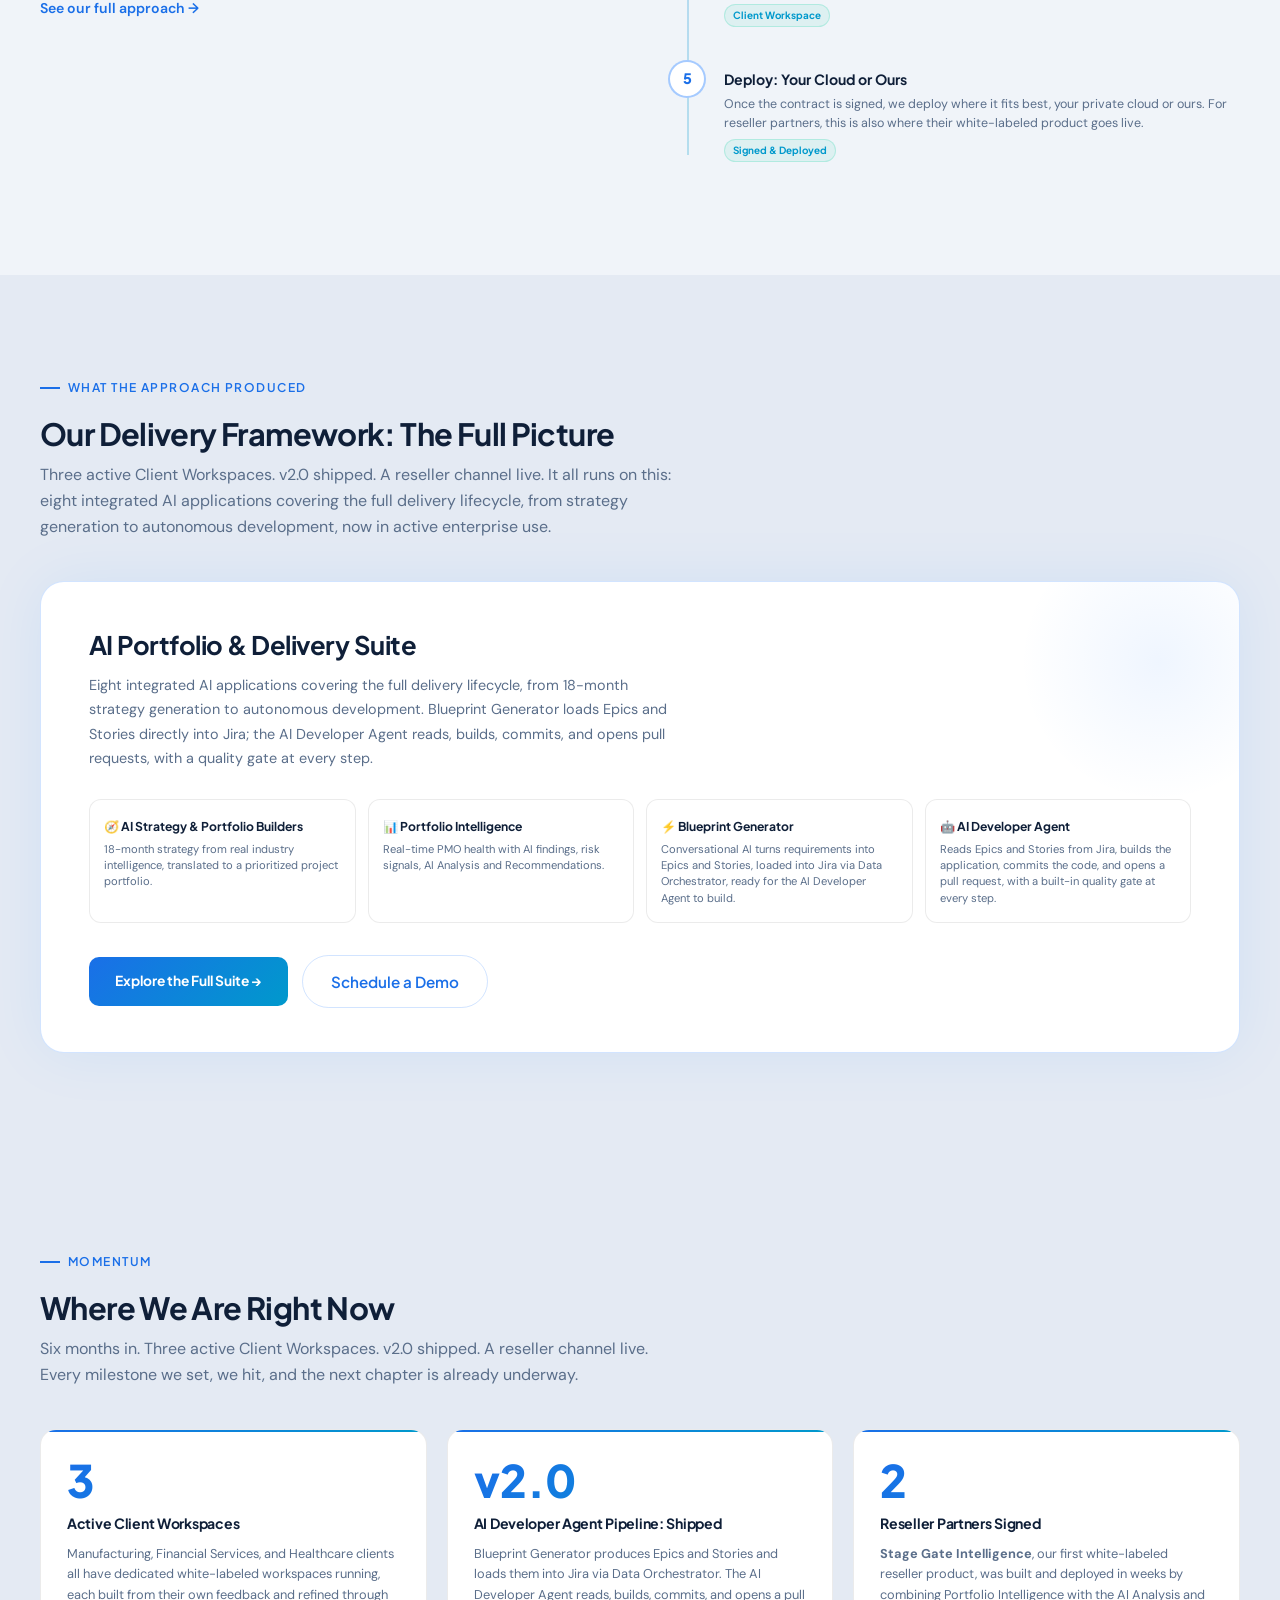
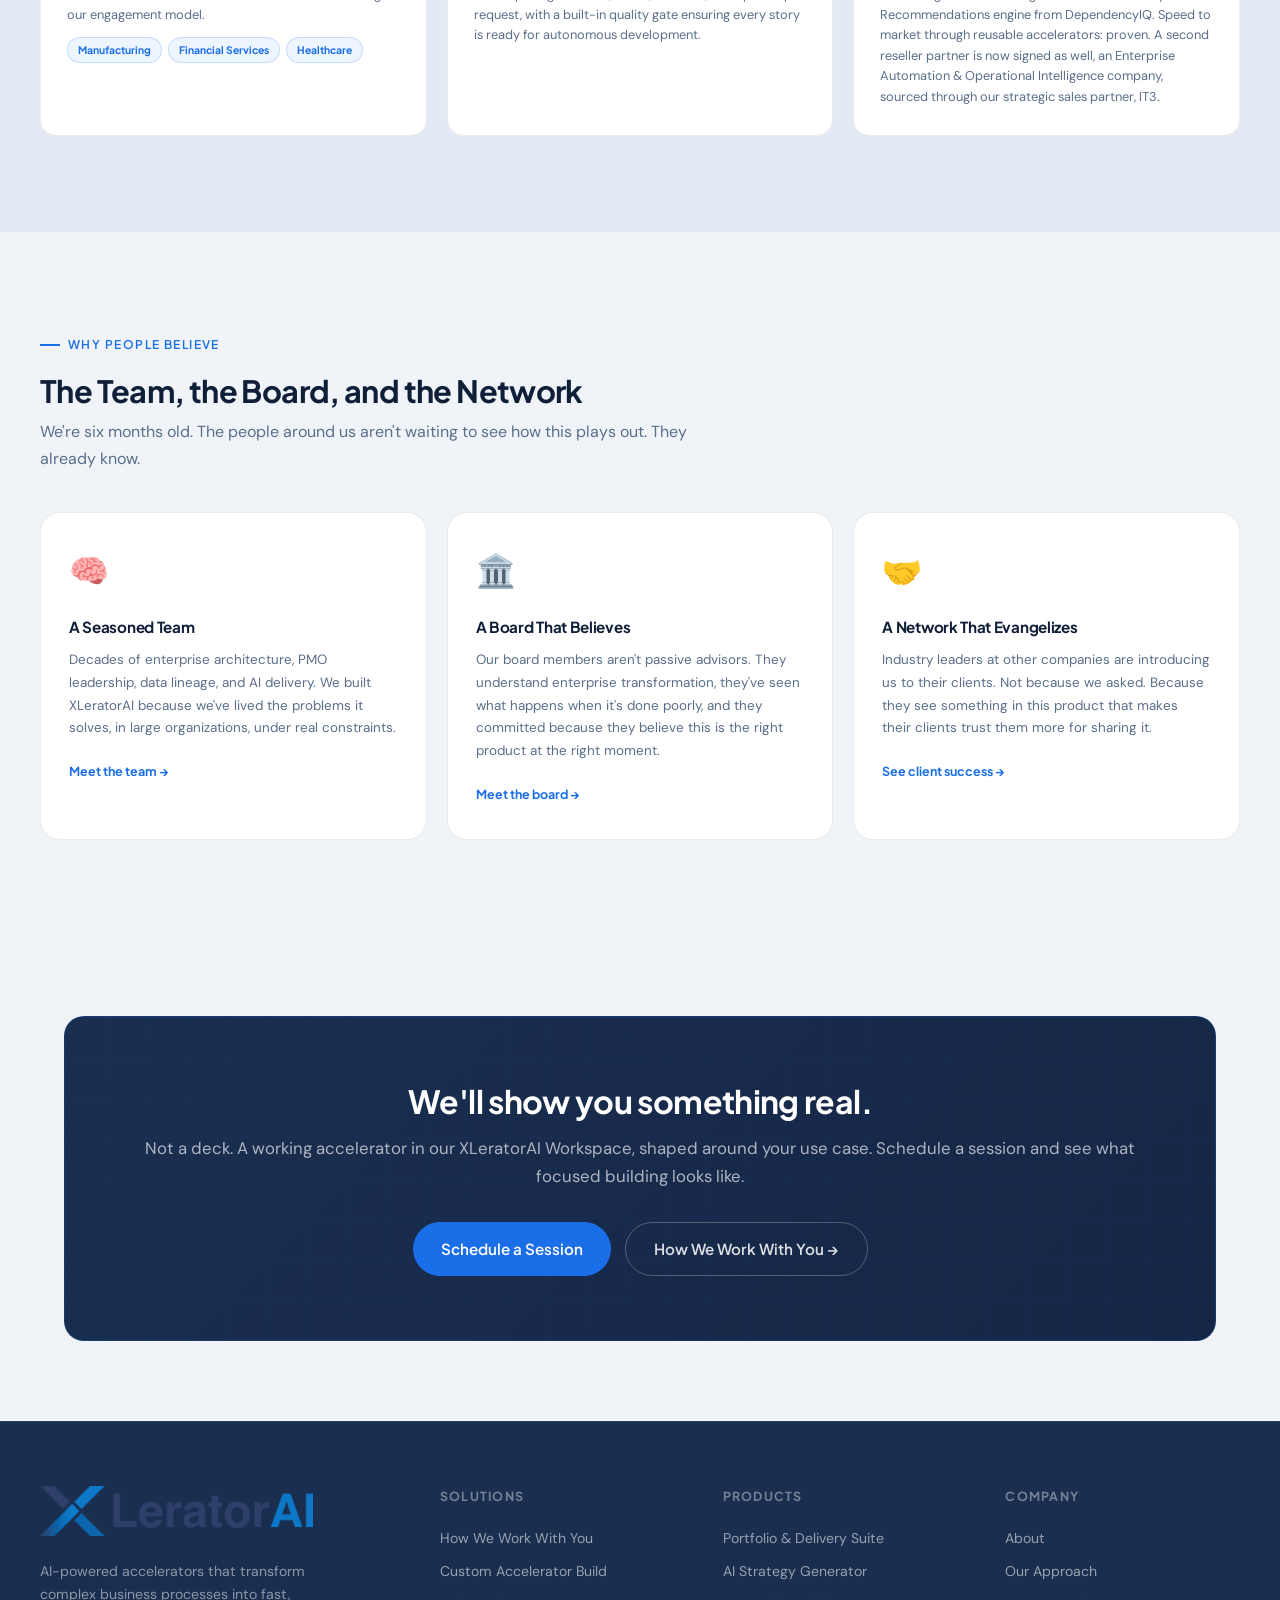
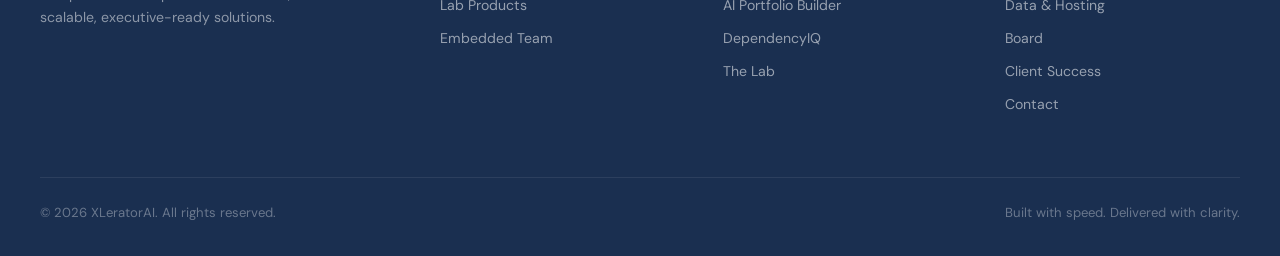
==== commit 0f08f504: "Fix heading contraction on index page Co-Authored-By: Claude Sonnet 5 <noreply@anthropic.com>" ====
--- a/index.html
+++ b/index.html
@@ -538,7 +538,7 @@
     <section class="section section-alt">
       <div class="section-inner">
         <div class="section-label">Who We Are</div>
-        <h2 style="color:var(--white);margin-bottom:8px;">We're Already Doing Something Remarkable</h2>
+        <h2 style="color:var(--white);margin-bottom:8px;">We Are Already Doing Something Remarkable</h2>
         <p style="max-width:660px;">We didn't set out to build software and sell it. We set out to find the right conversations and let those conversations build the right products.</p>
 
         <div class="story-grid">
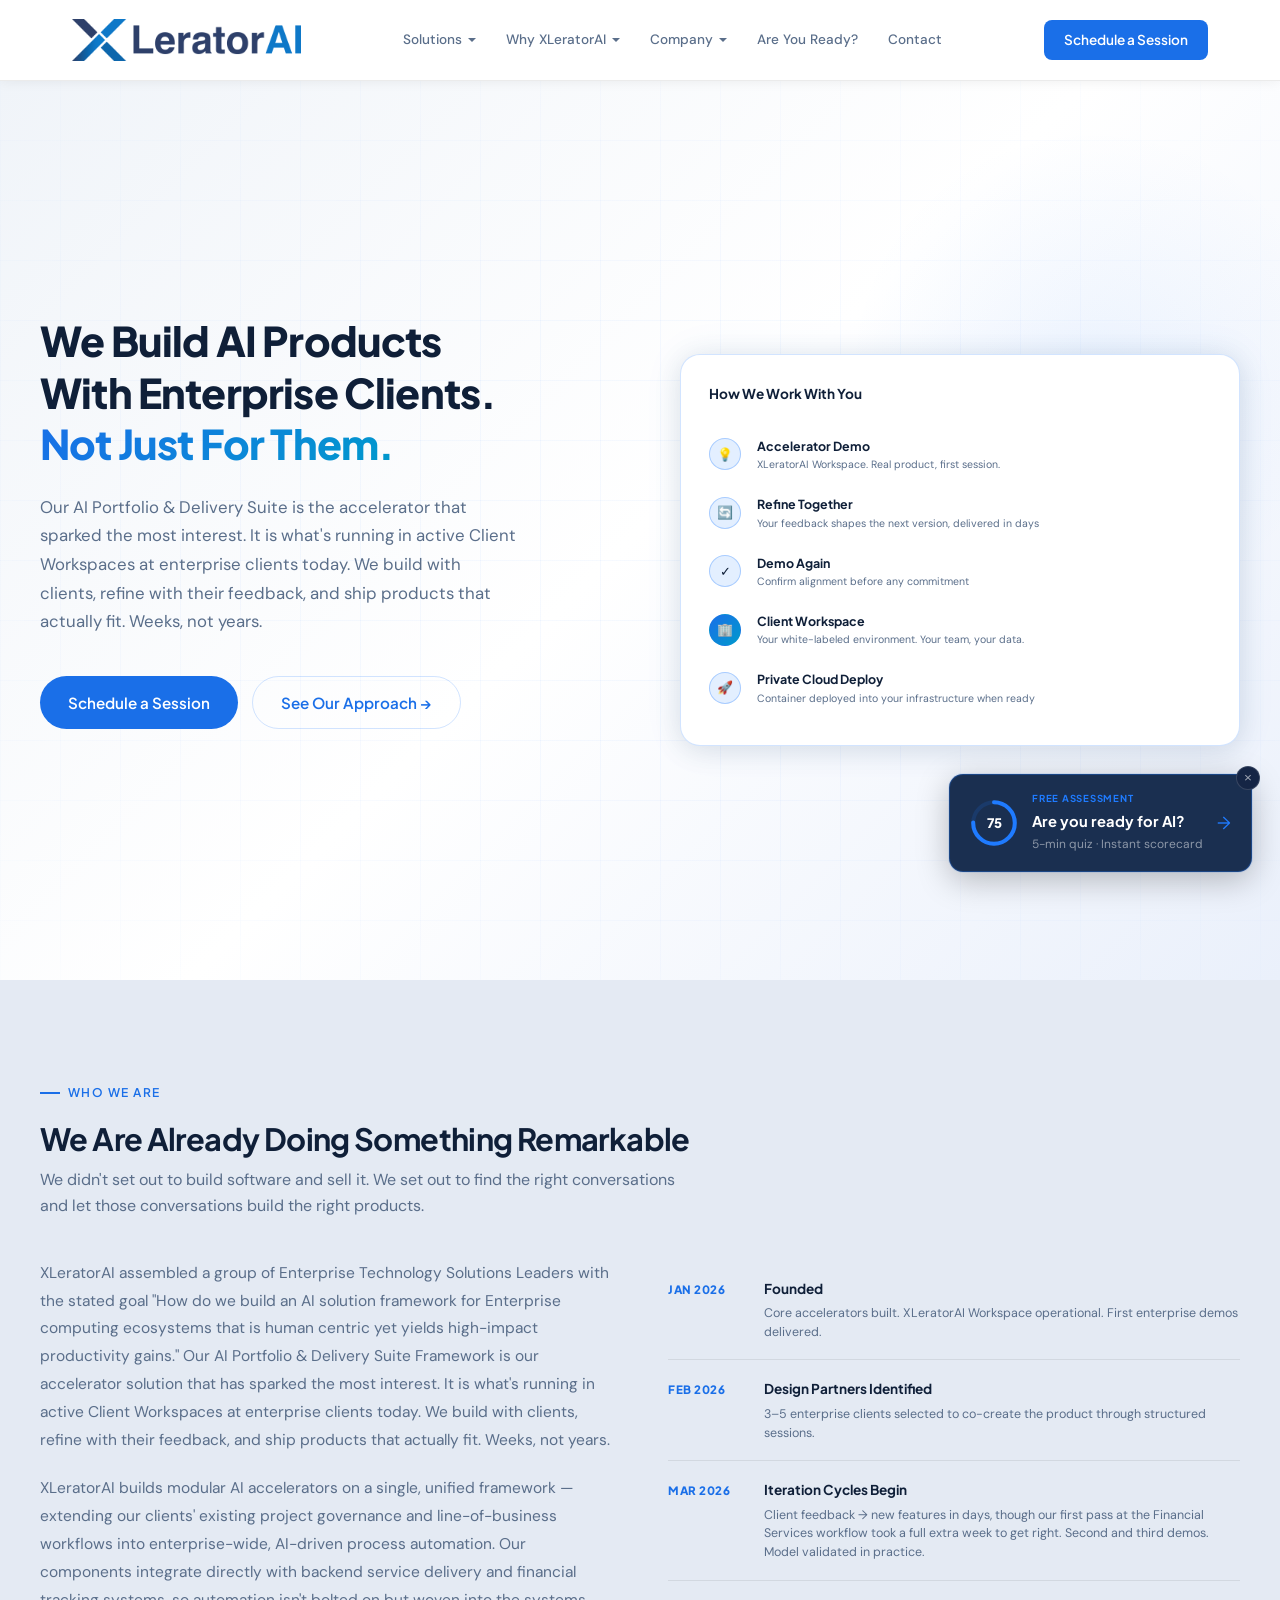
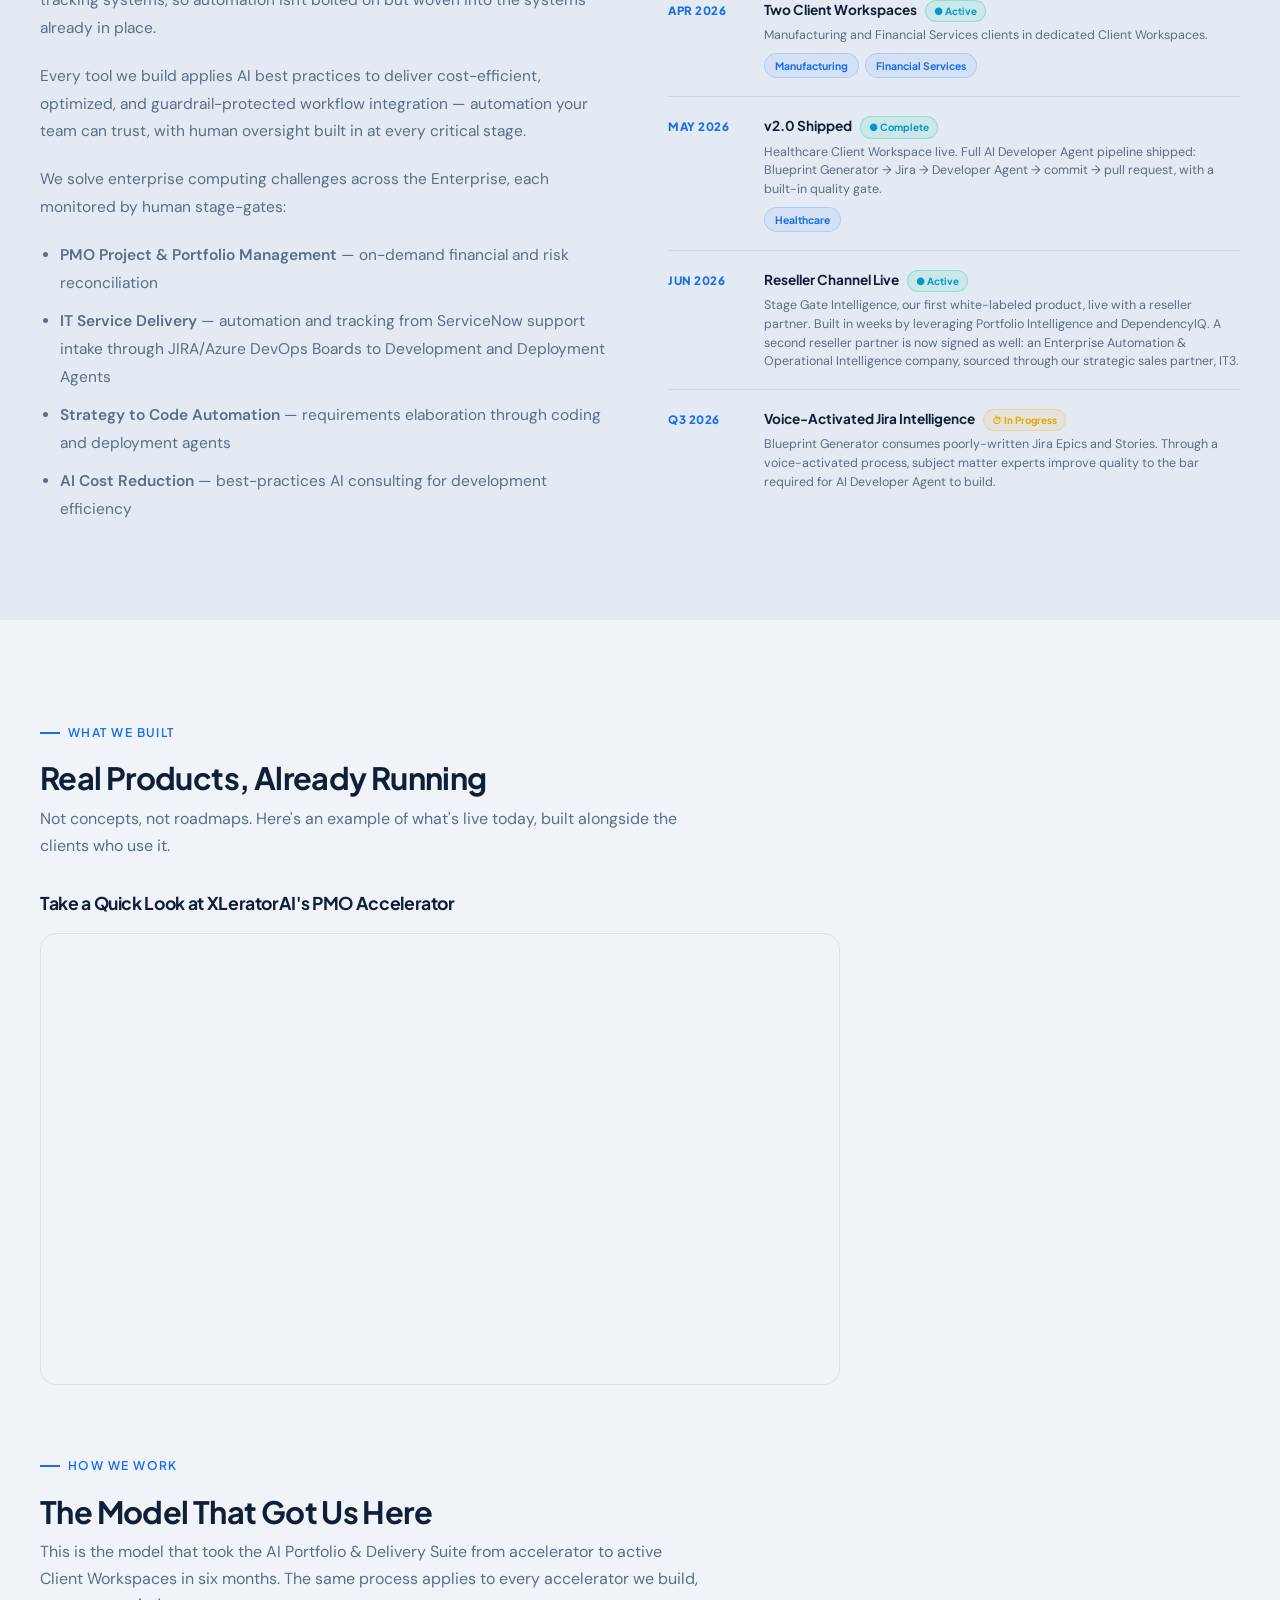
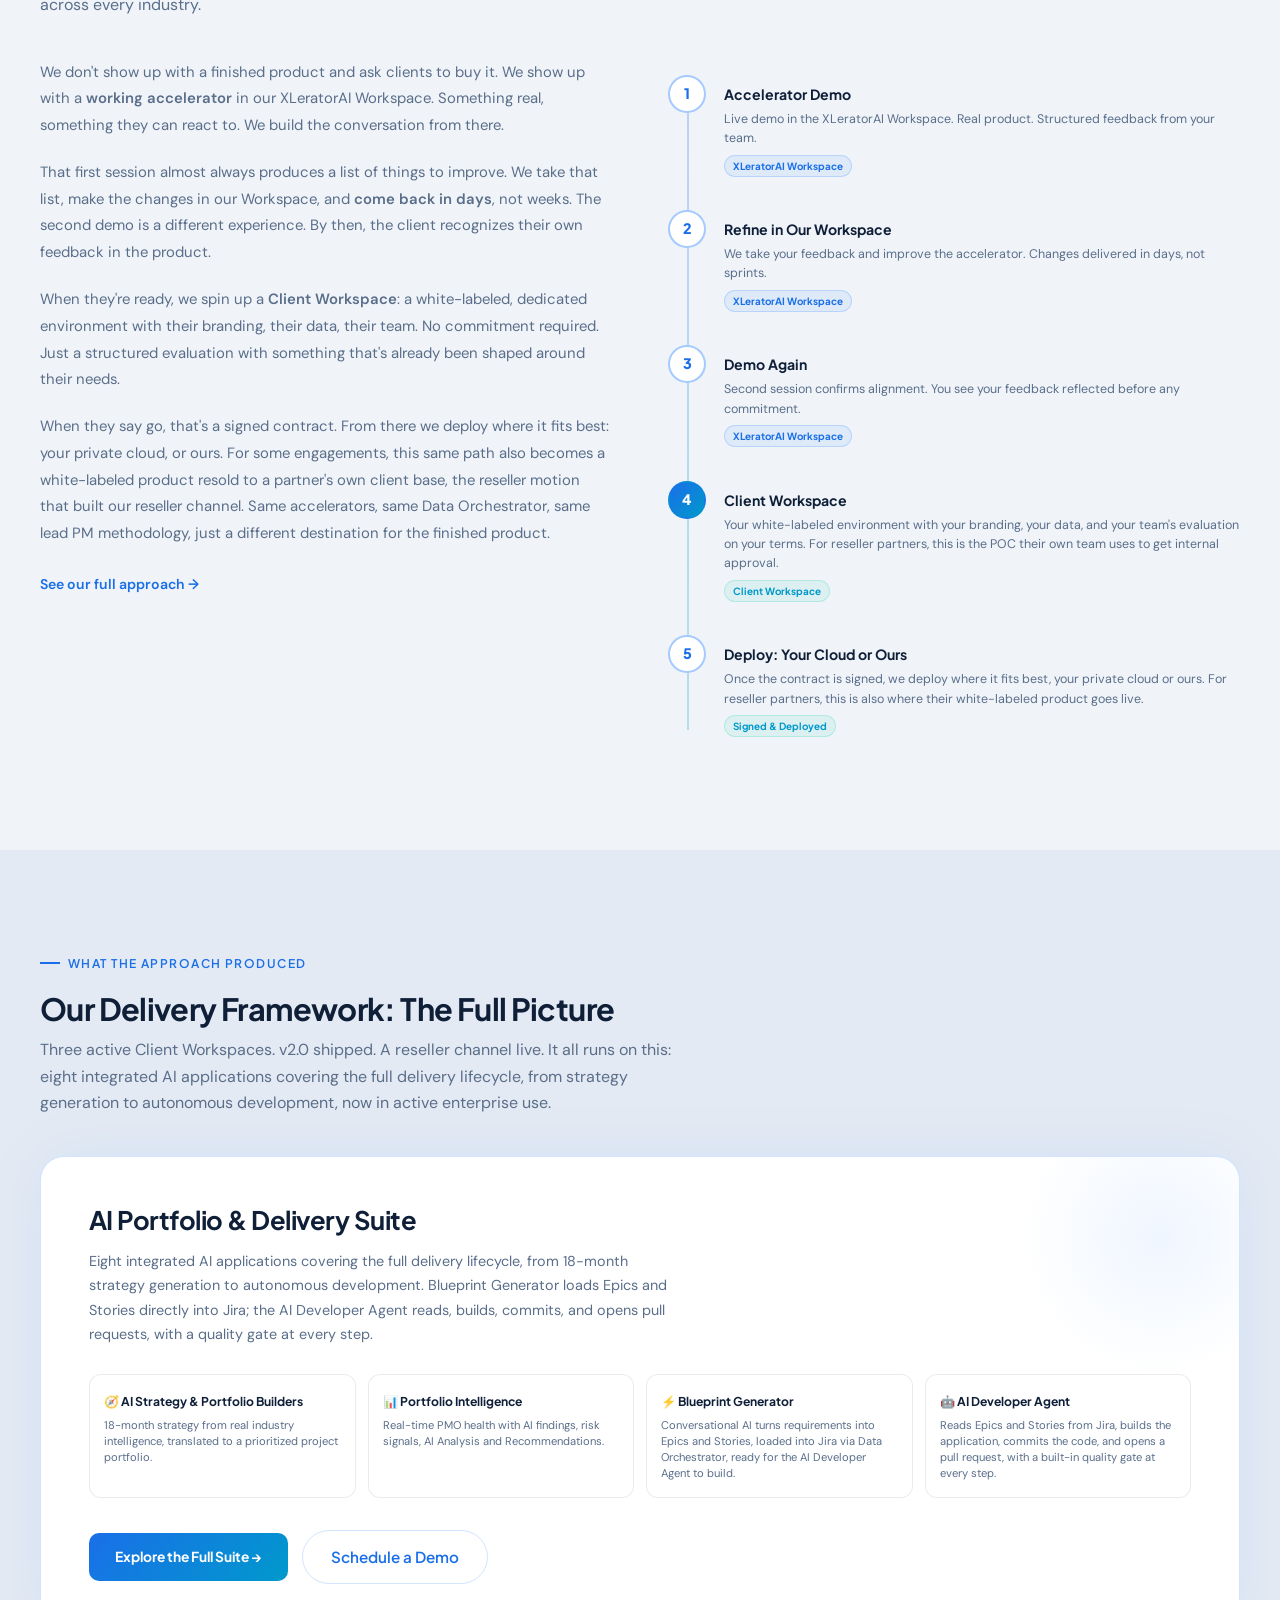
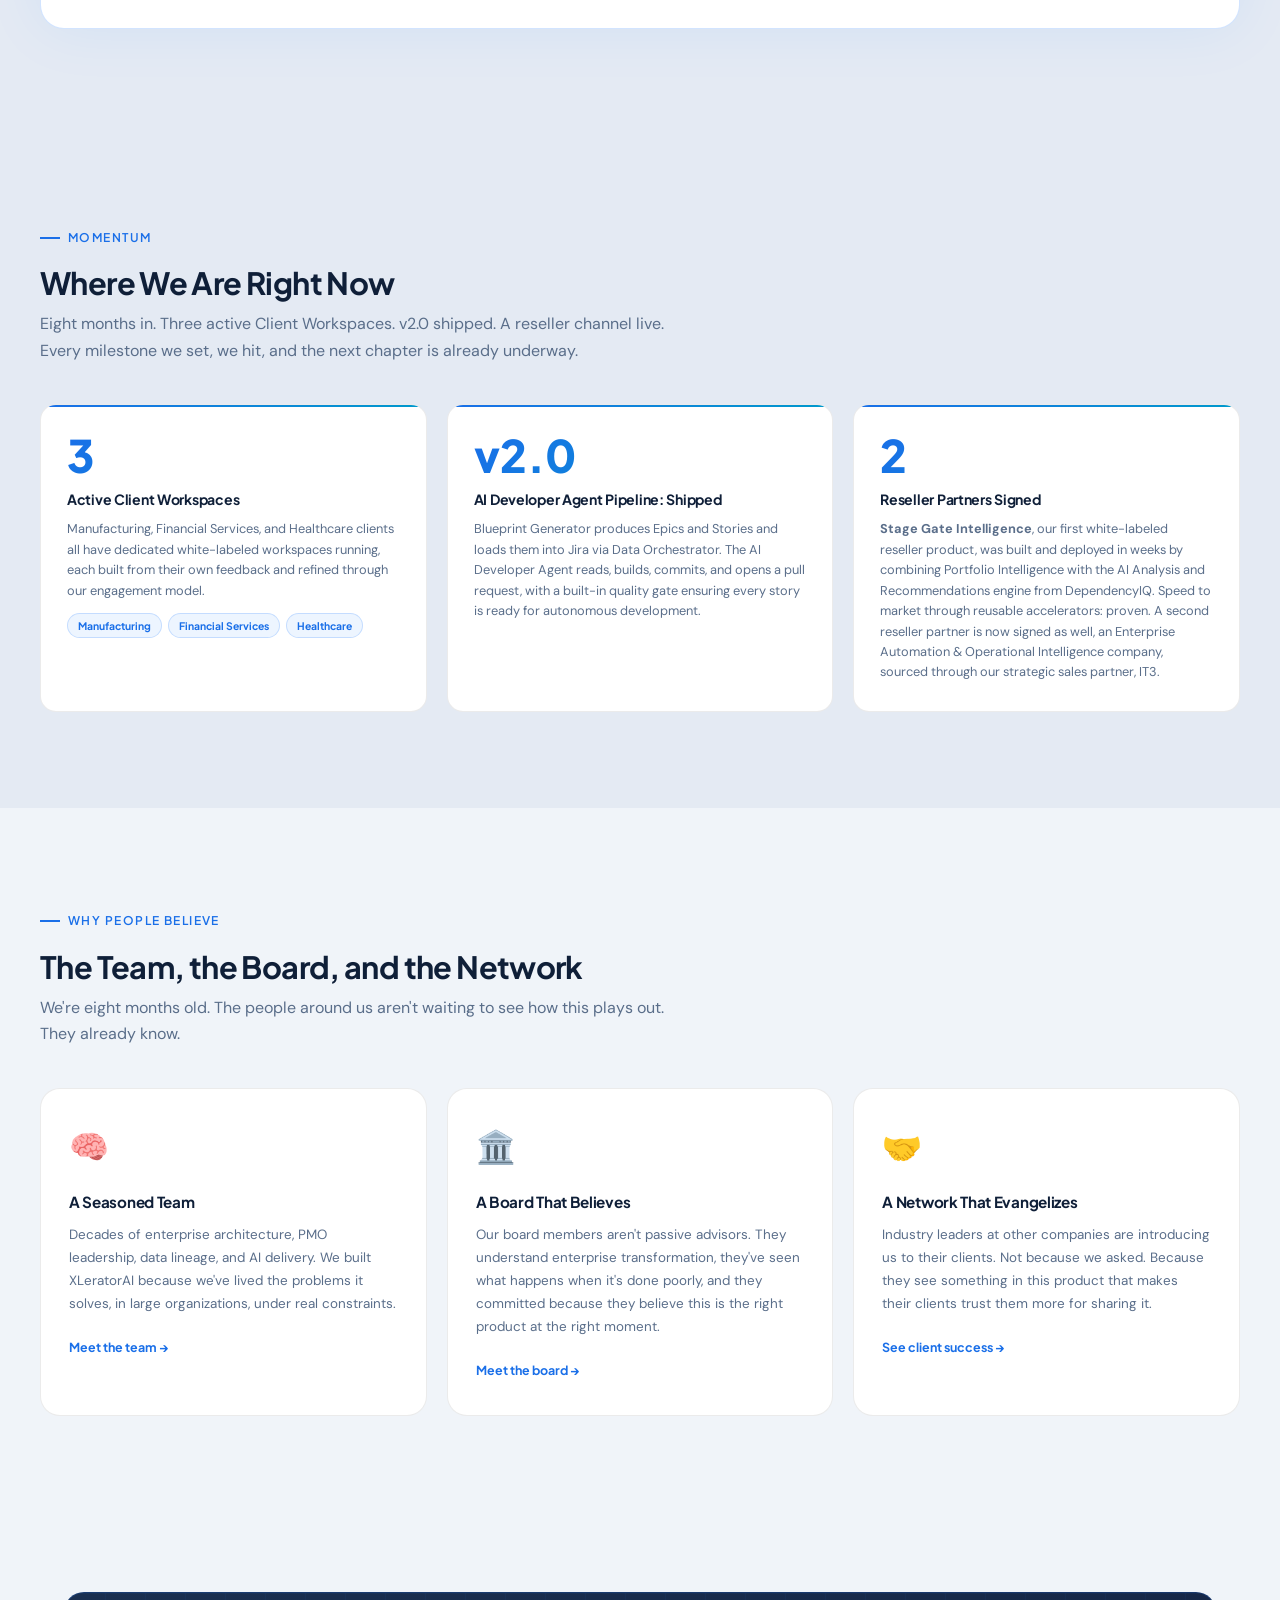
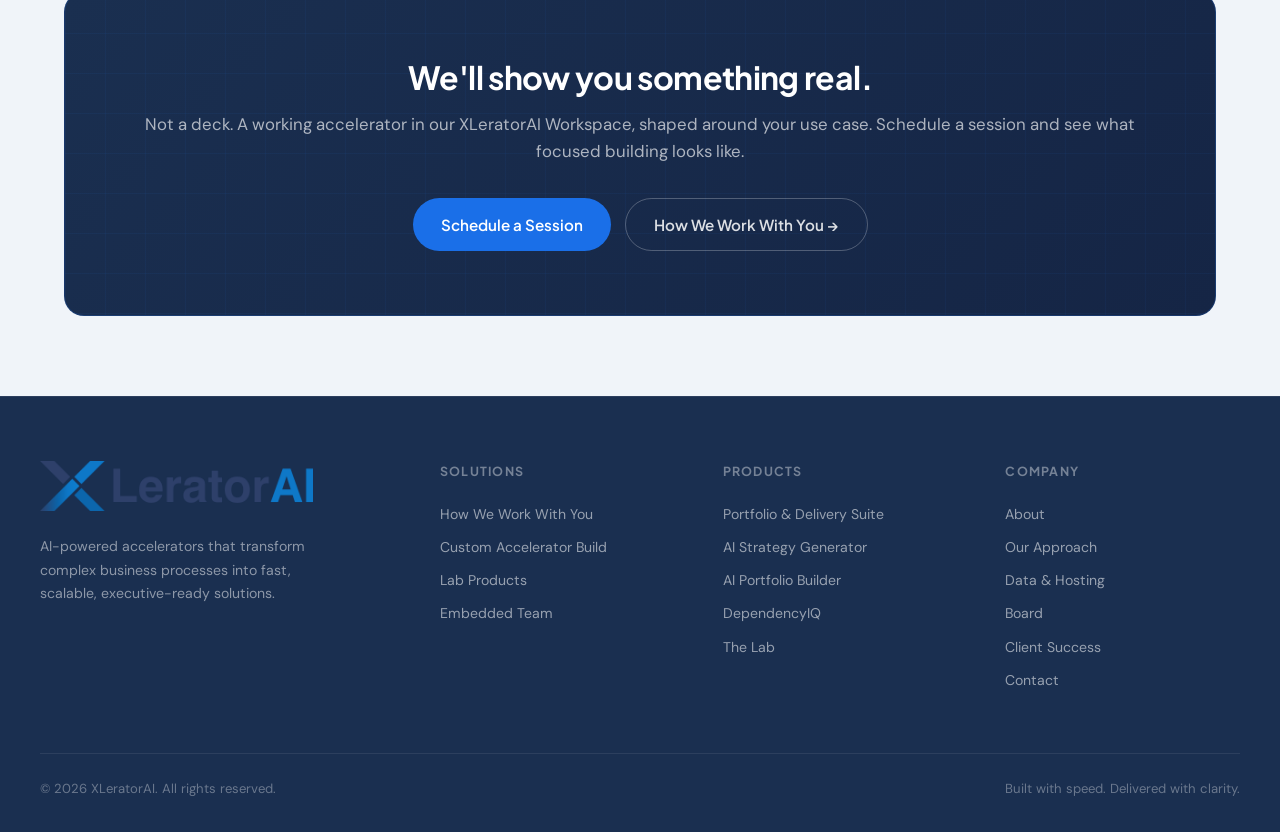
==== commit 39c5108e: "Changed Index Page and Added YouTube video I have updated the index page to have a new embedded YouT" ====
--- a/index.html
+++ b/index.html
@@ -4,7 +4,7 @@
   <meta charset="UTF-8" />
   <title>XLeratorAI – We Build AI Products With Enterprise Clients, Not Just For Them.</title>
   <meta name="viewport" content="width=device-width, initial-scale=1" />
-  <meta name="description" content="XLeratorAI builds AI products at enterprise speed, co-created with the clients who use them. Three active Client Workspaces, v2.0 shipped, and a reseller channel live, all within six months." />
+  <meta name="description" content="XLeratorAI builds AI products at enterprise speed, co-created with the clients who use them. Three active Client Workspaces, v2.0 shipped, and a reseller channel live, all within eight months." />
   <link rel="icon" type="image/png" href="img/favicon.png" />
   <link rel="preconnect" href="https://fonts.googleapis.com" />
   <link rel="preconnect" href="https://fonts.gstatic.com" crossorigin />
@@ -88,6 +88,10 @@
     .story-text p { margin-bottom: 20px; }
     .story-text p:last-child { margin-bottom: 0; }
     .story-text strong { color: var(--white); font-weight: 600; }
+    .story-text ul { margin: 0 0 20px; padding-left: 20px; }
+    .story-text ul:last-child { margin-bottom: 0; }
+    .story-text li { margin-bottom: 10px; }
+    .story-text li:last-child { margin-bottom: 0; }
     .story-milestones { display: flex; flex-direction: column; gap: 0; }
     .milestone {
       display: grid;
@@ -344,6 +348,19 @@
     }
     .btn-flagship:hover { opacity: 0.88; transform: translateY(-1px); }
 
+    /* ── WHAT WE BUILT ── */
+    .video-embed-wrap { max-width: 800px; margin: 32px 0 40px; }
+    .video-embed-title {
+      font-family: 'Plus Jakarta Sans', sans-serif; font-size: 1.1rem;
+      font-weight: 700; color: var(--white); margin-bottom: 16px;
+    }
+    .video-embed {
+      position: relative; width: 100%; padding-top: 56.25%;
+      border-radius: 16px; overflow: hidden; border: 1px solid var(--border);
+    }
+    .video-embed iframe {
+      position: absolute; top: 0; left: 0; width: 100%; height: 100%; border: 0;
+    }
     /* ── MOMENTUM ── */
     .momentum-grid {
       display: grid; grid-template-columns: repeat(3, 1fr); gap: 20px; margin-top: 40px;
@@ -547,37 +564,31 @@
               XLeratorAI assembled a group of Enterprise Technology Solutions Leaders with the stated goal "How do we build an AI solution framework for Enterprise computing ecosystems that is human centric yet yields high-impact productivity gains." Our AI Portfolio &amp; Delivery Suite Framework is our accelerator solution that has sparked the most interest. It is what's running in active Client Workspaces at enterprise clients today. We build with clients, refine with their feedback, and ship products that actually fit. Weeks, not years.
             </p>
             <p>
-              We started with a clear thesis: enterprise teams are sitting on complex processes, disconnected systems,
-              and strategies that never make it to execution. AI can close that gap, but only if it's built
-              alongside the people who live inside those problems every day.
+              XLeratorAI builds modular AI accelerators on a single, unified framework — extending our
+              clients' existing project governance and line-of-business workflows into enterprise-wide,
+              AI-driven process automation. Our components integrate directly with backend service delivery
+              and financial tracking systems, so automation isn't bolted on but woven into the systems
+              already in place.
             </p>
             <p>
-              Our sales network led us to PMO and portfolio leaders first. That's where the pain was loudest.
-              Our most mature accelerator, the <strong>AI Portfolio &amp; Delivery Suite</strong>, is what
-              sparked the most excitement. So that's where we focused: demoing in our XLeratorAI Workspace,
-              listening to what was missing, and <strong>adding features in days, not sprints</strong>.
+              Every tool we build applies AI best practices to deliver cost-efficient, optimized, and
+              guardrail-protected workflow integration — automation your team can trust, with human
+              oversight built in at every critical stage.
             </p>
             <p>
-              The clients we found didn't just evaluate what we built. <strong>They helped us build it.</strong>
-              Every session made the product sharper. Every piece of feedback went straight back into the
-              XLeratorAI Workspace. Then we demoed again. Then we set up their own Client Workspace.
-              That's the model. And it works.
+              We solve enterprise computing challenges across the Enterprise, each monitored by human
+              stage-gates:
             </p>
-            <p>
-              Three enterprise clients now have active Client Workspaces: Manufacturing, Financial Services,
-              and Healthcare. v2.0 is shipped, bringing the full <strong>AI Developer Agent pipeline</strong>
-              to life: Blueprint Generator produces Epics and Stories, loads them into Jira via Data Orchestrator,
-              and the AI Developer Agent reads, builds, commits, and opens a pull request, with a built-in
-              quality gate ensuring every story is ready for autonomous development.
-            </p>
-            <p>
-              That same speed has now proven out beyond direct clients. <strong>Stage Gate Intelligence</strong>,
-              our first white-labeled reseller product, was built and deployed in weeks by combining
-              Portfolio Intelligence with the AI Analysis and Recommendations engine from DependencyIQ.
-              A second reseller partner is now signed as well: an Enterprise Automation &amp; Operational
-              Intelligence company, sourced through our strategic sales partner, IT3. The thesis is validated:
-              reusable accelerators mean <strong>weeks to market, not months</strong>.
-            </p>
+            <ul>
+              <li><strong>PMO Project &amp; Portfolio Management</strong> — on-demand financial and risk
+                reconciliation</li>
+              <li><strong>IT Service Delivery</strong> — automation and tracking from ServiceNow support
+                intake through JIRA/Azure DevOps Boards to Development and Deployment Agents</li>
+              <li><strong>Strategy to Code Automation</strong> — requirements elaboration through coding
+                and deployment agents</li>
+              <li><strong>AI Cost Reduction</strong> — best-practices AI consulting for development
+                efficiency</li>
+            </ul>
           </div>
 
           <div class="story-milestones">
@@ -642,8 +653,24 @@
       </div>
     </section>
 
+    <!-- ══ WHAT WE BUILT ══ -->
+    <section class="section" style="padding-bottom:32px;">
+      <div class="section-inner">
+        <div class="section-label">What We Built</div>
+        <h2 style="color:var(--white);margin-bottom:8px;">Real Products, Already Running</h2>
+        <p style="max-width:660px;">Not concepts, not roadmaps. Here's an example of what's live today, built alongside the clients who use it.</p>
+
+        <div class="video-embed-wrap" style="margin-bottom:0;">
+          <h3 class="video-embed-title">Take a Quick Look at XLeratorAI's PMO Accelerator</h3>
+          <div class="video-embed">
+            <iframe src="https://www.youtube.com/embed/VGNUA1WSh1o?rel=0" title="Take a Quick Look at XLeratorAI's PMO Accelerator" allow="accelerometer; autoplay; clipboard-write; encrypted-media; gyroscope; picture-in-picture; web-share" allowfullscreen loading="lazy"></iframe>
+          </div>
+        </div>
+      </div>
+    </section>
+
     <!-- ══ ENGAGEMENT MODEL ══ -->
-    <section class="section">
+    <section class="section" style="padding-top:32px;">
       <div class="section-inner">
         <div class="section-label">How We Work</div>
         <h2 style="color:var(--white);margin-bottom:8px;">The Model That Got Us Here</h2>
@@ -777,7 +804,7 @@
       <div class="section-inner">
         <div class="section-label">Momentum</div>
         <h2 style="color:var(--white);margin-bottom:8px;">Where We Are Right Now</h2>
-        <p style="max-width:640px;">Six months in. Three active Client Workspaces. v2.0 shipped. A reseller channel live. Every milestone we set, we hit, and the next chapter is already underway.</p>
+        <p style="max-width:640px;">Eight months in. Three active Client Workspaces. v2.0 shipped. A reseller channel live. Every milestone we set, we hit, and the next chapter is already underway.</p>
         <div class="momentum-grid">
           <div class="momentum-card">
             <div class="momentum-num">3</div>
@@ -808,7 +835,7 @@
       <div class="section-inner">
         <div class="section-label">Why People Believe</div>
         <h2 style="color:var(--white);margin-bottom:8px;">The Team, the Board, and the Network</h2>
-        <p style="max-width:660px;">We're six months old. The people around us aren't waiting to see how this plays out. They already know.</p>
+        <p style="max-width:660px;">We're eight months old. The people around us aren't waiting to see how this plays out. They already know.</p>
         <div class="believers-grid">
           <div class="believer-card">
             <span class="believer-icon">🧠</span>
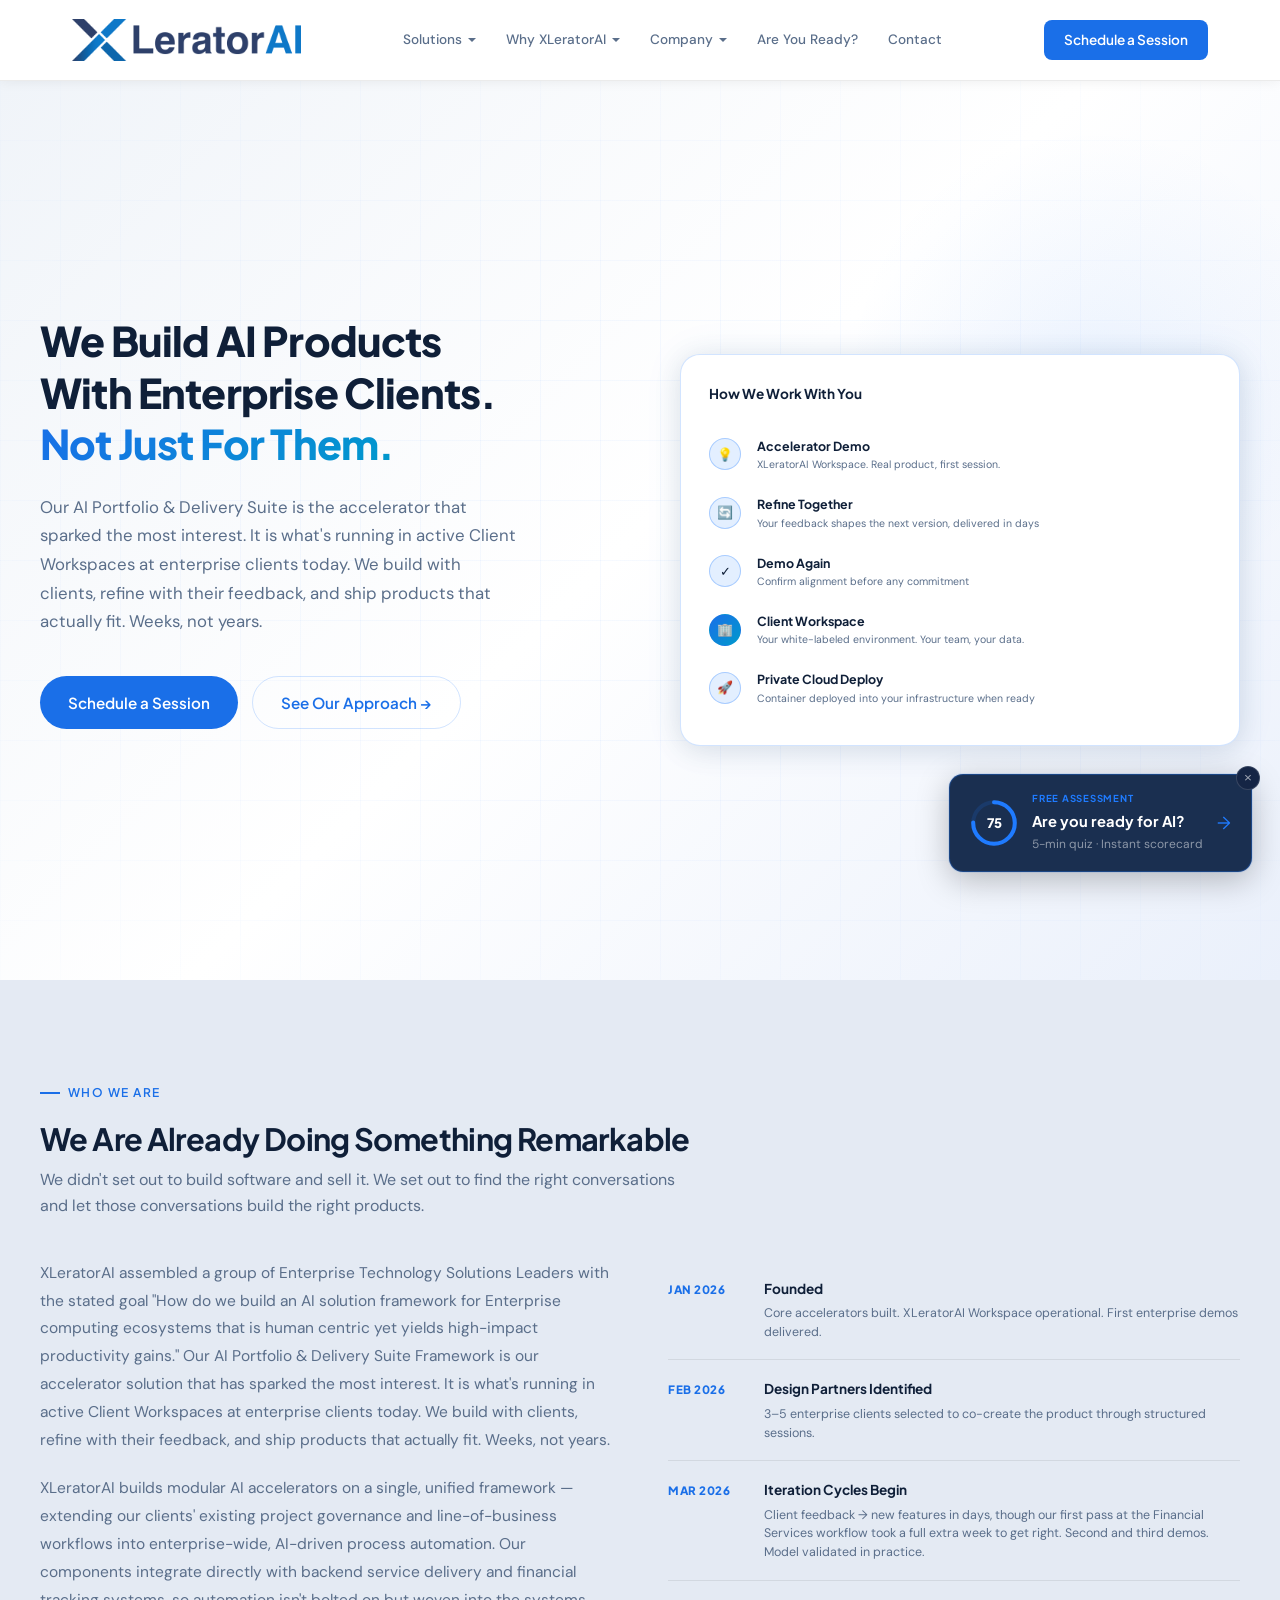
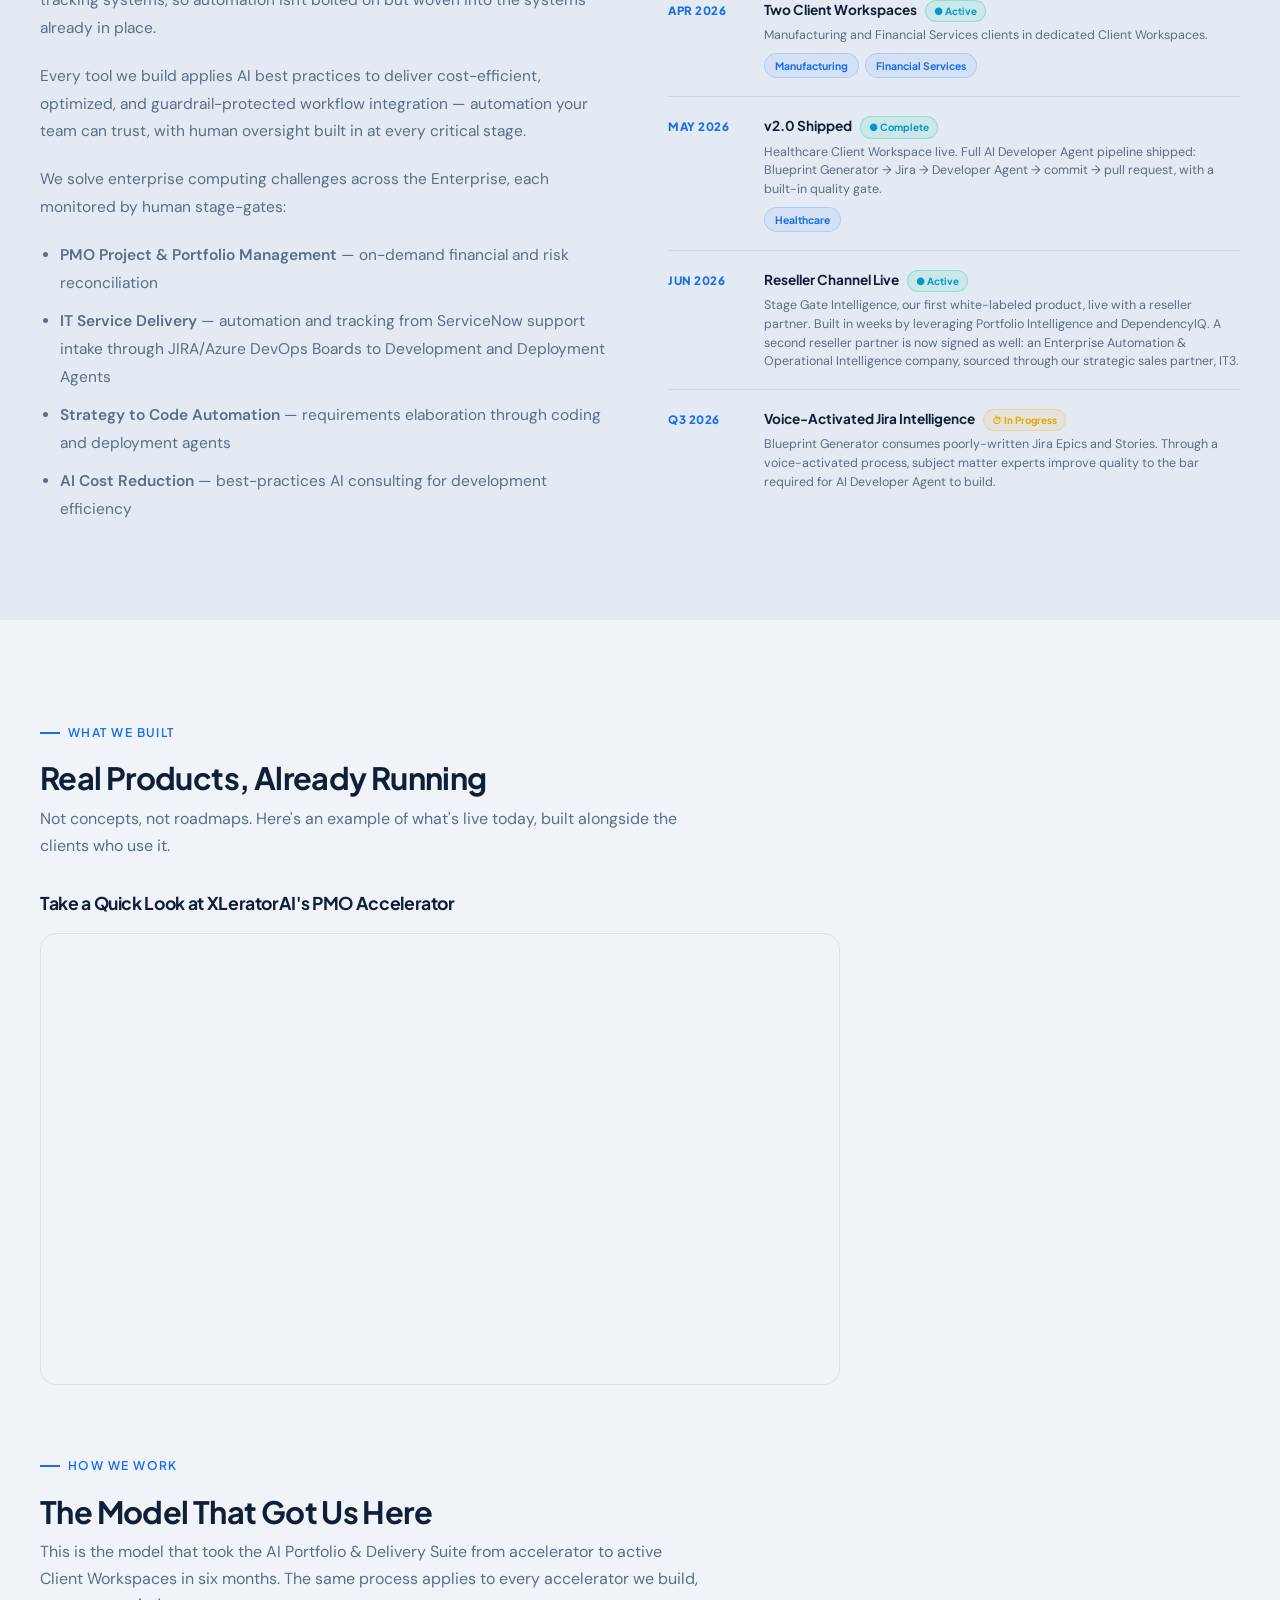
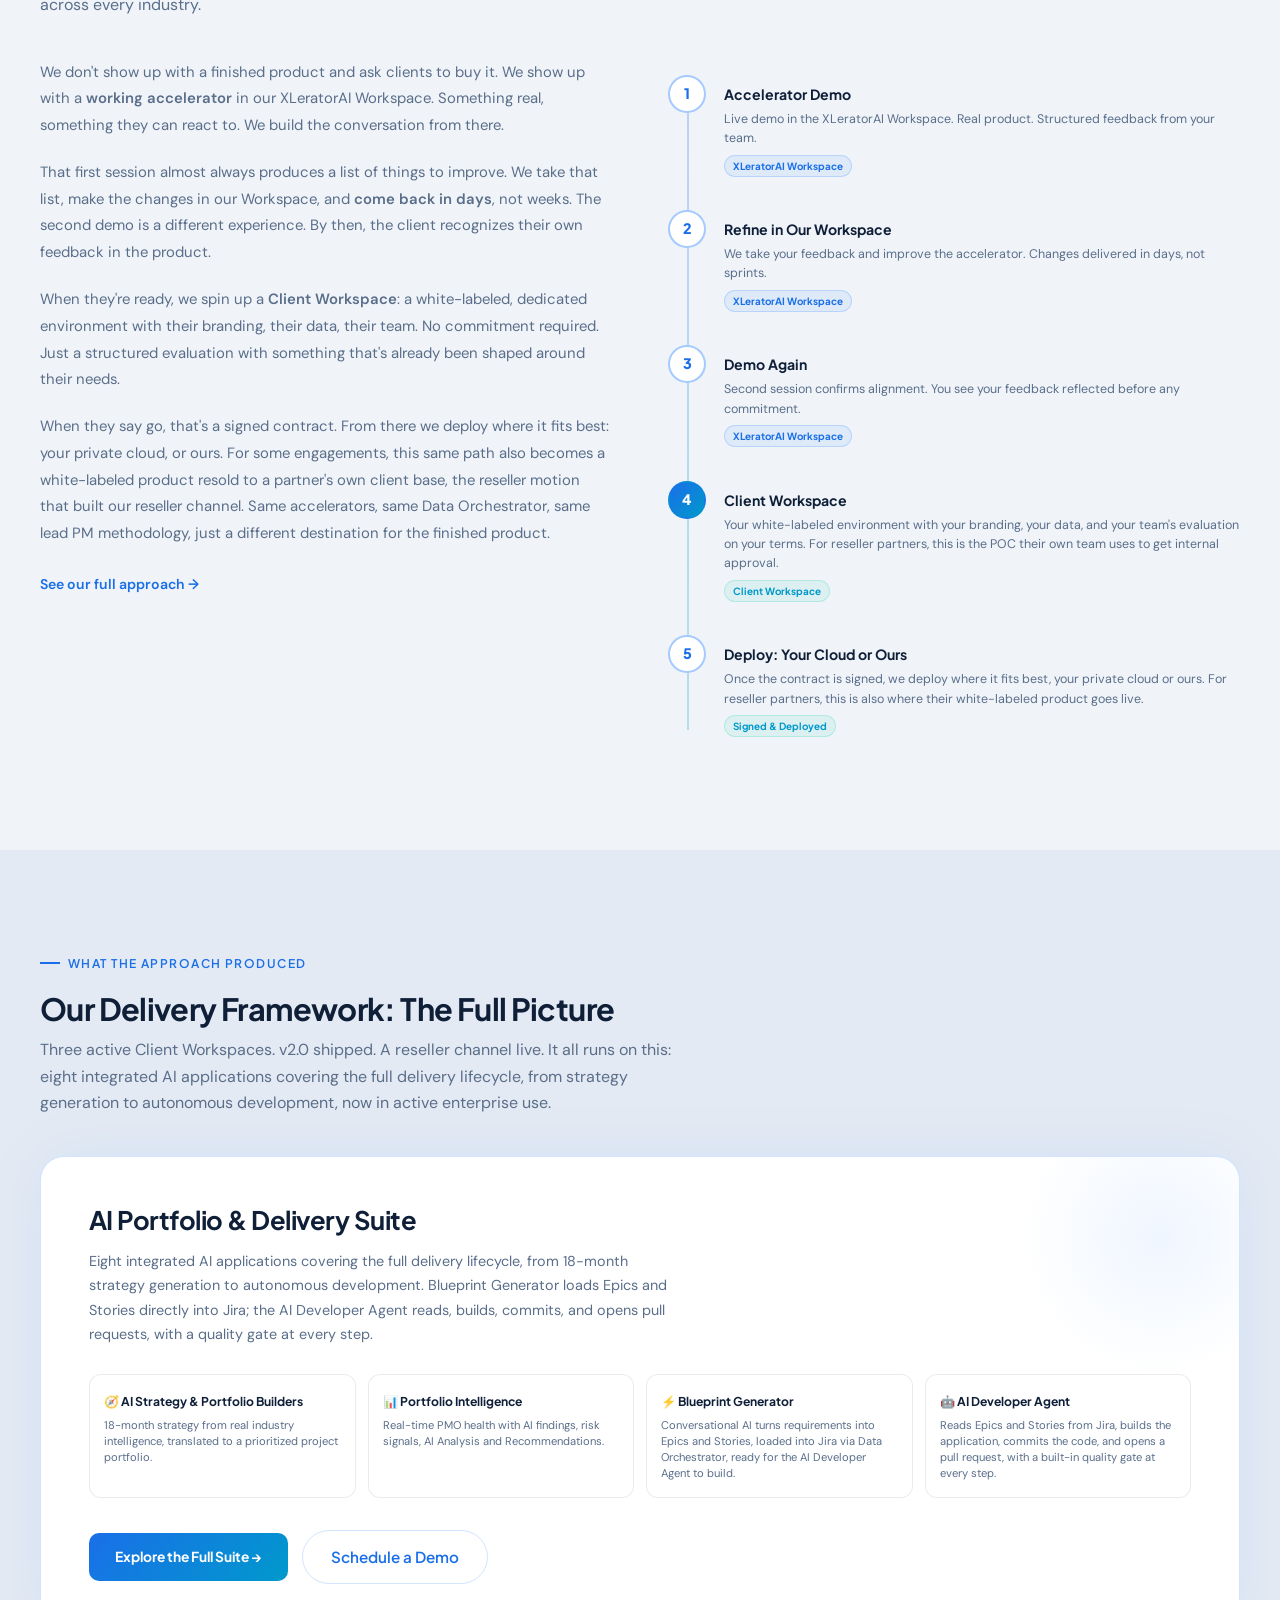
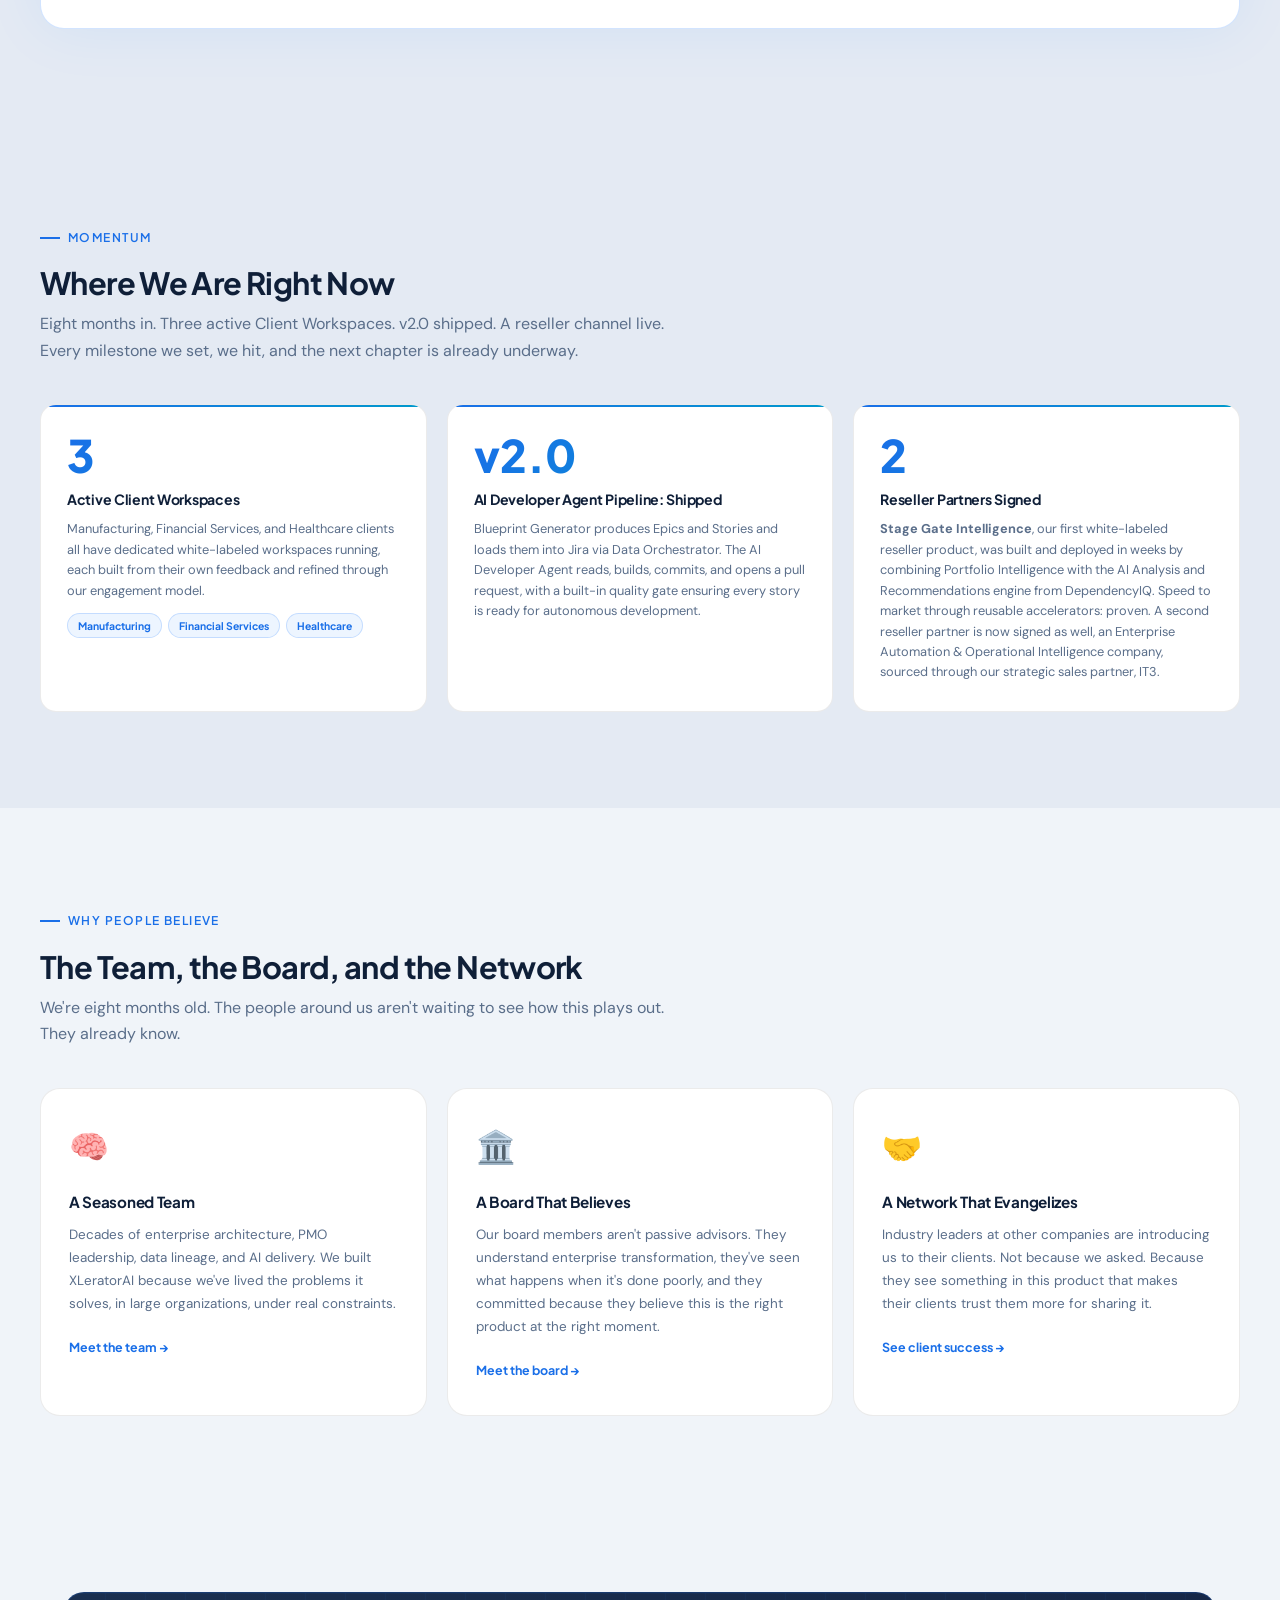
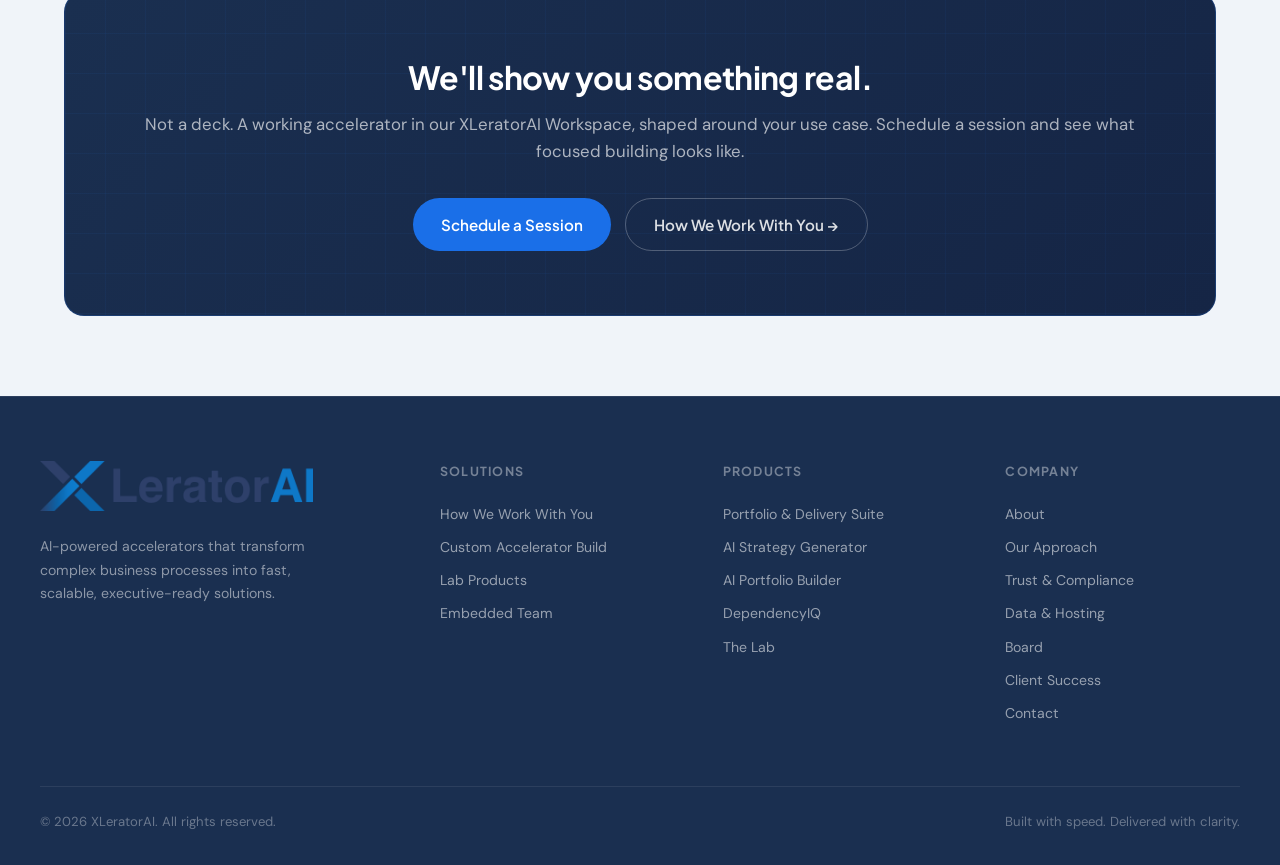
==== commit 9aab8838: "Add Trust & Compliance page, wire into nav/footer and Solutions - New trust.html: SOC 2 Type II-alig" ====
--- a/index.html
+++ b/index.html
@@ -441,6 +441,7 @@
           <span class="nav-dropdown-trigger">Why XLeratorAI <span class="nav-arrow"></span></span>
           <div class="nav-dropdown-menu">
             <a href="approach.html">Our Approach<span class="dropdown-desc">How we accelerate outcomes</span></a>
+            <a href="trust.html">Trust &amp; Compliance<span class="dropdown-desc">SOC 2 Type II &amp; AI best practices</span></a>
             <a href="success.html">Client Success<span class="dropdown-desc">Case studies &amp; results</span></a>
           </div>
         </div>
@@ -470,6 +471,7 @@
     <div class="mobile-nav-group">
       <span class="mobile-nav-group-label">Why XLeratorAI</span>
       <a href="approach.html">Our Approach</a>
+      <a href="trust.html">Trust &amp; Compliance</a>
       <a href="success.html">Client Success</a>
     </div>
     <div class="mobile-nav-group">
@@ -899,6 +901,7 @@
           <h4>Company</h4>
           <a href="about.html">About</a>
           <a href="approach.html">Our Approach</a>
+          <a href="trust.html">Trust &amp; Compliance</a>
           <a href="data-hosting.html">Data &amp; Hosting</a>
           <a href="board.html">Board</a>
           <a href="success.html">Client Success</a>
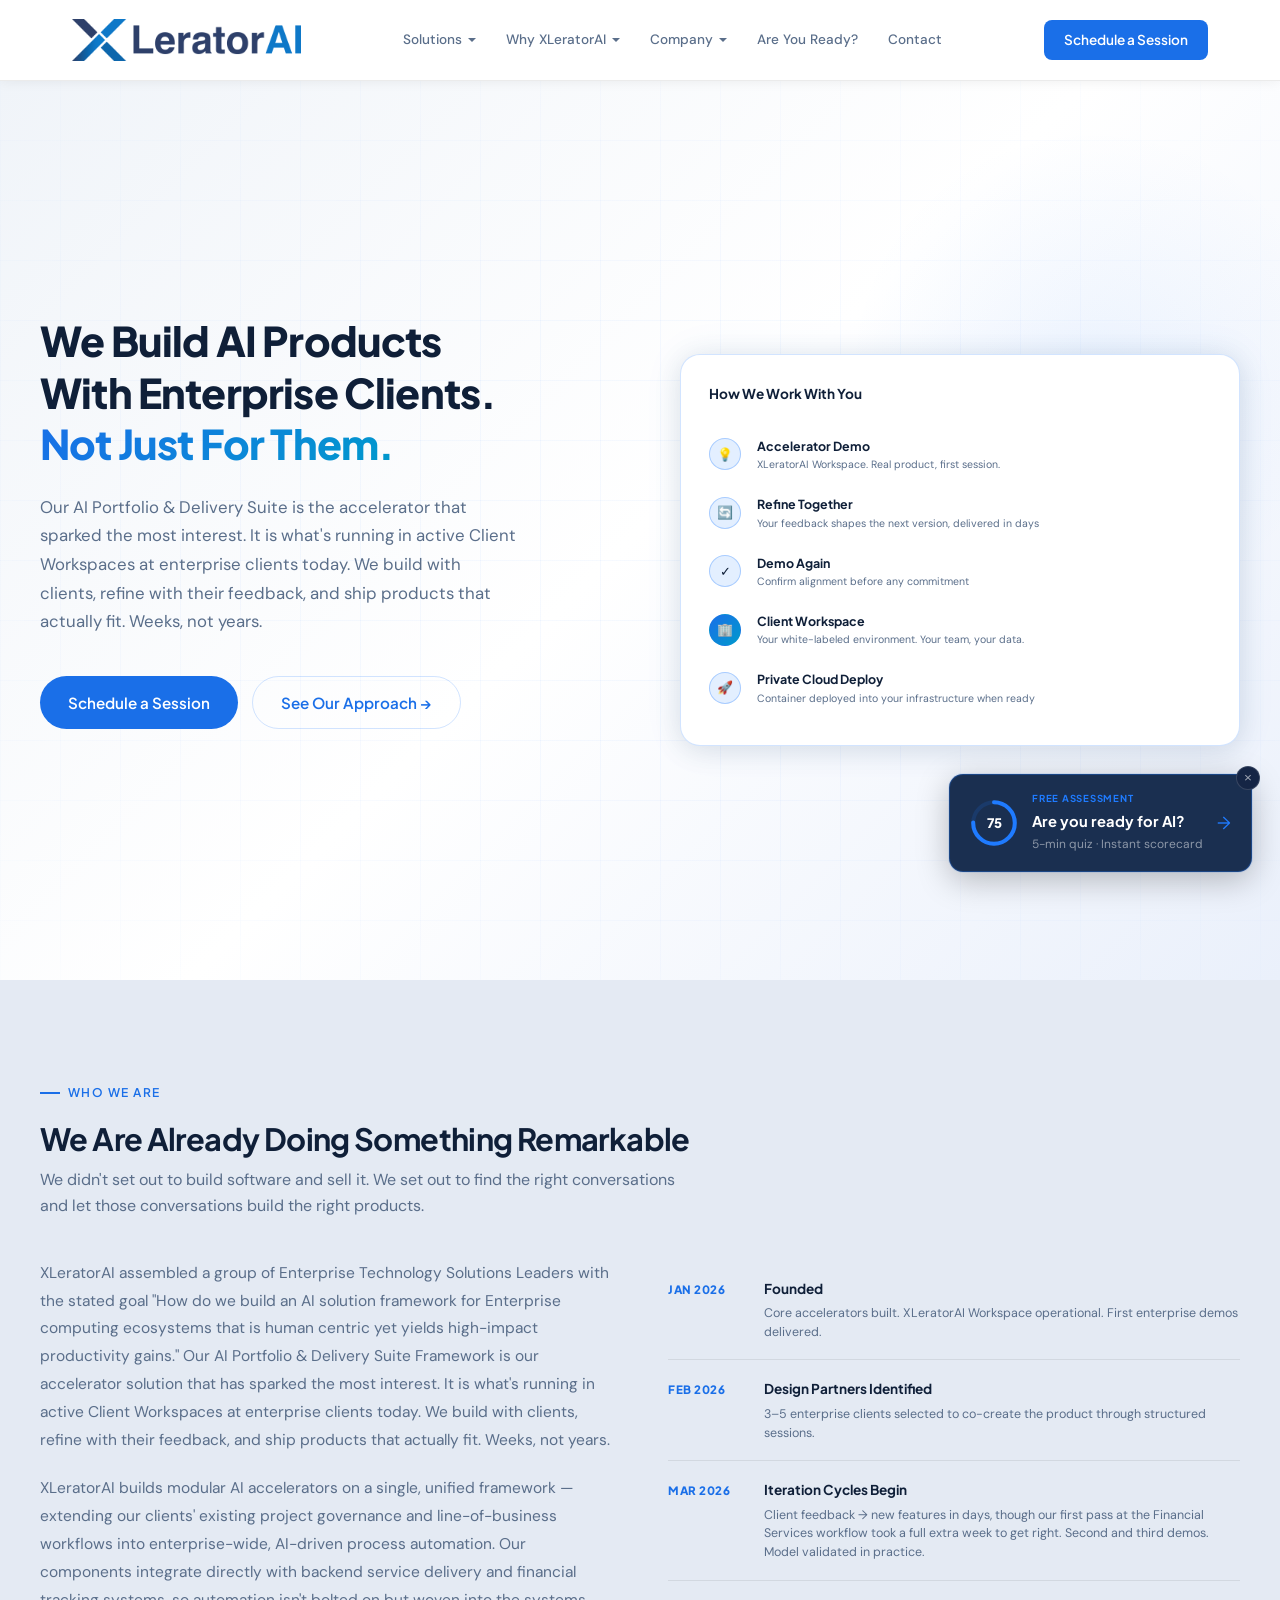
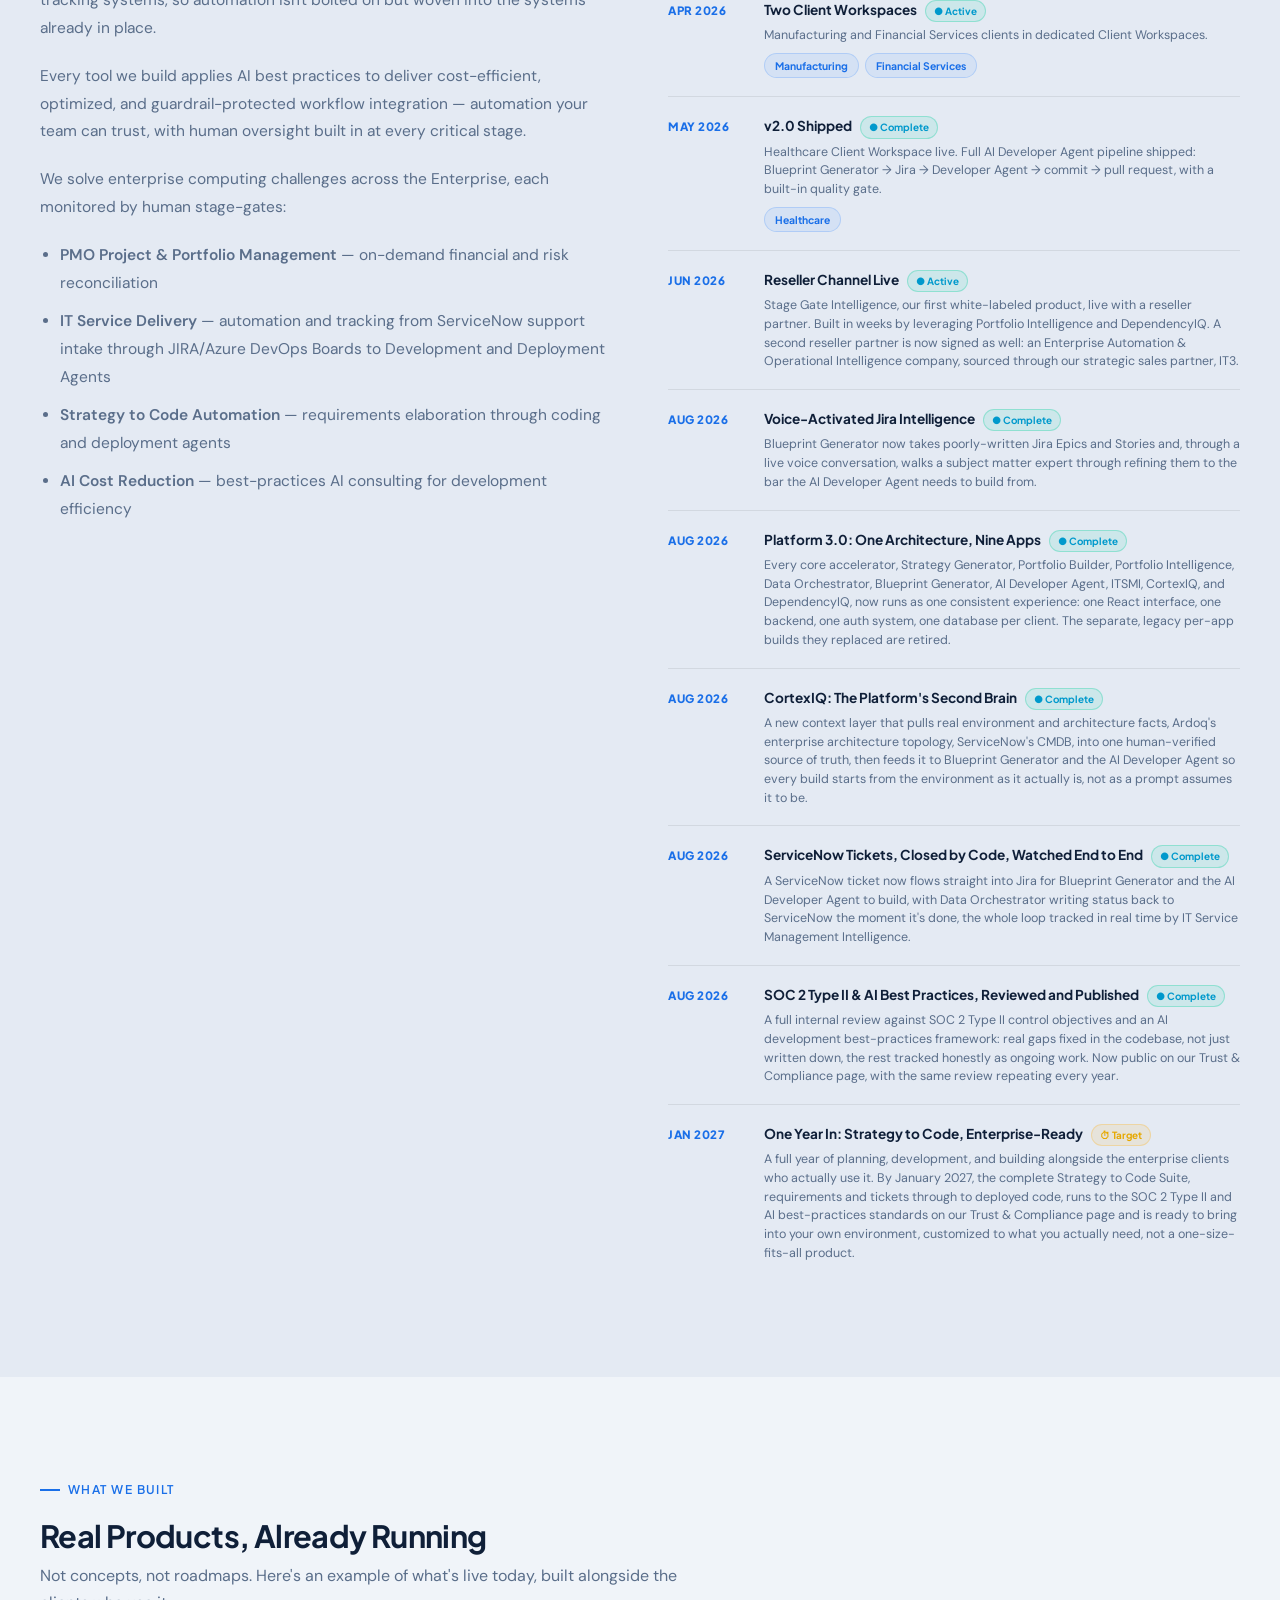
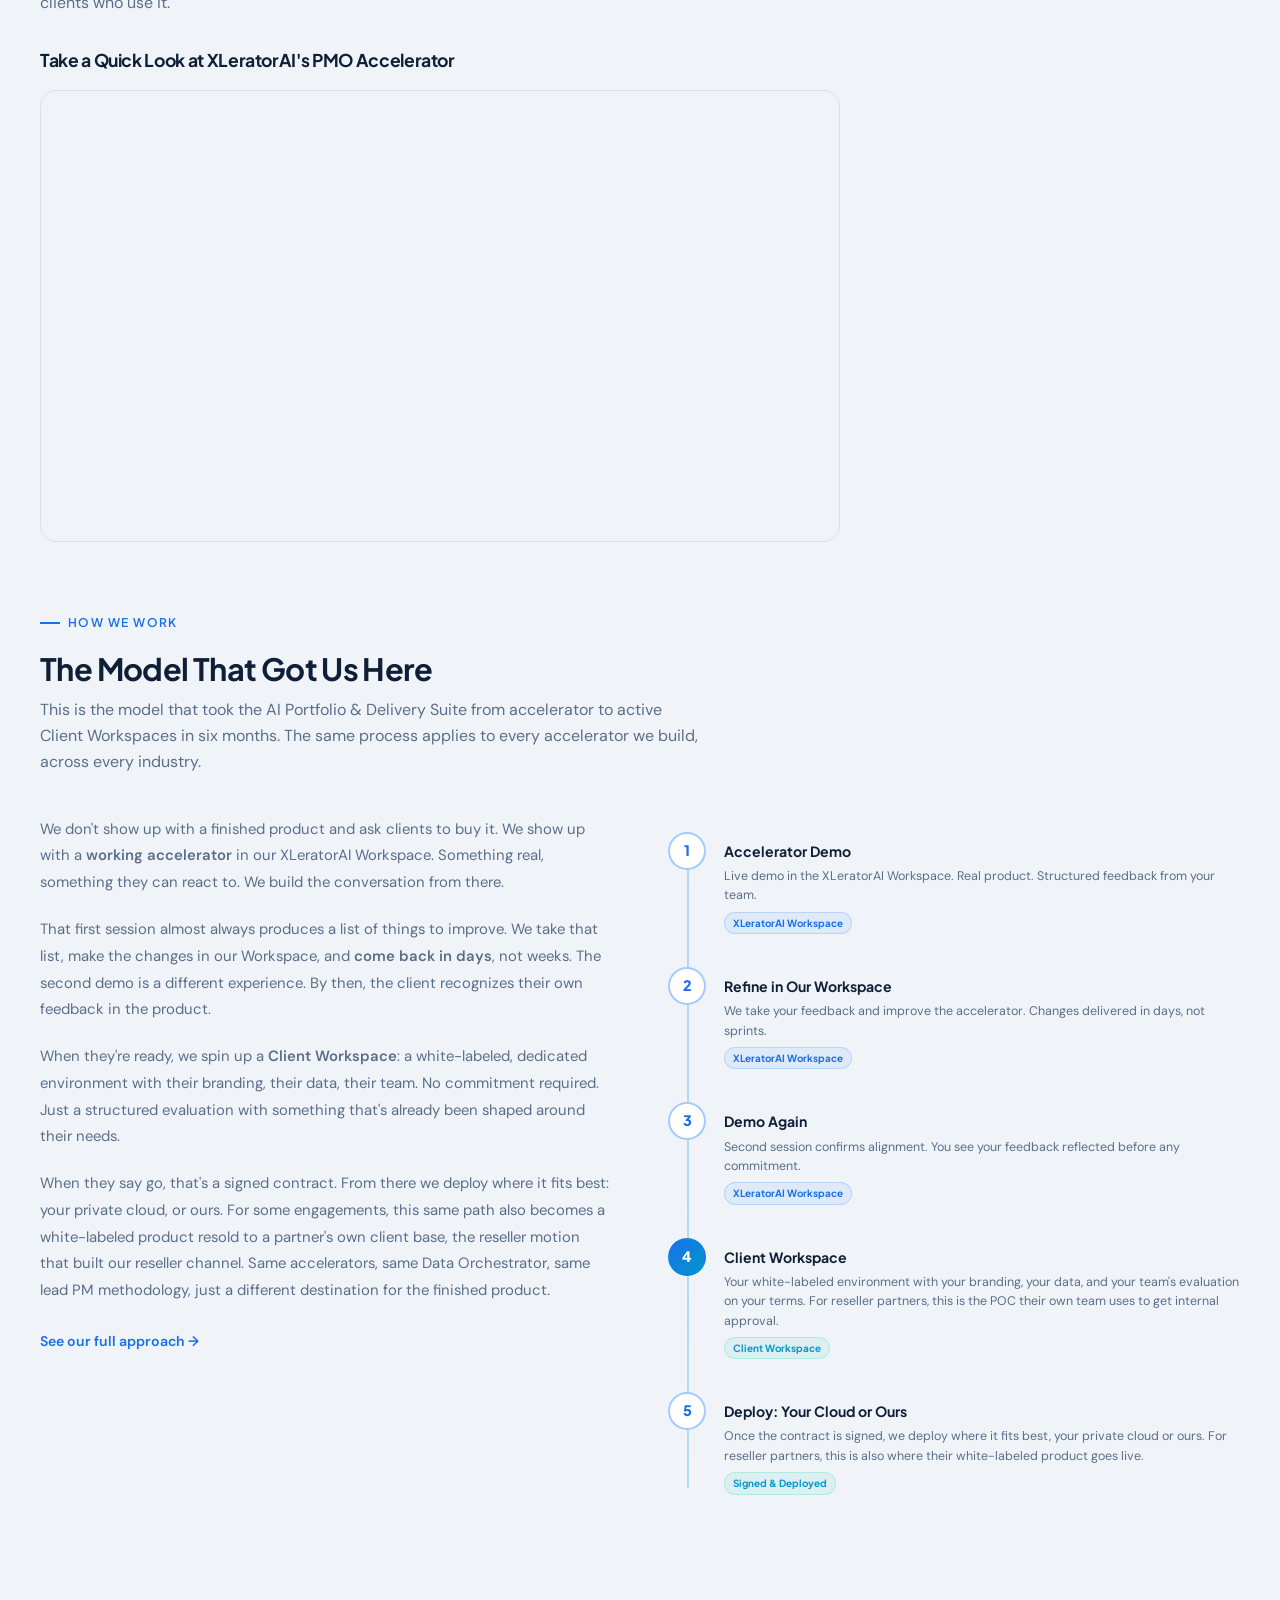
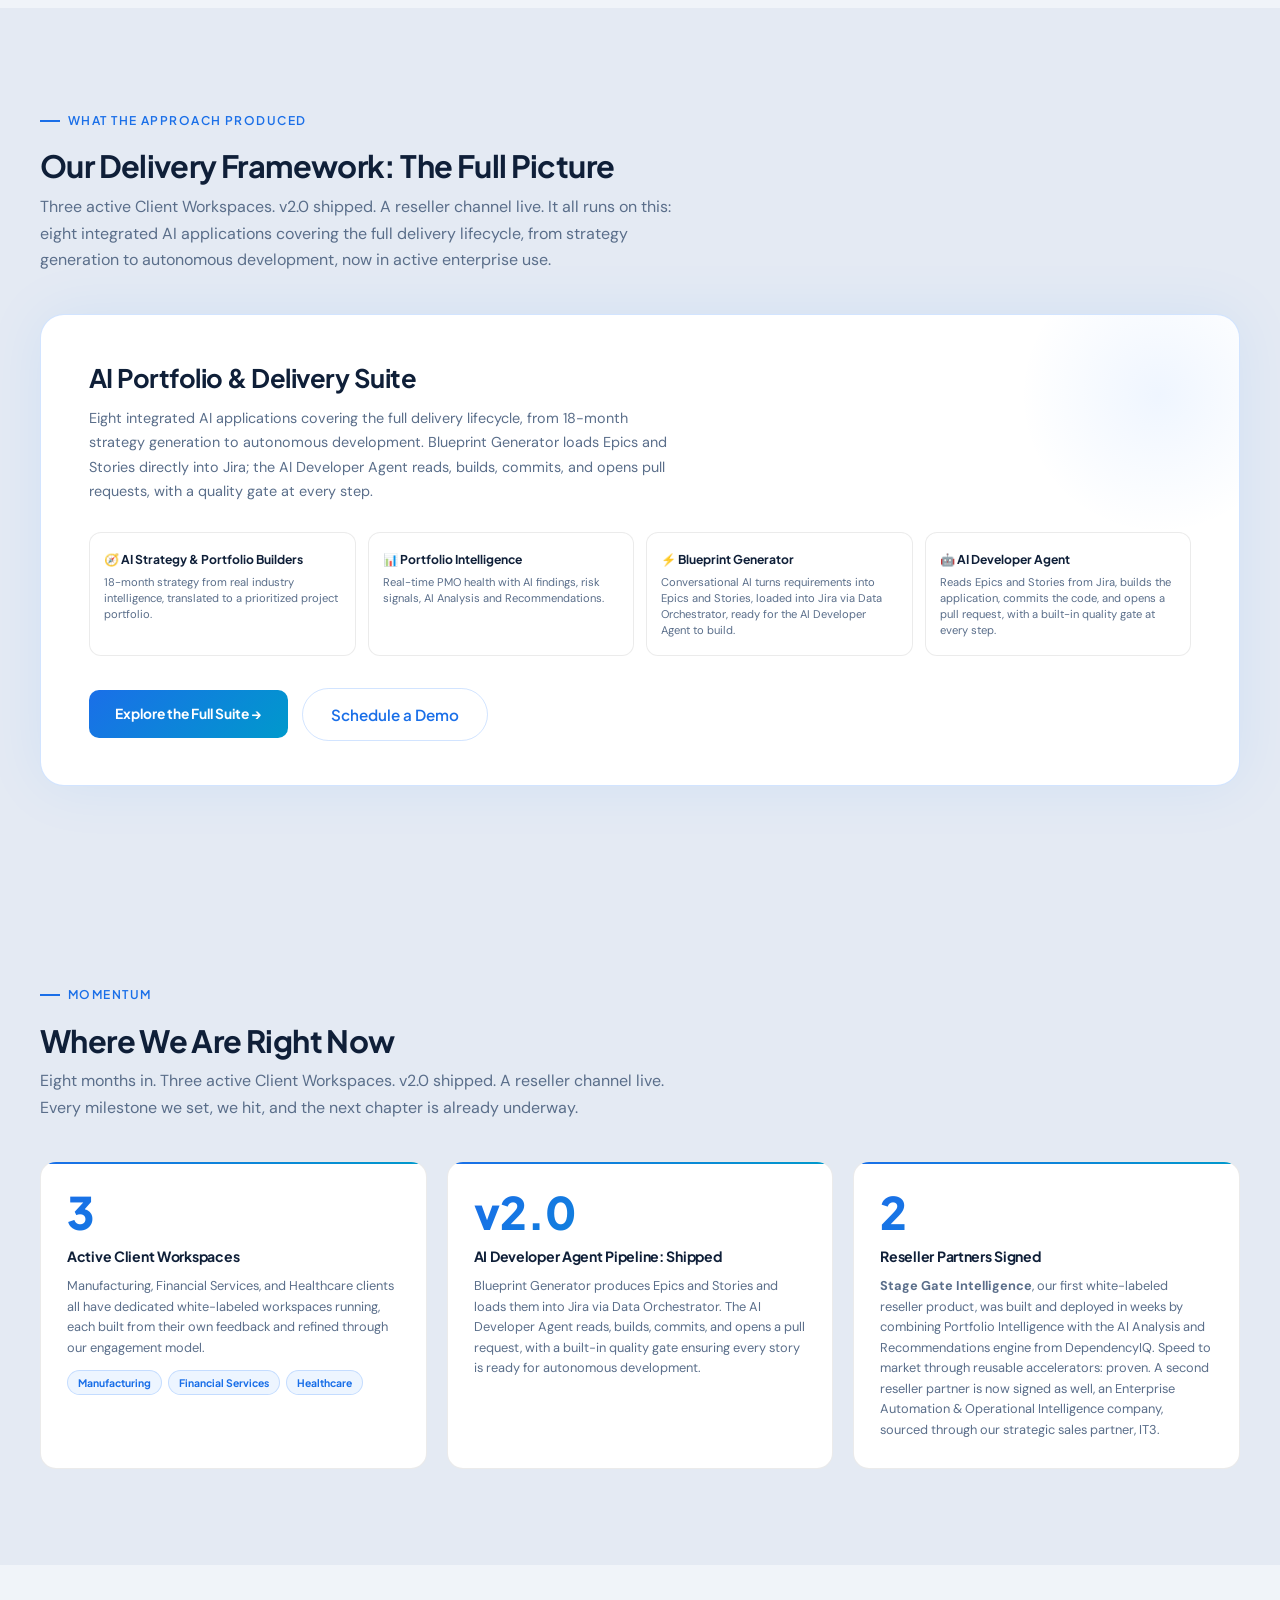
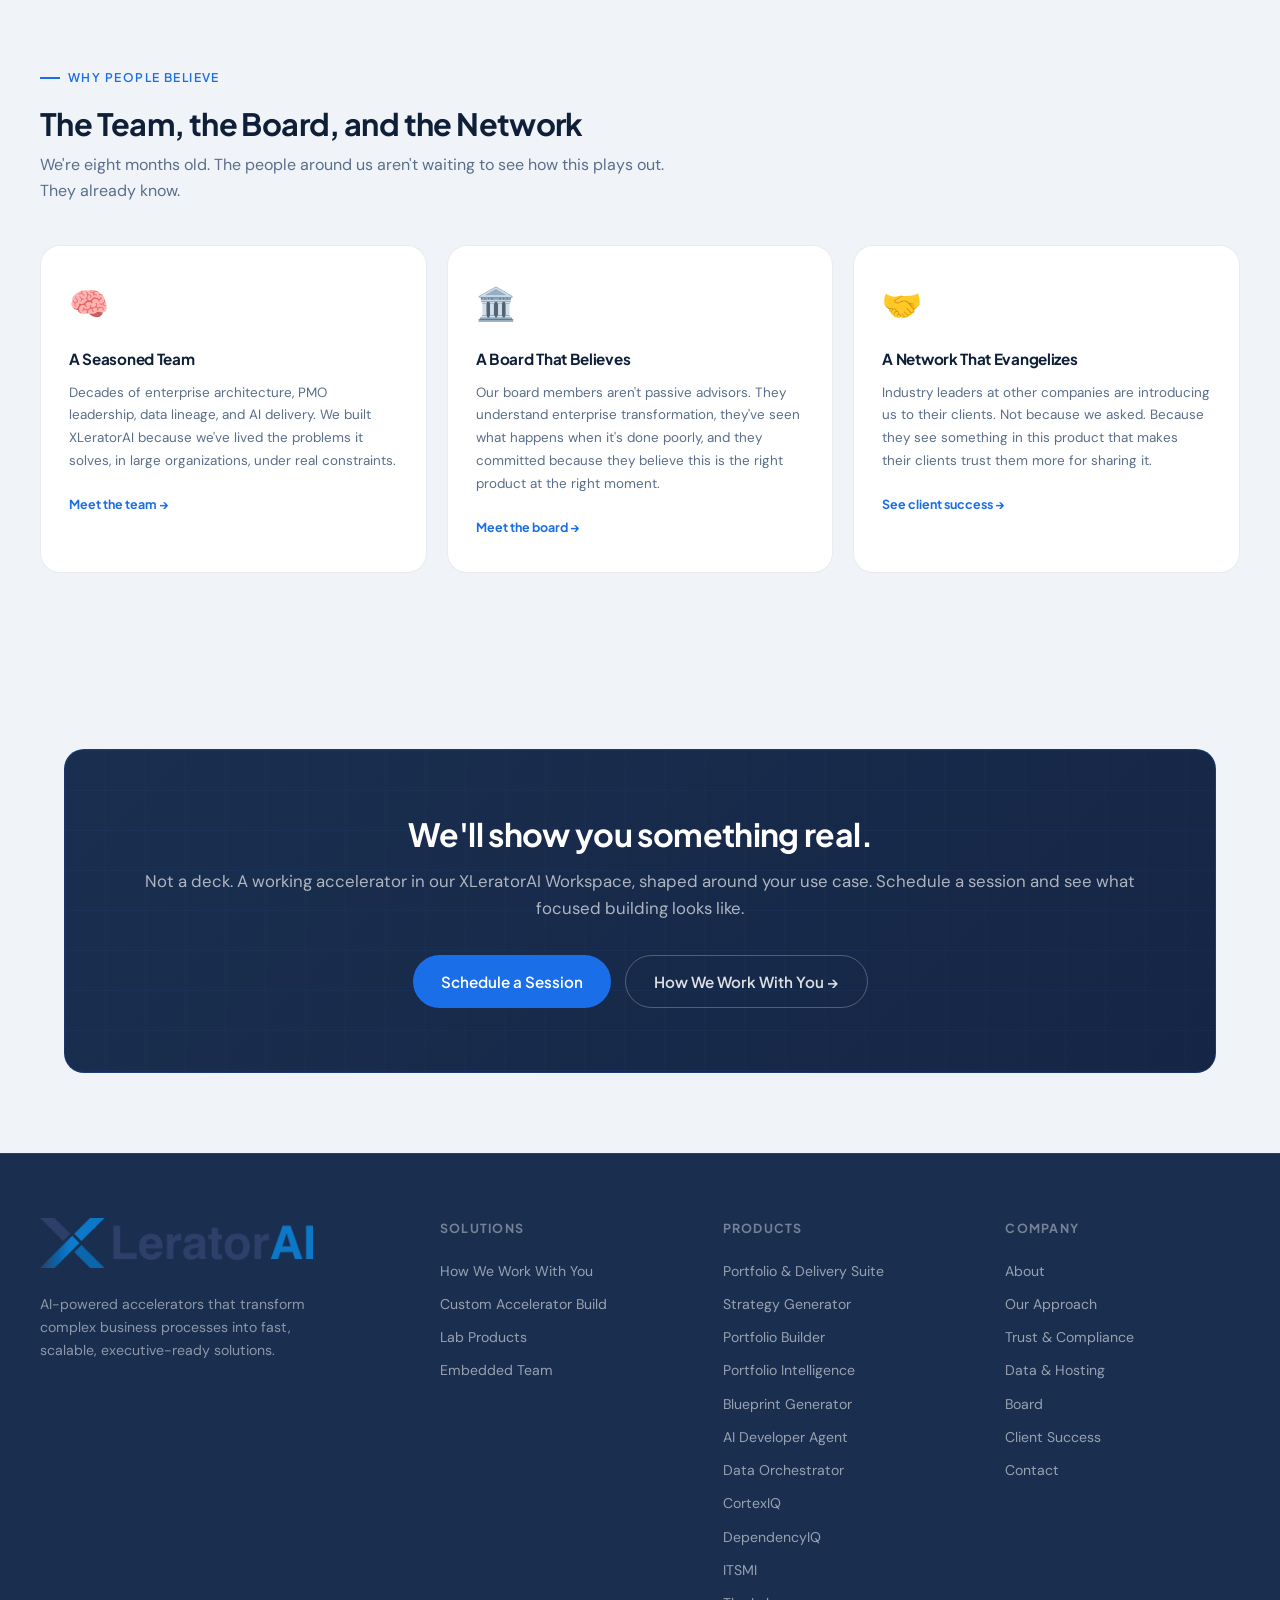
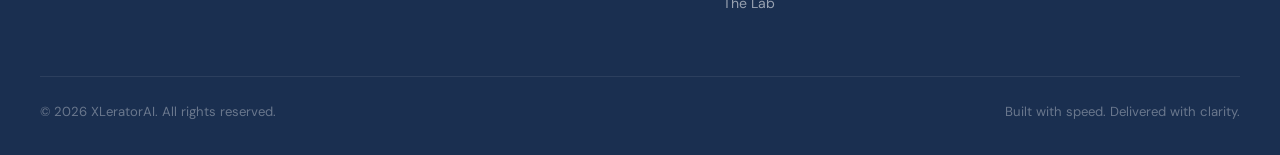
==== commit 37cc9873: "Lab & Products revamp: real 9-app diagram, click-to-expand suite architecture, timeline fixes Homepa" ====
--- a/index.html
+++ b/index.html
@@ -644,10 +644,45 @@
               </div>
             </div>
             <div class="milestone">
-              <div class="milestone-date">Q3 2026</div>
-              <div class="milestone-text">
-                <h5>Voice-Activated Jira Intelligence<span class="m-soon">⏱ In Progress</span></h5>
-                <p>Blueprint Generator consumes poorly-written Jira Epics and Stories. Through a voice-activated process, subject matter experts improve quality to the bar required for AI Developer Agent to build.</p>
+              <div class="milestone-date">Aug 2026</div>
+              <div class="milestone-text">
+                <h5>Voice-Activated Jira Intelligence<span class="m-live">● Complete</span></h5>
+                <p>Blueprint Generator now takes poorly-written Jira Epics and Stories and, through a live voice conversation, walks a subject matter expert through refining them to the bar the AI Developer Agent needs to build from.</p>
+              </div>
+            </div>
+            <div class="milestone">
+              <div class="milestone-date">Aug 2026</div>
+              <div class="milestone-text">
+                <h5>Platform 3.0: One Architecture, Nine Apps<span class="m-live">● Complete</span></h5>
+                <p>Every core accelerator, Strategy Generator, Portfolio Builder, Portfolio Intelligence, Data Orchestrator, Blueprint Generator, AI Developer Agent, ITSMI, CortexIQ, and DependencyIQ, now runs as one consistent experience: one React interface, one backend, one auth system, one database per client. The separate, legacy per-app builds they replaced are retired.</p>
+              </div>
+            </div>
+            <div class="milestone">
+              <div class="milestone-date">Aug 2026</div>
+              <div class="milestone-text">
+                <h5>CortexIQ: The Platform's Second Brain<span class="m-live">● Complete</span></h5>
+                <p>A new context layer that pulls real environment and architecture facts, Ardoq's enterprise architecture topology, ServiceNow's CMDB, into one human-verified source of truth, then feeds it to Blueprint Generator and the AI Developer Agent so every build starts from the environment as it actually is, not as a prompt assumes it to be.</p>
+              </div>
+            </div>
+            <div class="milestone">
+              <div class="milestone-date">Aug 2026</div>
+              <div class="milestone-text">
+                <h5>ServiceNow Tickets, Closed by Code, Watched End to End<span class="m-live">● Complete</span></h5>
+                <p>A ServiceNow ticket now flows straight into Jira for Blueprint Generator and the AI Developer Agent to build, with Data Orchestrator writing status back to ServiceNow the moment it's done, the whole loop tracked in real time by IT Service Management Intelligence.</p>
+              </div>
+            </div>
+            <div class="milestone">
+              <div class="milestone-date">Aug 2026</div>
+              <div class="milestone-text">
+                <h5>SOC 2 Type II &amp; AI Best Practices, Reviewed and Published<span class="m-live">● Complete</span></h5>
+                <p>A full internal review against SOC 2 Type II control objectives and an AI development best-practices framework: real gaps fixed in the codebase, not just written down, the rest tracked honestly as ongoing work. Now public on our Trust &amp; Compliance page, with the same review repeating every year.</p>
+              </div>
+            </div>
+            <div class="milestone">
+              <div class="milestone-date">Jan 2027</div>
+              <div class="milestone-text">
+                <h5>One Year In: Strategy to Code, Enterprise-Ready<span class="m-soon">⏱ Target</span></h5>
+                <p>A full year of planning, development, and building alongside the enterprise clients who actually use it. By January 2027, the complete Strategy to Code Suite, requirements and tickets through to deployed code, runs to the SOC 2 Type II and AI best-practices standards on our Trust &amp; Compliance page and is ready to bring into your own environment, customized to what you actually need, not a one-size-fits-all product.</p>
               </div>
             </div>
           </div>
@@ -892,9 +927,15 @@
         <div class="footer-col">
           <h4>Products</h4>
           <a href="lab.html">Portfolio &amp; Delivery Suite</a>
-          <a href="lab.html">AI Strategy Generator</a>
-          <a href="lab.html">AI Portfolio Builder</a>
+          <a href="lab.html">Strategy Generator</a>
+          <a href="lab.html">Portfolio Builder</a>
+          <a href="lab.html">Portfolio Intelligence</a>
+          <a href="lab.html">Blueprint Generator</a>
+          <a href="lab.html">AI Developer Agent</a>
+          <a href="lab.html">Data Orchestrator</a>
+          <a href="lab.html">CortexIQ</a>
           <a href="lab.html">DependencyIQ</a>
+          <a href="lab.html">ITSMI</a>
           <a href="lab.html">The Lab</a>
         </div>
         <div class="footer-col">
